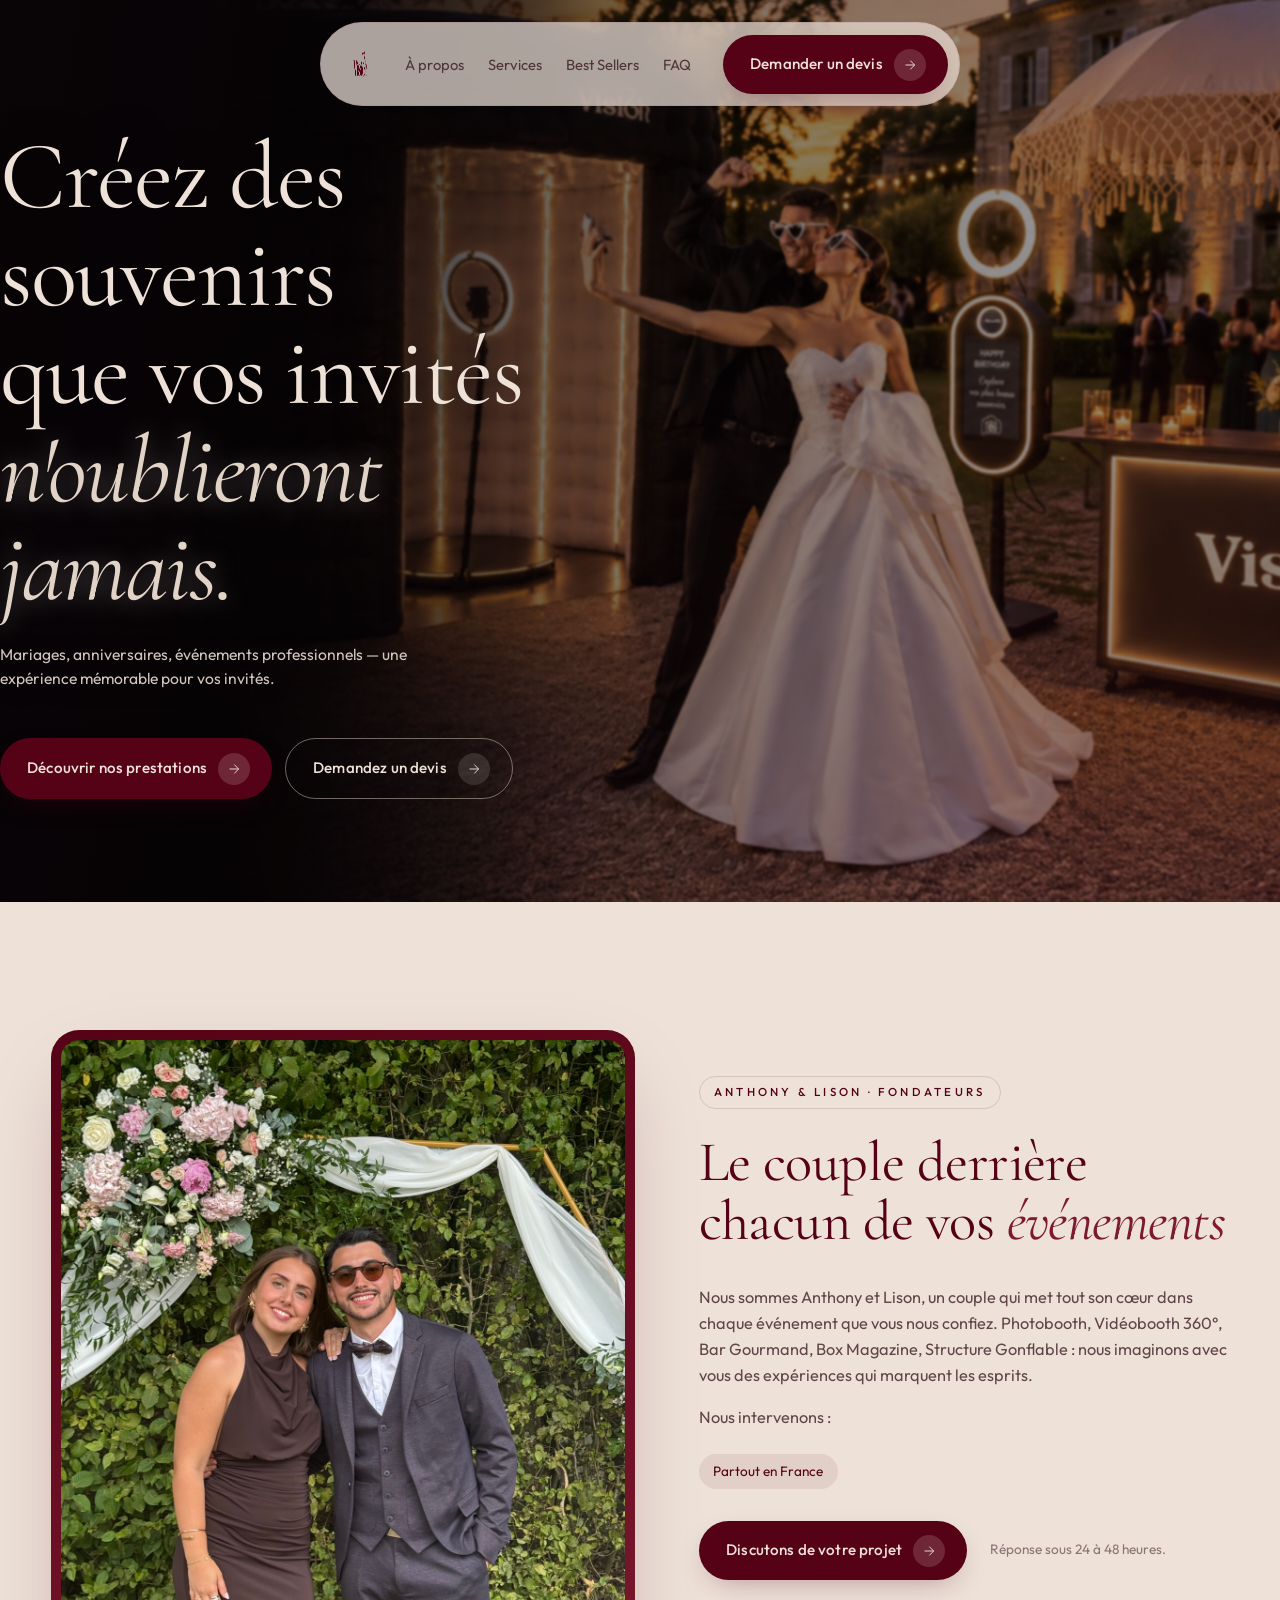
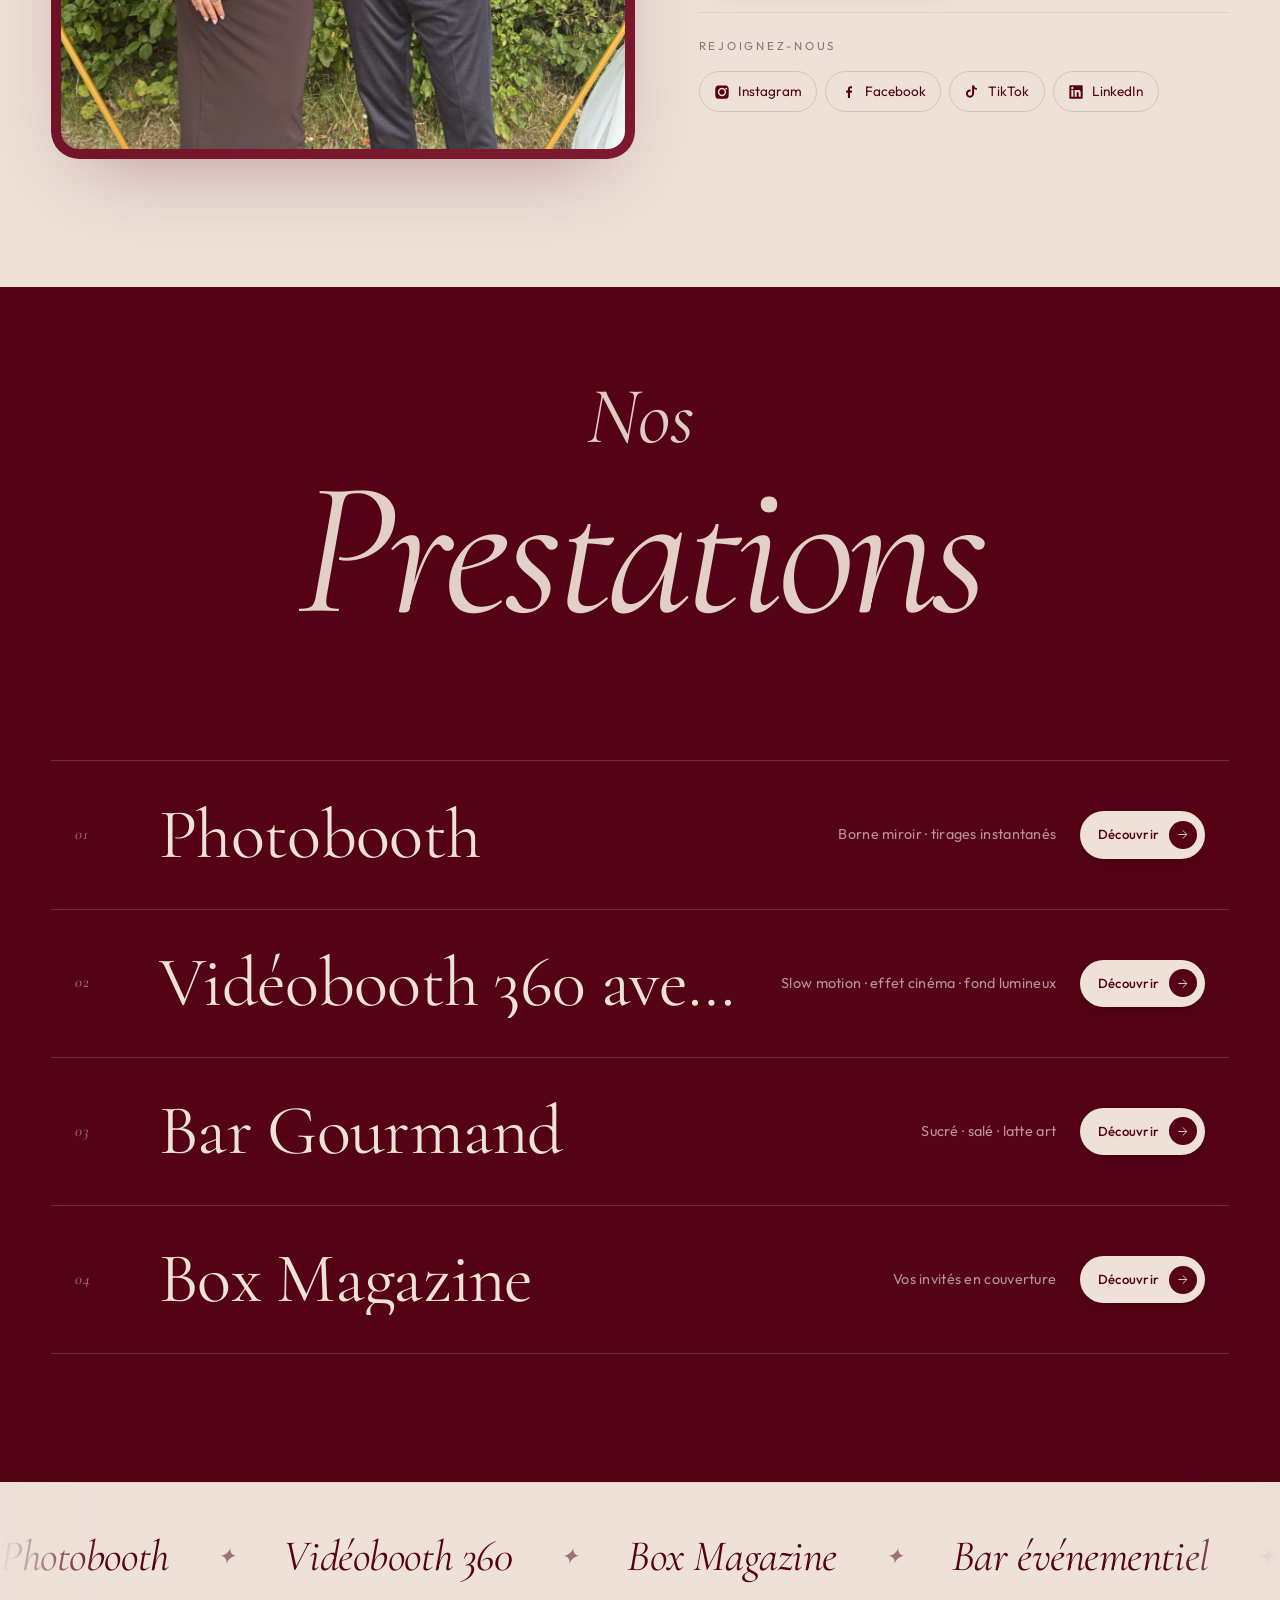
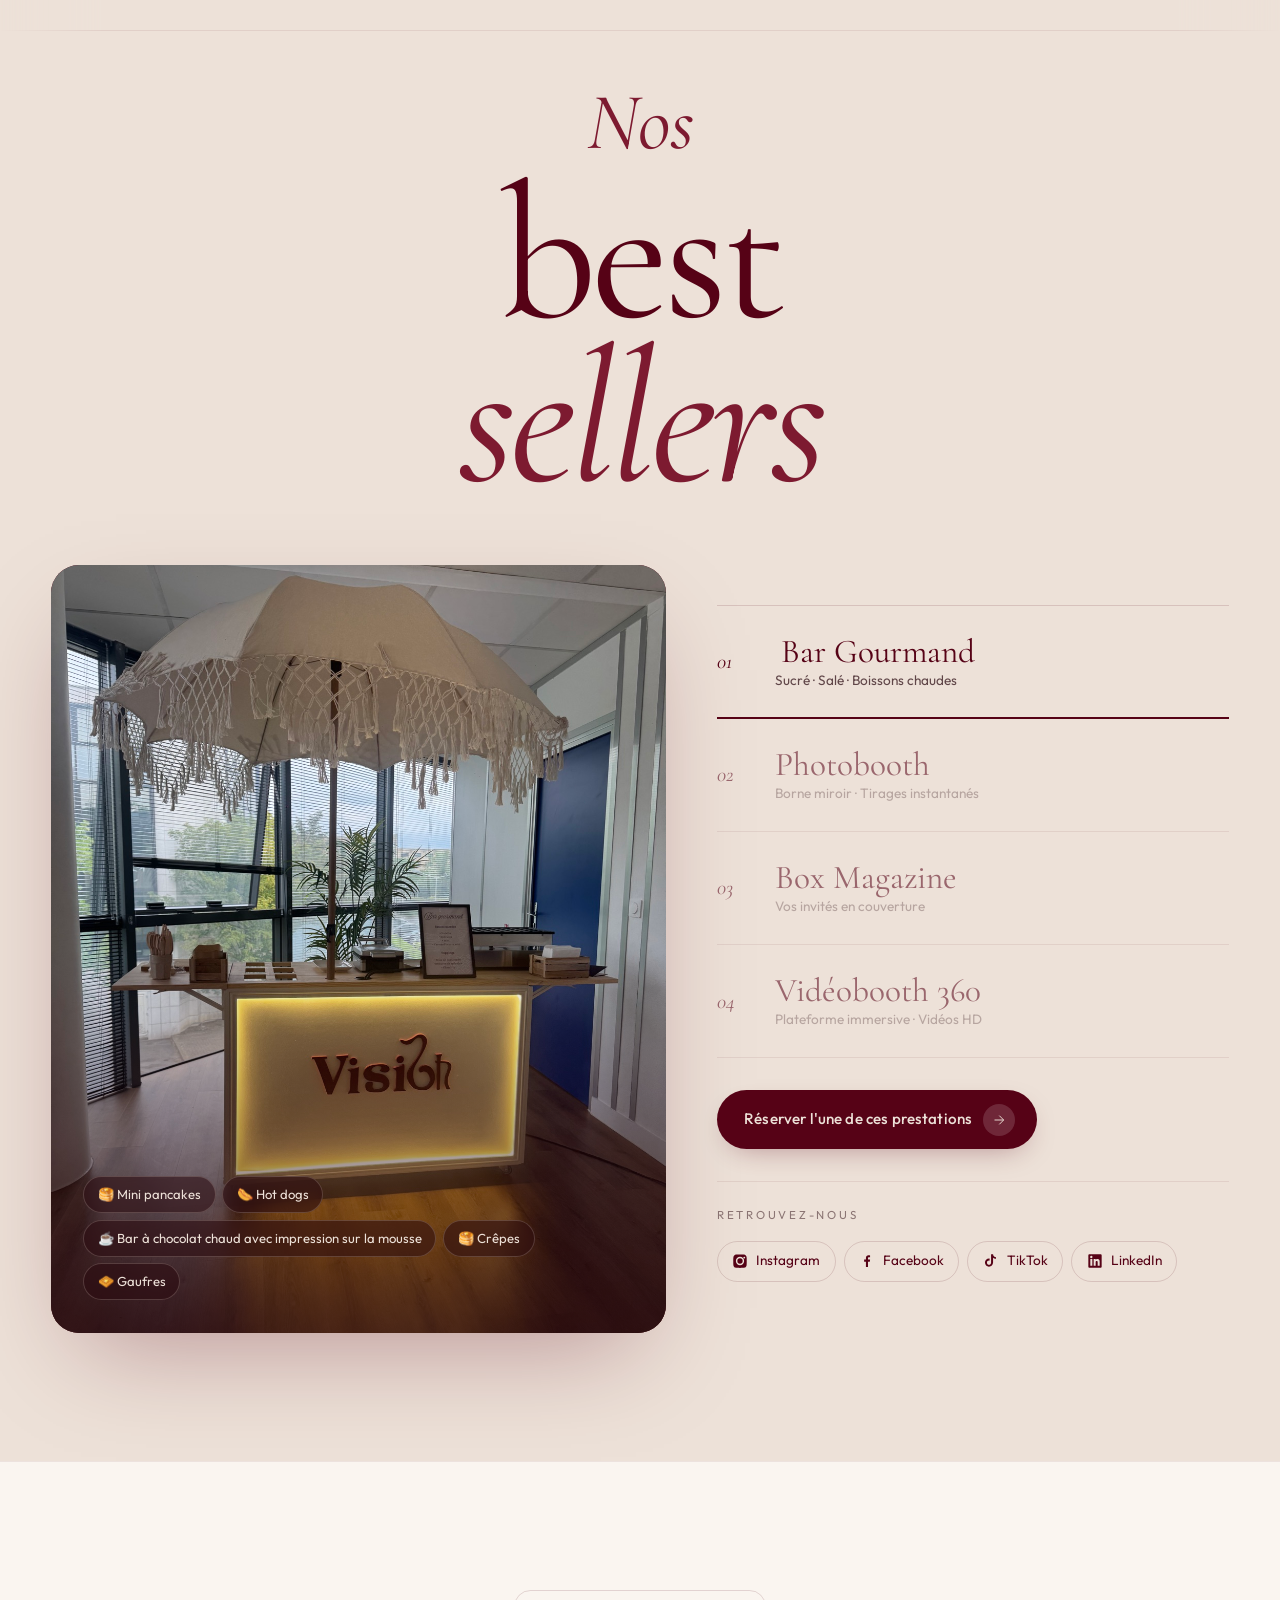
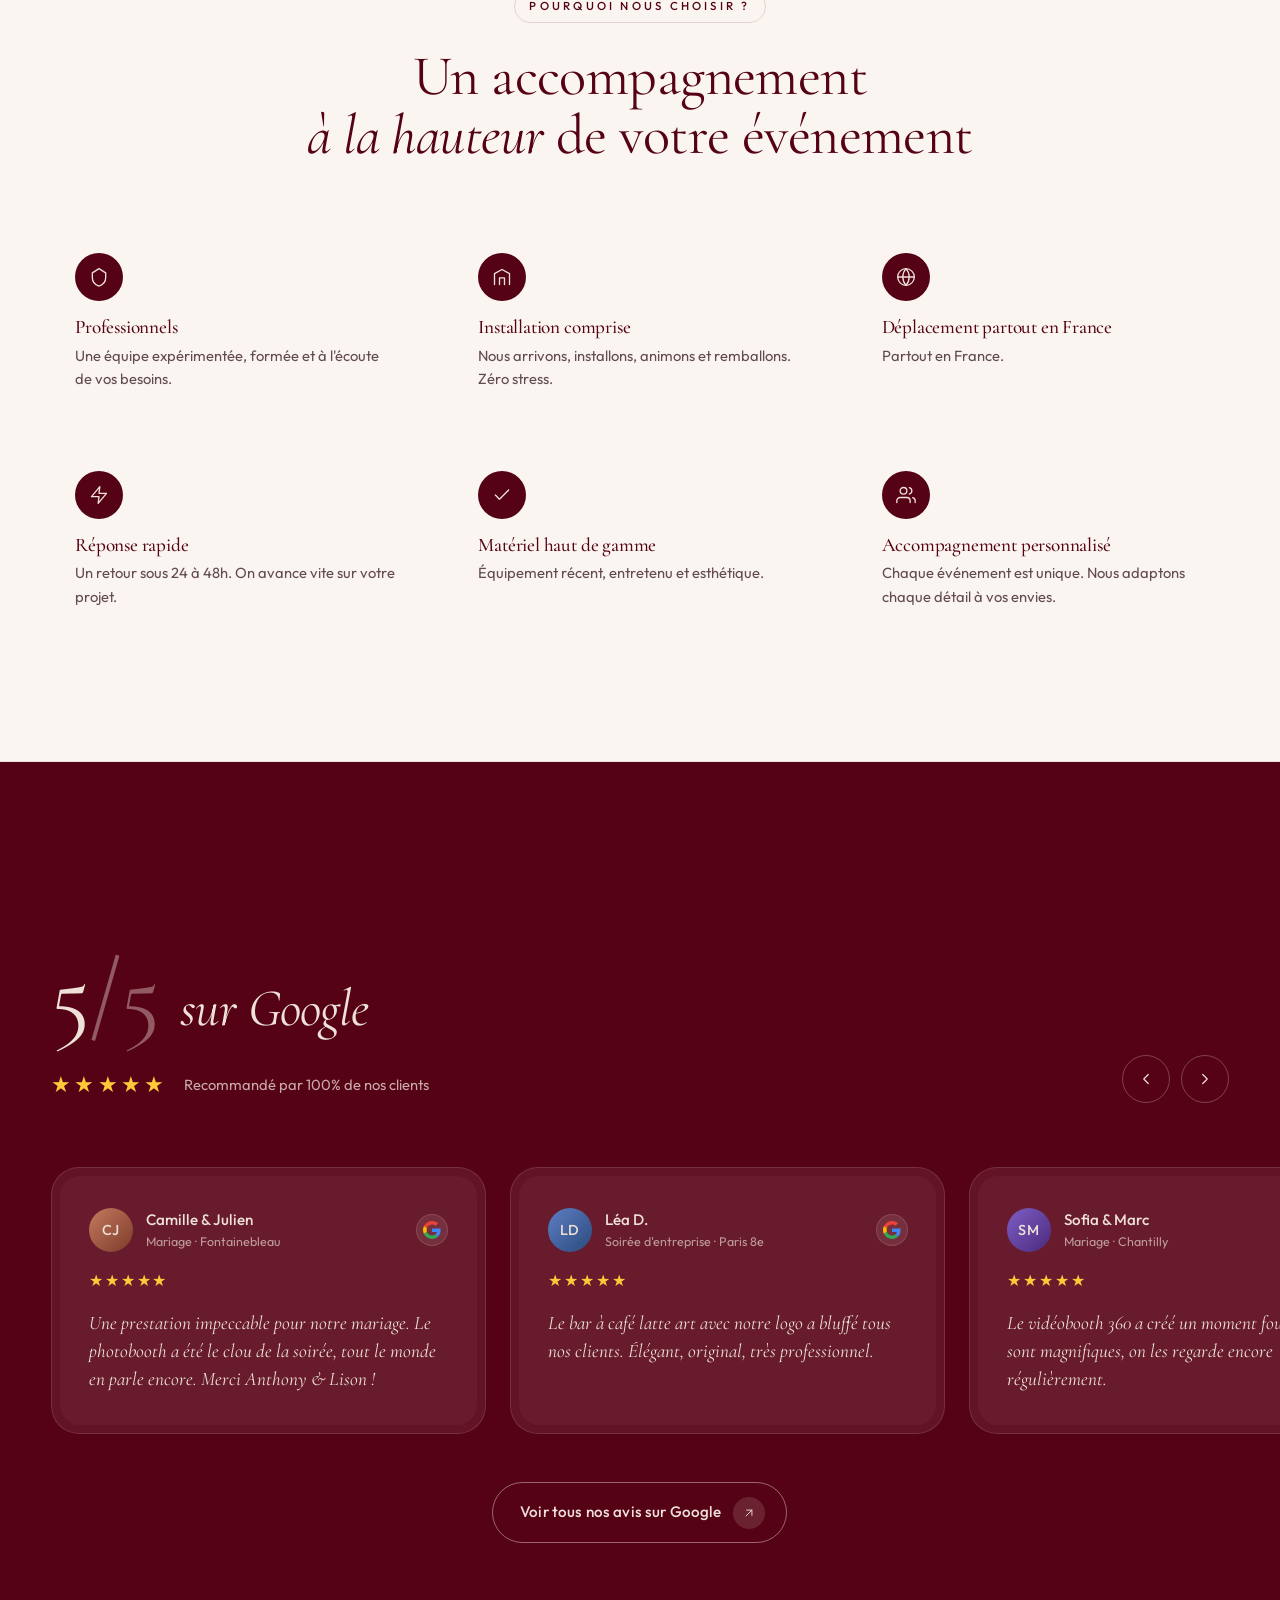
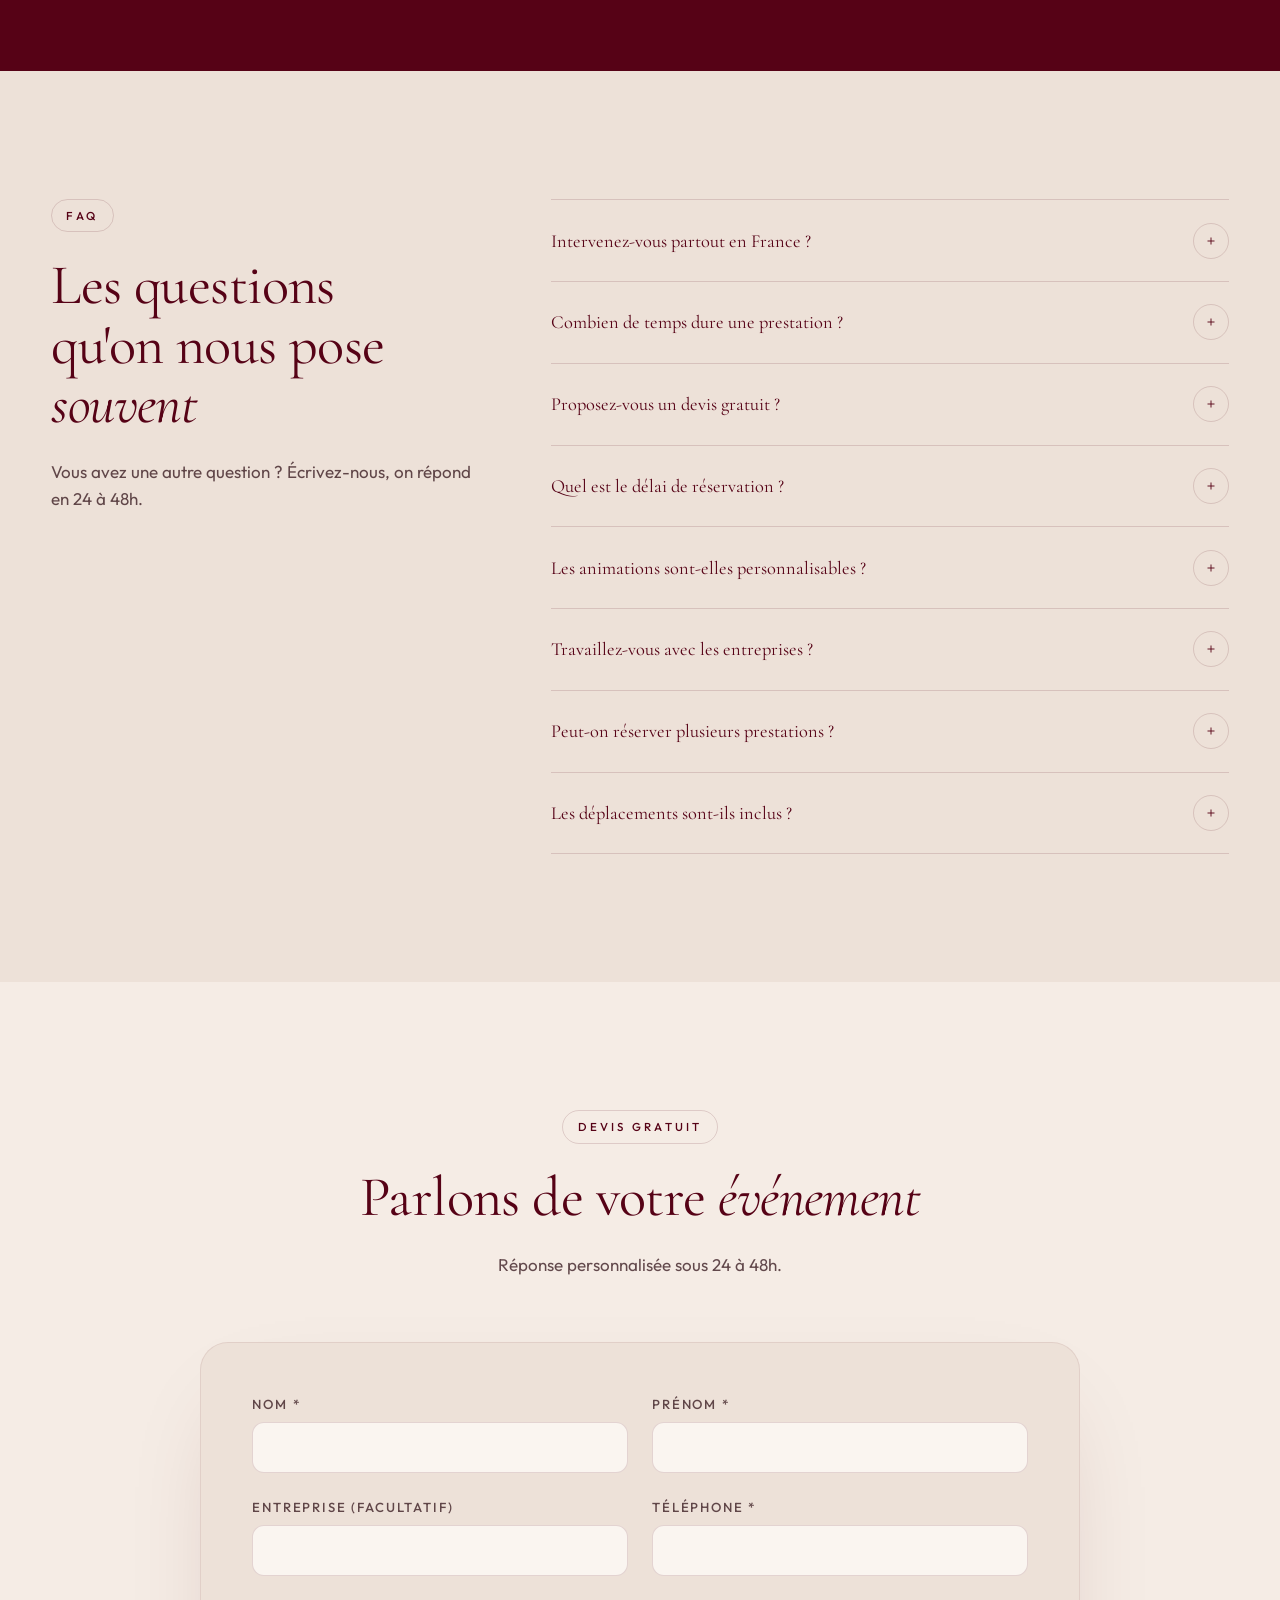
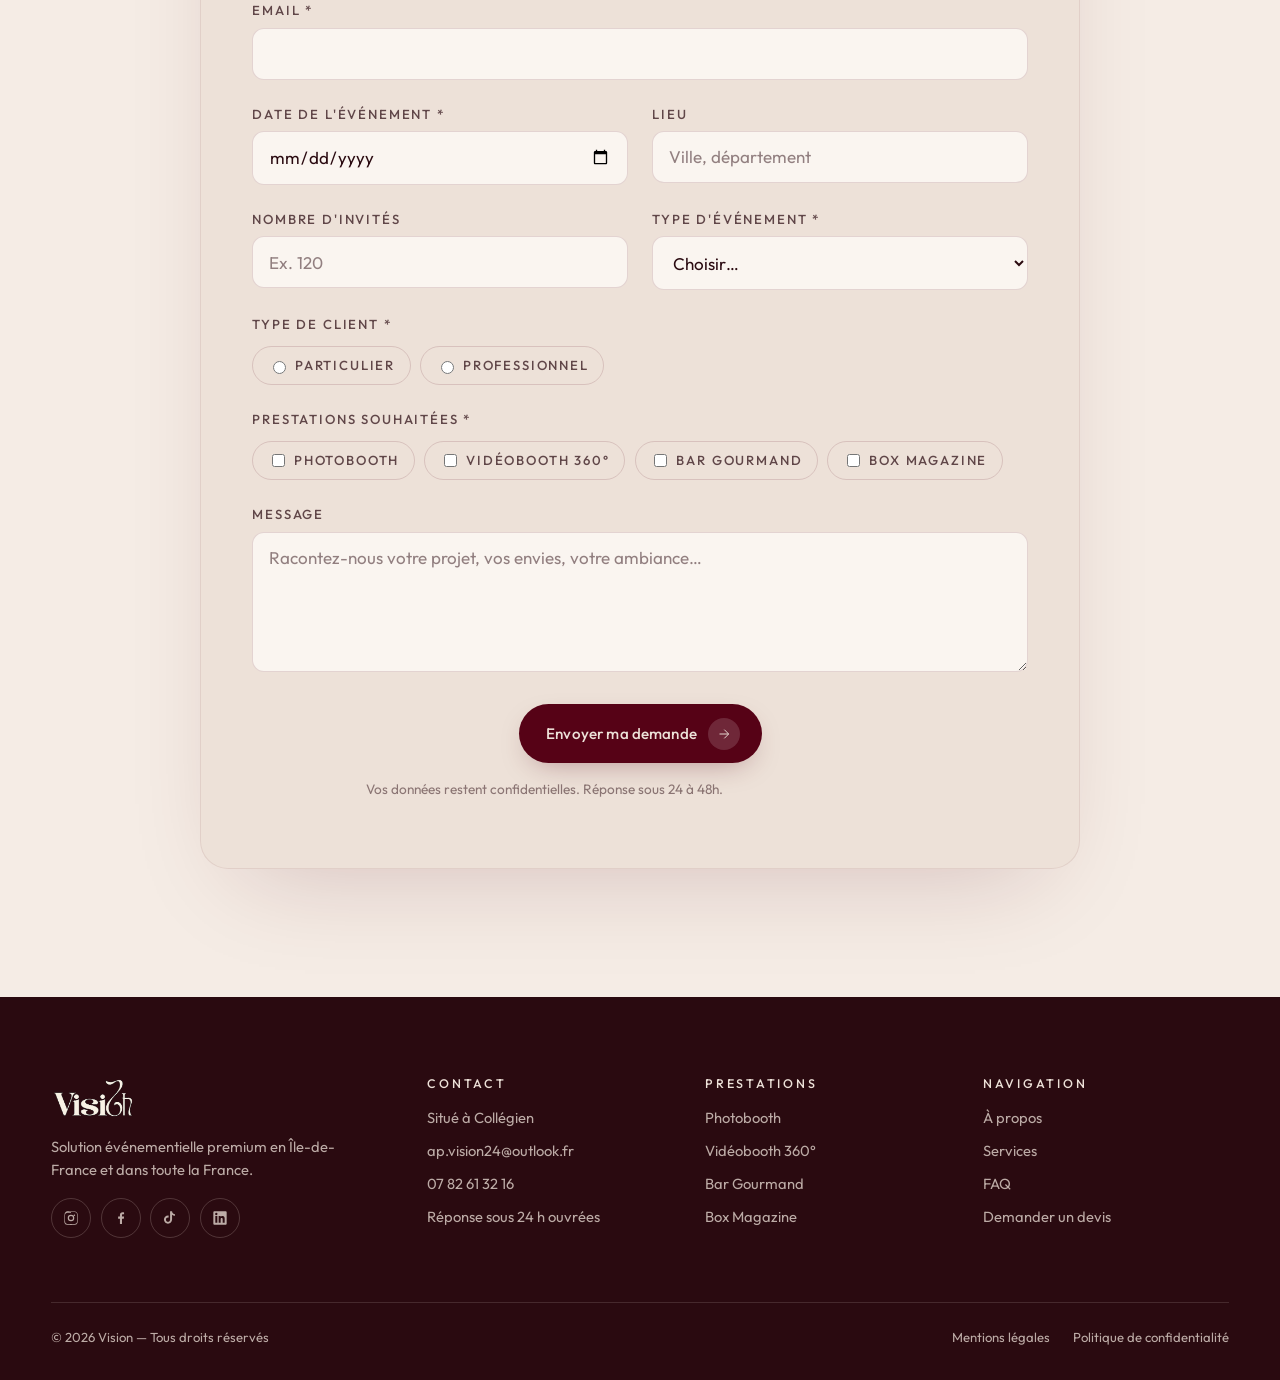
==== index.html @ 165a6aa7 "Initial commit — Vision24 événementiel premium Site vitrine complet : hero avec photo façade, About " ====
<!DOCTYPE html>
<html lang="fr">
  <head>
    <meta charset="UTF-8" />
    <meta name="viewport" content="width=device-width, initial-scale=1.0" />
    <title>Vision — Événementiel premium à Paris & Île-de-France</title>
    <meta
      name="description"
      content="Photobooth, Box Magazine, Vidéobooth 360 et Bar Gourmand pour vos événements. Prestations haut de gamme à Paris, en Île-de-France, partout en France et à l'étranger. Réponse sous 24 à 48h."
    />
    <meta name="theme-color" content="#560216" />

    <!-- Open Graph -->
    <meta property="og:type" content="website" />
    <meta property="og:title" content="Vision — Événementiel premium" />
    <meta
      property="og:description"
      content="Animations événementielles sur mesure : photobooth, box magazine, vidéobooth 360, bar gourmand. Paris & Île-de-France."
    />
    <meta property="og:locale" content="fr_FR" />

    <!-- Favicon SVG monogramme -->
    <link
      rel="icon"
      type="image/svg+xml"
      href="data:image/svg+xml,%3Csvg xmlns='http://www.w3.org/2000/svg' viewBox='0 0 64 64'%3E%3Crect width='64' height='64' rx='14' fill='%23560216'/%3E%3Ctext x='50%25' y='58%25' font-family='Georgia,serif' font-size='34' font-style='italic' text-anchor='middle' fill='%23ede1d8'%3EV%3C/text%3E%3C/svg%3E"
    />

    <!-- Fonts -->
    <link rel="preconnect" href="https://fonts.googleapis.com" />
    <link rel="preconnect" href="https://fonts.gstatic.com" crossorigin />
    <link
      href="https://fonts.googleapis.com/css2?family=Cormorant+Garamond:ital,wght@0,400;0,500;0,600;1,400;1,500&family=Outfit:wght@300;400;500;600&display=swap"
      rel="stylesheet"
    />

    <link rel="stylesheet" href="assets/css/main.css" />
  </head>
  <body>
    <!-- =========================================================
         INTRO — Logo qui s'écrit
         ========================================================= -->
    <div class="intro" aria-hidden="true">
      <div class="intro__inner">
        <img
          class="intro__logo"
          src="assets/img/logo-bordeaux.png"
          alt="Vision"
          fetchpriority="high"
          onload="this.classList.add('is-loaded')"
        />
        <span class="intro__tagline">Votre projet, notre vision</span>
      </div>
    </div>

    <!-- =========================================================
         NAV
         ========================================================= -->
    <nav class="nav" aria-label="Navigation principale">
      <a href="#top" class="nav__brand" aria-label="Vision — accueil">
        <img src="assets/img/logo-bordeaux.png" alt="Vision" class="nav__brand-img"
             onload="this.classList.add('is-loaded'); this.nextElementSibling.style.display='none';" />
        <span class="nav__brand-text">Vision</span>
      </a>
      <ul class="nav__links">
        <li><a href="#about">À propos</a></li>
        <li><a href="#services">Services</a></li>
        <li><a href="#bestsellers">Best Sellers</a></li>
        <li><a href="#faq">FAQ</a></li>
      </ul>
      <a href="#devis" class="btn btn--primary nav__cta">
        Demander un devis
        <span class="btn__icon" aria-hidden="true">
          <svg viewBox="0 0 24 24">
            <path d="M5 12h14M13 5l7 7-7 7" />
          </svg>
        </span>
      </a>
      <button
        class="nav__burger"
        aria-label="Ouvrir le menu"
        aria-expanded="false"
      >
        <span></span>
      </button>
    </nav>

    <div class="nav-overlay" aria-hidden="true">
      <ul class="nav-overlay__links">
        <li><a href="#about">À propos</a></li>
        <li><a href="#services">Services</a></li>
        <li><a href="#bestsellers">Best Sellers</a></li>
        <li><a href="#faq">FAQ</a></li>
        <li><a href="#devis">Devis</a></li>
      </ul>
    </div>

    <!-- =========================================================
         HERO
         ========================================================= -->
    <header class="hero hero--bg" id="top">
      <!-- Photo en arrière-plan — version floutée (couche du bas) -->
      <div class="hero-bg__media hero-bg__media--blur" aria-hidden="true">
        <img
          src="assets/img/hero-collage.jpg"
          alt=""
          fetchpriority="high"
        />
      </div>
      <!-- Même photo, version NETTE — clippée à droite pour garder le photobooth cristallin -->
      <div class="hero-bg__media hero-bg__media--sharp" aria-hidden="true">
        <img src="assets/img/hero-collage.jpg" alt="" />
      </div>
      <!-- Voile dégradé pour la lisibilité (gauche vers droite) -->
      <div class="hero-bg__scrim" aria-hidden="true"></div>

      <div class="hero-bg__inner page">
        <div class="hero-bg__content">
          <h1 class="hero-bg__title hero-anim">
            Créez des souvenirs<br />
            que vos invités<br />
            <em>n'oublieront jamais.</em>
          </h1>

          <p class="hero-bg__sub hero-anim">
            Mariages, anniversaires, événements professionnels — une expérience
            mémorable pour vos invités.
          </p>

          <div class="hero-bg__ctas hero-anim">
            <a href="#services" class="btn btn--primary">
              Découvrir nos prestations
              <span class="btn__icon" aria-hidden="true">
                <svg viewBox="0 0 24 24" fill="none" stroke="currentColor" stroke-width="1.6" stroke-linecap="round" stroke-linejoin="round"><path d="M5 12h14M13 5l7 7-7 7"/></svg>
              </span>
            </a>
            <a href="#devis" class="btn btn--ghost btn--on-dark">
              Demandez un devis
              <span class="btn__icon" aria-hidden="true">
                <svg viewBox="0 0 24 24" fill="none" stroke="currentColor" stroke-width="1.6" stroke-linecap="round" stroke-linejoin="round"><path d="M5 12h14M13 5l7 7-7 7"/></svg>
              </span>
            </a>
          </div>
        </div>
      </div>

    </header>

    <!-- =========================================================
         PRÉSENTATION ENTREPRISE
         ========================================================= -->
    <section class="section about" id="about">
      <div class="page">
        <div class="about__grid">
          <div class="about__media js-reveal">
            <img
              src="assets/img/anthony-lison.jpg"
              alt="Anthony et Lison, fondateurs de Vision"
              class="about__photo"
              loading="lazy"
            />
          </div>

          <div class="about__body">
            <span class="eyebrow js-reveal">Anthony &amp; Lison · Fondateurs</span>
            <h2 class="js-reveal" data-delay="0.05">
              Le couple derrière<br />
              chacun de vos <em>événements</em>
            </h2>
            <p class="js-reveal" data-delay="0.1">
              Nous sommes Anthony et Lison, un couple qui met tout son cœur
              dans chaque événement que vous nous confiez. Photobooth,
              Vidéobooth 360°, Bar Gourmand, Box Magazine, Structure
              Gonflable&nbsp;: nous imaginons avec vous des expériences qui
              marquent les esprits.
            </p>
            <p class="js-reveal" data-delay="0.15">
              Nous intervenons&nbsp;:
            </p>
            <div class="about__areas js-reveal" data-delay="0.2">
              <span>Partout en France</span>
            </div>
            <div class="about__cta-row js-reveal" data-delay="0.3">
              <a href="#devis" class="btn btn--primary">
                Discutons de votre projet
                <span class="btn__icon" aria-hidden="true">
                  <svg viewBox="0 0 24 24">
                    <path d="M5 12h14M13 5l7 7-7 7" />
                  </svg>
                </span>
              </a>
              <small>Réponse sous 24 à 48 heures.</small>
            </div>

            <!-- Rejoignez-nous — réseaux sociaux -->
            <div class="about__join js-reveal" data-delay="0.35">
              <span class="about__join-label">Rejoignez-nous</span>
              <div class="about__join-row">
                <a href="https://www.instagram.com/__vision24__/" target="_blank" rel="noopener" aria-label="Instagram">
                  <svg viewBox="0 0 24 24" fill="currentColor"><path d="M12 2.2c3.2 0 3.6 0 4.8.1 1.2.1 1.9.2 2.3.4.6.2 1 .5 1.5 1s.8.9 1 1.5c.2.4.3 1.1.4 2.3.1 1.2.1 1.6.1 4.8s0 3.6-.1 4.8c-.1 1.2-.2 1.9-.4 2.3-.2.6-.5 1-1 1.5s-.9.8-1.5 1c-.4.2-1.1.3-2.3.4-1.2.1-1.6.1-4.8.1s-3.6 0-4.8-.1c-1.2-.1-1.9-.2-2.3-.4-.6-.2-1-.5-1.5-1s-.8-.9-1-1.5c-.2-.4-.3-1.1-.4-2.3-.1-1.2-.1-1.6-.1-4.8s0-3.6.1-4.8c.1-1.2.2-1.9.4-2.3.2-.6.5-1 1-1.5s.9-.8 1.5-1c.4-.2 1.1-.3 2.3-.4 1.2-.1 1.6-.1 4.8-.1zM12 5.8a6.2 6.2 0 100 12.4 6.2 6.2 0 000-12.4zm0 10.2a4 4 0 110-8 4 4 0 010 8zm6.4-10.5a1.4 1.4 0 100 2.8 1.4 1.4 0 000-2.8z"/></svg>
                  <span>Instagram</span>
                </a>
                <a href="https://www.facebook.com/profile.php?id=61586950779816&locale=fr_FR" target="_blank" rel="noopener" aria-label="Facebook">
                  <svg viewBox="0 0 24 24" fill="currentColor"><path d="M13.5 21v-8h2.7l.4-3.1h-3.1V7.9c0-.9.2-1.5 1.5-1.5h1.6V3.6c-.3 0-1.2-.1-2.3-.1-2.3 0-3.9 1.4-3.9 4v2.4H7.7V13h2.7v8h3.1z"/></svg>
                  <span>Facebook</span>
                </a>
                <a href="https://www.tiktok.com/@__vision24__?_r=1&_t=ZN-989IR5186XG" target="_blank" rel="noopener" aria-label="TikTok">
                  <svg viewBox="0 0 24 24" fill="currentColor"><path d="M19 8.5c-1.5 0-2.9-.6-3.9-1.5v7.4c0 3.4-2.7 6.1-6.1 6.1S2.9 17.8 2.9 14.4s2.7-6.1 6.1-6.1c.3 0 .6 0 .9.1v3.1c-.3-.1-.6-.1-.9-.1-1.7 0-3.1 1.4-3.1 3.1s1.4 3.1 3.1 3.1 3.1-1.4 3.1-3.1V2h3c.1 2.4 2 4.4 4.4 4.4v2.1H19z"/></svg>
                  <span>TikTok</span>
                </a>
                <a href="https://www.linkedin.com/company/vision24-studio/?viewAsMember=true" target="_blank" rel="noopener" aria-label="LinkedIn">
                  <svg viewBox="0 0 24 24" fill="currentColor"><path d="M20.5 2h-17A1.5 1.5 0 002 3.5v17A1.5 1.5 0 003.5 22h17a1.5 1.5 0 001.5-1.5v-17A1.5 1.5 0 0020.5 2zM8 19H5V9h3v10zM6.5 7.7a1.7 1.7 0 110-3.5 1.7 1.7 0 010 3.5zM19 19h-3v-5c0-1.2-.5-2-1.5-2-1 0-1.5.7-1.5 2v5h-3V9h3v1.5c.5-.8 1.4-1.5 3-1.5 2.2 0 3 1.5 3 4v6z"/></svg>
                  <span>LinkedIn</span>
                </a>
              </div>
            </div>
          </div>
        </div>
      </div>
    </section>

    <!-- =========================================================
         SERVICES — Éditorial rows avec image au hover
         ========================================================= -->
    <section class="section services" id="services">
      <div class="page">
        <div class="svc-head js-reveal">
          <h2 class="svc-title">
            <span class="svc-title__word svc-title__word--small">Nos</span>
            <span class="svc-title__word svc-title__word--italic">Prestations</span>
          </h2>
        </div>

        <ul class="svc-rows">
          <li class="svc-row js-reveal">
            <a href="services/photobooth.html" class="svc-row__link">
              <span class="svc-row__num">01</span>
              <span class="svc-row__name">Photobooth</span>
              <span class="svc-row__tag">Borne miroir · tirages instantanés</span>
              <span class="svc-row__cta">
                <span class="svc-row__cta-text">Découvrir</span>
                <span class="svc-row__cta-icon" aria-hidden="true">
                  <svg viewBox="0 0 24 24" fill="none" stroke="currentColor" stroke-width="1.6" stroke-linecap="round" stroke-linejoin="round"><path d="M5 12h14M13 5l7 7-7 7"/></svg>
                </span>
              </span>
              <img class="svc-row__preview" src="assets/img/prestations/photobooth/IMG_2461.jpg" alt="" loading="lazy" />
            </a>
          </li>

          <li class="svc-row js-reveal" data-delay="0.05">
            <a href="services/videobooth-360.html" class="svc-row__link">
              <span class="svc-row__num">02</span>
              <span class="svc-row__name">Vidéobooth 360 avec structure gonflable</span>
              <span class="svc-row__tag">Slow motion · effet cinéma · fond lumineux</span>
              <span class="svc-row__cta">
                <span class="svc-row__cta-text">Découvrir</span>
                <span class="svc-row__cta-icon" aria-hidden="true">
                  <svg viewBox="0 0 24 24" fill="none" stroke="currentColor" stroke-width="1.6" stroke-linecap="round" stroke-linejoin="round"><path d="M5 12h14M13 5l7 7-7 7"/></svg>
                </span>
              </span>
              <img class="svc-row__preview" src="assets/img/prestations/videobooth-360/11.jpg" alt="" loading="lazy" />
            </a>
          </li>

          <li class="svc-row js-reveal" data-delay="0.1">
            <a href="services/bar-gourmand.html" class="svc-row__link">
              <span class="svc-row__num">03</span>
              <span class="svc-row__name">Bar Gourmand</span>
              <span class="svc-row__tag">Sucré · salé · latte art</span>
              <span class="svc-row__cta">
                <span class="svc-row__cta-text">Découvrir</span>
                <span class="svc-row__cta-icon" aria-hidden="true">
                  <svg viewBox="0 0 24 24" fill="none" stroke="currentColor" stroke-width="1.6" stroke-linecap="round" stroke-linejoin="round"><path d="M5 12h14M13 5l7 7-7 7"/></svg>
                </span>
              </span>
              <img class="svc-row__preview" src="assets/img/prestations/bar-gourmand/IMG_6156.jpg" alt="" loading="lazy" />
            </a>
          </li>

          <li class="svc-row js-reveal" data-delay="0.15">
            <a href="services/box-magazine.html" class="svc-row__link">
              <span class="svc-row__num">04</span>
              <span class="svc-row__name">Box Magazine</span>
              <span class="svc-row__tag">Vos invités en couverture</span>
              <span class="svc-row__cta">
                <span class="svc-row__cta-text">Découvrir</span>
                <span class="svc-row__cta-icon" aria-hidden="true">
                  <svg viewBox="0 0 24 24" fill="none" stroke="currentColor" stroke-width="1.6" stroke-linecap="round" stroke-linejoin="round"><path d="M5 12h14M13 5l7 7-7 7"/></svg>
                </span>
              </span>
              <img class="svc-row__preview" src="assets/img/prestations/box-magazine/IMG_7613_3.jpg" alt="" loading="lazy" />
            </a>
          </li>

        </ul>
      </div>
    </section>

    <!-- =========================================================
         MARQUEE — Bande défilante des prestations
         ========================================================= -->
    <section class="marquee" aria-hidden="true">
      <div class="marquee__track">
        <span>Photobooth</span><span class="marquee__dot">✦</span>
        <span>Vidéobooth 360</span><span class="marquee__dot">✦</span>
        <span>Box Magazine</span><span class="marquee__dot">✦</span>
        <span>Bar événementiel</span><span class="marquee__dot">✦</span>
        <span>Animations gourmandes</span><span class="marquee__dot">✦</span>
        <!-- Doublon pour boucle continue -->
        <span>Photobooth</span><span class="marquee__dot">✦</span>
        <span>Vidéobooth 360</span><span class="marquee__dot">✦</span>
        <span>Box Magazine</span><span class="marquee__dot">✦</span>
        <span>Bar événementiel</span><span class="marquee__dot">✦</span>
        <span>Animations gourmandes</span><span class="marquee__dot">✦</span>
      </div>
    </section>

    <!-- =========================================================
         BEST SELLERS — Massive typo + featured showcase
         ========================================================= -->
    <section class="section bs-section" id="bestsellers">
      <div class="page">
        <div class="bs-head js-reveal">
          <h2 class="bs-title">
            <span class="bs-title__word bs-title__word--small">Nos</span>
            <span class="bs-title__word">best</span>
            <span class="bs-title__word bs-title__word--italic">sellers</span>
          </h2>
        </div>

        <div class="bs-showcase js-reveal">
          <!-- Colonne image (change avec la sélection) -->
          <div class="bs-showcase__media">
            <div class="bs-showcase__photo is-active" data-idx="0">
              <img src="assets/img/prestations/bar-gourmand/IMG_6096.jpg" alt="Bar Gourmand Vision en événement" loading="lazy" />
              <div class="bs-showcase__chips">
                <span class="bs-chip">🥞 Mini pancakes</span>
                <span class="bs-chip">🌭 Hot dogs</span>
                <span class="bs-chip">☕ Bar à chocolat chaud avec impression sur la mousse</span>
                <span class="bs-chip">🥞 Crêpes</span>
                <span class="bs-chip">🧇 Gaufres</span>
              </div>
            </div>
            <div class="bs-showcase__photo" data-idx="1">
              <img src="assets/img/photobooth.jpg" alt="Photobooth Vision" loading="lazy" />
              <div class="bs-showcase__chips">
                <span class="bs-chip">📸 Borne miroir</span>
                <span class="bs-chip">🖨️ Tirages instantanés</span>
                <span class="bs-chip">🎭 Accessoires premium</span>
              </div>
            </div>
            <div class="bs-showcase__photo" data-idx="2">
              <img src="assets/img/box-magazine.png" alt="Box Magazine Vision" loading="lazy" />
              <div class="bs-showcase__chips">
                <span class="bs-chip">📖 Format A5 Premium</span>
                <span class="bs-chip">🎨 Impression sur mesure</span>
                <span class="bs-chip">✨ Esprit magazine</span>
              </div>
            </div>
            <div class="bs-showcase__photo" data-idx="3">
              <img src="assets/img/prestations/videobooth-360/IMG_7561.jpg" alt="Vidéobooth 360 Vision" loading="lazy" />
              <div class="bs-showcase__chips">
                <span class="bs-chip">🎥 Plateforme 360° pro</span>
                <span class="bs-chip">⚡ Vidéos HD & ralentis</span>
                <span class="bs-chip">📱 Partage QR instantané</span>
                <span class="bs-chip">🎨 Habillage personnalisé</span>
                <span class="bs-chip">👤 Animateur dédié</span>
              </div>
            </div>
          </div>

          <!-- Colonne liste rotative -->
          <div class="bs-showcase__list">
            <button class="bs-item is-active" data-idx="0">
              <span class="bs-item__num">01</span>
              <span class="bs-item__body">
                <span class="bs-item__name">Bar Gourmand</span>
                <span class="bs-item__tag">Sucré · Salé · Boissons chaudes</span>
              </span>
              <span class="bs-item__progress"><span></span></span>
            </button>
            <button class="bs-item" data-idx="1">
              <span class="bs-item__num">02</span>
              <span class="bs-item__body">
                <span class="bs-item__name">Photobooth</span>
                <span class="bs-item__tag">Borne miroir · Tirages instantanés</span>
              </span>
              <span class="bs-item__progress"><span></span></span>
            </button>
            <button class="bs-item" data-idx="2">
              <span class="bs-item__num">03</span>
              <span class="bs-item__body">
                <span class="bs-item__name">Box Magazine</span>
                <span class="bs-item__tag">Vos invités en couverture</span>
              </span>
              <span class="bs-item__progress"><span></span></span>
            </button>
            <button class="bs-item" data-idx="3">
              <span class="bs-item__num">04</span>
              <span class="bs-item__body">
                <span class="bs-item__name">Vidéobooth 360</span>
                <span class="bs-item__tag">Plateforme immersive · Vidéos HD</span>
              </span>
              <span class="bs-item__progress"><span></span></span>
            </button>

            <a href="#devis" class="btn btn--primary bs-cta">
              Réserver l'une de ces prestations
              <span class="btn__icon" aria-hidden="true">
                <svg viewBox="0 0 24 24" fill="none" stroke="currentColor" stroke-width="1.6" stroke-linecap="round" stroke-linejoin="round"><path d="M5 12h14M13 5l7 7-7 7"/></svg>
              </span>
            </a>

            <!-- Réseaux sociaux -->
            <div class="bs-socials">
              <span class="bs-socials__label">Retrouvez-nous</span>
              <div class="bs-socials__row">
                <a href="https://www.instagram.com/__vision24__/" target="_blank" rel="noopener" aria-label="Instagram">
                  <svg viewBox="0 0 24 24" fill="currentColor"><path d="M12 2.2c3.2 0 3.6 0 4.8.1 1.2.1 1.9.2 2.3.4.6.2 1 .5 1.5 1s.8.9 1 1.5c.2.4.3 1.1.4 2.3.1 1.2.1 1.6.1 4.8s0 3.6-.1 4.8c-.1 1.2-.2 1.9-.4 2.3-.2.6-.5 1-1 1.5s-.9.8-1.5 1c-.4.2-1.1.3-2.3.4-1.2.1-1.6.1-4.8.1s-3.6 0-4.8-.1c-1.2-.1-1.9-.2-2.3-.4-.6-.2-1-.5-1.5-1s-.8-.9-1-1.5c-.2-.4-.3-1.1-.4-2.3-.1-1.2-.1-1.6-.1-4.8s0-3.6.1-4.8c.1-1.2.2-1.9.4-2.3.2-.6.5-1 1-1.5s.9-.8 1.5-1c.4-.2 1.1-.3 2.3-.4 1.2-.1 1.6-.1 4.8-.1zM12 5.8a6.2 6.2 0 100 12.4 6.2 6.2 0 000-12.4zm0 10.2a4 4 0 110-8 4 4 0 010 8zm6.4-10.5a1.4 1.4 0 100 2.8 1.4 1.4 0 000-2.8z"/></svg>
                  <span>Instagram</span>
                </a>
                <a href="https://www.facebook.com/profile.php?id=61586950779816&locale=fr_FR" target="_blank" rel="noopener" aria-label="Facebook">
                  <svg viewBox="0 0 24 24" fill="currentColor"><path d="M13.5 21v-8h2.7l.4-3.1h-3.1V7.9c0-.9.2-1.5 1.5-1.5h1.6V3.6c-.3 0-1.2-.1-2.3-.1-2.3 0-3.9 1.4-3.9 4v2.4H7.7V13h2.7v8h3.1z"/></svg>
                  <span>Facebook</span>
                </a>
                <a href="https://www.tiktok.com/@__vision24__?_r=1&_t=ZN-989IR5186XG" target="_blank" rel="noopener" aria-label="TikTok">
                  <svg viewBox="0 0 24 24" fill="currentColor"><path d="M19 8.5c-1.5 0-2.9-.6-3.9-1.5v7.4c0 3.4-2.7 6.1-6.1 6.1S2.9 17.8 2.9 14.4s2.7-6.1 6.1-6.1c.3 0 .6 0 .9.1v3.1c-.3-.1-.6-.1-.9-.1-1.7 0-3.1 1.4-3.1 3.1s1.4 3.1 3.1 3.1 3.1-1.4 3.1-3.1V2h3c.1 2.4 2 4.4 4.4 4.4v2.1H19z"/></svg>
                  <span>TikTok</span>
                </a>
                <a href="https://www.linkedin.com/company/vision24-studio/?viewAsMember=true" target="_blank" rel="noopener" aria-label="LinkedIn">
                  <svg viewBox="0 0 24 24" fill="currentColor"><path d="M20.5 2h-17A1.5 1.5 0 002 3.5v17A1.5 1.5 0 003.5 22h17a1.5 1.5 0 001.5-1.5v-17A1.5 1.5 0 0020.5 2zM8 19H5V9h3v10zM6.5 7.7a1.7 1.7 0 110-3.5 1.7 1.7 0 010 3.5zM19 19h-3v-5c0-1.2-.5-2-1.5-2-1 0-1.5.7-1.5 2v5h-3V9h3v1.5c.5-.8 1.4-1.5 3-1.5 2.2 0 3 1.5 3 4v6z"/></svg>
                  <span>LinkedIn</span>
                </a>
              </div>
            </div>
          </div>
        </div>
      </div>
    </section>

    <!-- =========================================================
         POURQUOI NOUS CHOISIR
         ========================================================= -->
    <section class="section why">
      <div class="page">
        <div class="why__head">
          <span class="eyebrow js-reveal">Pourquoi nous choisir ?</span>
          <h2 class="js-reveal" data-delay="0.05">
            Un accompagnement<br />
            <em>à la hauteur</em> de votre événement
          </h2>
        </div>

        <div class="why__grid">
          <div class="why__item js-reveal">
            <div class="why__icon">
              <svg viewBox="0 0 24 24">
                <path d="M12 2L4 7v6c0 5 3.5 8.5 8 10 4.5-1.5 8-5 8-10V7l-8-5z" />
              </svg>
            </div>
            <h3>Professionnels</h3>
            <p>
              Une équipe expérimentée, formée et à l'écoute de vos besoins.
            </p>
          </div>

          <div class="why__item js-reveal" data-delay="0.05">
            <div class="why__icon">
              <svg viewBox="0 0 24 24">
                <path d="M3 21V8l9-5 9 5v13" />
                <path d="M9 21v-8h6v8" />
              </svg>
            </div>
            <h3>Installation comprise</h3>
            <p>Nous arrivons, installons, animons et remballons. Zéro stress.</p>
          </div>

          <div class="why__item js-reveal" data-delay="0.1">
            <div class="why__icon">
              <svg viewBox="0 0 24 24">
                <circle cx="12" cy="12" r="10" />
                <path d="M2 12h20M12 2a15 15 0 010 20M12 2a15 15 0 000 20" />
              </svg>
            </div>
            <h3>Déplacement partout en France</h3>
            <p>Partout en France.</p>
          </div>

          <div class="why__item js-reveal" data-delay="0.15">
            <div class="why__icon">
              <svg viewBox="0 0 24 24">
                <path d="M13 2L3 14h9l-1 8 10-12h-9l1-8z" />
              </svg>
            </div>
            <h3>Réponse rapide</h3>
            <p>Un retour sous 24 à 48h. On avance vite sur votre projet.</p>
          </div>

          <div class="why__item js-reveal" data-delay="0.2">
            <div class="why__icon">
              <svg viewBox="0 0 24 24">
                <path d="M20 6L9 17l-5-5" />
              </svg>
            </div>
            <h3>Matériel haut de gamme</h3>
            <p>
              Équipement récent, entretenu et esthétique.
            </p>
          </div>

          <div class="why__item js-reveal" data-delay="0.25">
            <div class="why__icon">
              <svg viewBox="0 0 24 24">
                <path d="M17 21v-2a4 4 0 00-4-4H5a4 4 0 00-4 4v2" />
                <circle cx="9" cy="7" r="4" />
                <path d="M23 21v-2a4 4 0 00-3-3.87M16 3.13a4 4 0 010 7.75" />
              </svg>
            </div>
            <h3>Accompagnement personnalisé</h3>
            <p>
              Chaque événement est unique. Nous adaptons chaque détail à vos
              envies.
            </p>
          </div>
        </div>
      </div>
    </section>

    <!-- =========================================================
         TÉMOIGNAGES — Cards avec photos + CTA Google
         ========================================================= -->
    <section class="section testimonials">
      <div class="page">
        <div class="testimonials__head">
          <div>
            <span class="eyebrow js-reveal">Avis clients Google</span>
            <h2 class="js-reveal" data-delay="0.05">
              5<span style="color: rgba(237,225,216,0.4)">/5</span>
              <em style="font-size: 0.55em; font-style: italic;">sur Google</em>
            </h2>
            <div class="testimonials__meta js-reveal" data-delay="0.1">
              <span class="testimonials__stars-big">★★★★★</span>
              <span class="testimonials__stat">Recommandé par 100% de nos clients</span>
            </div>
          </div>
          <div class="testimonials__nav">
            <button class="testimonials__prev" aria-label="Précédent">
              <svg viewBox="0 0 24 24" fill="none" stroke="currentColor" stroke-width="1.6" stroke-linecap="round" stroke-linejoin="round"><path d="M15 18l-6-6 6-6"/></svg>
            </button>
            <button class="testimonials__next" aria-label="Suivant">
              <svg viewBox="0 0 24 24" fill="none" stroke="currentColor" stroke-width="1.6" stroke-linecap="round" stroke-linejoin="round"><path d="M9 18l6-6-6-6"/></svg>
            </button>
          </div>
        </div>

        <div class="testimonials__track-wrap">
          <div class="testimonials__track">
            <article class="testimonial">
              <div class="testimonial__inner">
                <div class="testimonial__head">
                  <div class="testimonial__avatar" style="background: linear-gradient(135deg, #c47a5e, #7d3b2a);">CJ</div>
                  <div>
                    <strong class="testimonial__name">Camille &amp; Julien</strong>
                    <span class="testimonial__meta">Mariage · Fontainebleau</span>
                  </div>
                  <span class="testimonial__google" aria-label="Avis Google">
                    <svg viewBox="0 0 48 48" width="18" height="18"><path fill="#EA4335" d="M24 9.5c3.54 0 6.71 1.22 9.21 3.6l6.85-6.85C35.9 2.38 30.47 0 24 0 14.62 0 6.51 5.38 2.56 13.22l7.98 6.19C12.43 13.72 17.74 9.5 24 9.5z"/><path fill="#4285F4" d="M46.98 24.55c0-1.57-.15-3.09-.38-4.55H24v9.02h12.94c-.58 2.96-2.26 5.48-4.78 7.18l7.73 6c4.51-4.18 7.09-10.36 7.09-17.65z"/><path fill="#FBBC05" d="M10.53 28.59c-.48-1.45-.76-2.99-.76-4.59s.27-3.14.76-4.59l-7.98-6.19C.92 16.46 0 20.12 0 24c0 3.88.92 7.54 2.56 10.78l7.97-6.19z"/><path fill="#34A853" d="M24 48c6.48 0 11.93-2.13 15.89-5.81l-7.73-6c-2.15 1.45-4.92 2.3-8.16 2.3-6.26 0-11.57-4.22-13.47-9.91l-7.98 6.19C6.51 42.62 14.62 48 24 48z"/></svg>
                  </span>
                </div>
                <div class="testimonial__stars">★★★★★</div>
                <p class="testimonial__quote">
                  Une prestation impeccable pour notre mariage. Le photobooth a
                  été le clou de la soirée, tout le monde en parle encore.
                  Merci Anthony &amp; Lison !
                </p>
              </div>
            </article>

            <article class="testimonial">
              <div class="testimonial__inner">
                <div class="testimonial__head">
                  <div class="testimonial__avatar" style="background: linear-gradient(135deg, #5e7ec4, #2a4a7d);">LD</div>
                  <div>
                    <strong class="testimonial__name">Léa D.</strong>
                    <span class="testimonial__meta">Soirée d'entreprise · Paris 8e</span>
                  </div>
                  <span class="testimonial__google">
                    <svg viewBox="0 0 48 48" width="18" height="18"><path fill="#EA4335" d="M24 9.5c3.54 0 6.71 1.22 9.21 3.6l6.85-6.85C35.9 2.38 30.47 0 24 0 14.62 0 6.51 5.38 2.56 13.22l7.98 6.19C12.43 13.72 17.74 9.5 24 9.5z"/><path fill="#4285F4" d="M46.98 24.55c0-1.57-.15-3.09-.38-4.55H24v9.02h12.94c-.58 2.96-2.26 5.48-4.78 7.18l7.73 6c4.51-4.18 7.09-10.36 7.09-17.65z"/><path fill="#FBBC05" d="M10.53 28.59c-.48-1.45-.76-2.99-.76-4.59s.27-3.14.76-4.59l-7.98-6.19C.92 16.46 0 20.12 0 24c0 3.88.92 7.54 2.56 10.78l7.97-6.19z"/><path fill="#34A853" d="M24 48c6.48 0 11.93-2.13 15.89-5.81l-7.73-6c-2.15 1.45-4.92 2.3-8.16 2.3-6.26 0-11.57-4.22-13.47-9.91l-7.98 6.19C6.51 42.62 14.62 48 24 48z"/></svg>
                  </span>
                </div>
                <div class="testimonial__stars">★★★★★</div>
                <p class="testimonial__quote">
                  Le bar à café latte art avec notre logo a bluffé tous nos
                  clients. Élégant, original, très professionnel.
                </p>
              </div>
            </article>

            <article class="testimonial">
              <div class="testimonial__inner">
                <div class="testimonial__head">
                  <div class="testimonial__avatar" style="background: linear-gradient(135deg, #7e5ec4, #4a2a7d);">SM</div>
                  <div>
                    <strong class="testimonial__name">Sofia &amp; Marc</strong>
                    <span class="testimonial__meta">Mariage · Chantilly</span>
                  </div>
                  <span class="testimonial__google">
                    <svg viewBox="0 0 48 48" width="18" height="18"><path fill="#EA4335" d="M24 9.5c3.54 0 6.71 1.22 9.21 3.6l6.85-6.85C35.9 2.38 30.47 0 24 0 14.62 0 6.51 5.38 2.56 13.22l7.98 6.19C12.43 13.72 17.74 9.5 24 9.5z"/><path fill="#4285F4" d="M46.98 24.55c0-1.57-.15-3.09-.38-4.55H24v9.02h12.94c-.58 2.96-2.26 5.48-4.78 7.18l7.73 6c4.51-4.18 7.09-10.36 7.09-17.65z"/><path fill="#FBBC05" d="M10.53 28.59c-.48-1.45-.76-2.99-.76-4.59s.27-3.14.76-4.59l-7.98-6.19C.92 16.46 0 20.12 0 24c0 3.88.92 7.54 2.56 10.78l7.97-6.19z"/><path fill="#34A853" d="M24 48c6.48 0 11.93-2.13 15.89-5.81l-7.73-6c-2.15 1.45-4.92 2.3-8.16 2.3-6.26 0-11.57-4.22-13.47-9.91l-7.98 6.19C6.51 42.62 14.62 48 24 48z"/></svg>
                  </span>
                </div>
                <div class="testimonial__stars">★★★★★</div>
                <p class="testimonial__quote">
                  Le vidéobooth 360 a créé un moment fou. Les vidéos sont
                  magnifiques, on les regarde encore régulièrement.
                </p>
              </div>
            </article>

            <article class="testimonial">
              <div class="testimonial__inner">
                <div class="testimonial__head">
                  <div class="testimonial__avatar" style="background: linear-gradient(135deg, #c45e9d, #7d2a5f);">MR</div>
                  <div>
                    <strong class="testimonial__name">Marion R.</strong>
                    <span class="testimonial__meta">Anniversaire · Versailles</span>
                  </div>
                  <span class="testimonial__google">
                    <svg viewBox="0 0 48 48" width="18" height="18"><path fill="#EA4335" d="M24 9.5c3.54 0 6.71 1.22 9.21 3.6l6.85-6.85C35.9 2.38 30.47 0 24 0 14.62 0 6.51 5.38 2.56 13.22l7.98 6.19C12.43 13.72 17.74 9.5 24 9.5z"/><path fill="#4285F4" d="M46.98 24.55c0-1.57-.15-3.09-.38-4.55H24v9.02h12.94c-.58 2.96-2.26 5.48-4.78 7.18l7.73 6c4.51-4.18 7.09-10.36 7.09-17.65z"/><path fill="#FBBC05" d="M10.53 28.59c-.48-1.45-.76-2.99-.76-4.59s.27-3.14.76-4.59l-7.98-6.19C.92 16.46 0 20.12 0 24c0 3.88.92 7.54 2.56 10.78l7.97-6.19z"/><path fill="#34A853" d="M24 48c6.48 0 11.93-2.13 15.89-5.81l-7.73-6c-2.15 1.45-4.92 2.3-8.16 2.3-6.26 0-11.57-4.22-13.47-9.91l-7.98 6.19C6.51 42.62 14.62 48 24 48z"/></svg>
                  </span>
                </div>
                <div class="testimonial__stars">★★★★★</div>
                <p class="testimonial__quote">
                  Un couple adorable, super à l'écoute. Ils ont su rendre notre
                  soirée d'anniversaire vraiment magique.
                </p>
              </div>
            </article>

            <article class="testimonial">
              <div class="testimonial__inner">
                <div class="testimonial__head">
                  <div class="testimonial__avatar" style="background: linear-gradient(135deg, #5ec48f, #2a7d51);">AK</div>
                  <div>
                    <strong class="testimonial__name">Aurélie &amp; Karim</strong>
                    <span class="testimonial__meta">Mariage · Sud de la France</span>
                  </div>
                  <span class="testimonial__google">
                    <svg viewBox="0 0 48 48" width="18" height="18"><path fill="#EA4335" d="M24 9.5c3.54 0 6.71 1.22 9.21 3.6l6.85-6.85C35.9 2.38 30.47 0 24 0 14.62 0 6.51 5.38 2.56 13.22l7.98 6.19C12.43 13.72 17.74 9.5 24 9.5z"/><path fill="#4285F4" d="M46.98 24.55c0-1.57-.15-3.09-.38-4.55H24v9.02h12.94c-.58 2.96-2.26 5.48-4.78 7.18l7.73 6c4.51-4.18 7.09-10.36 7.09-17.65z"/><path fill="#FBBC05" d="M10.53 28.59c-.48-1.45-.76-2.99-.76-4.59s.27-3.14.76-4.59l-7.98-6.19C.92 16.46 0 20.12 0 24c0 3.88.92 7.54 2.56 10.78l7.97-6.19z"/><path fill="#34A853" d="M24 48c6.48 0 11.93-2.13 15.89-5.81l-7.73-6c-2.15 1.45-4.92 2.3-8.16 2.3-6.26 0-11.57-4.22-13.47-9.91l-7.98 6.19C6.51 42.62 14.62 48 24 48z"/></svg>
                  </span>
                </div>
                <div class="testimonial__stars">★★★★★</div>
                <p class="testimonial__quote">
                  La Box Magazine est un souvenir incroyable. Chaque invité en
                  parle. À refaire les yeux fermés.
                </p>
              </div>
            </article>
          </div>
        </div>

        <div class="testimonials__cta-row js-reveal">
          <a href="https://g.page/r/CeGNR7U98dafEAE/review" target="_blank" rel="noopener" class="btn btn--ghost btn--on-dark">
            Voir tous nos avis sur Google
            <span class="btn__icon" aria-hidden="true">
              <svg viewBox="0 0 24 24" fill="none" stroke="currentColor" stroke-width="1.6" stroke-linecap="round" stroke-linejoin="round"><path d="M7 17L17 7M8 7h9v9"/></svg>
            </span>
          </a>
        </div>
      </div>
    </section>

    <!-- =========================================================
         FAQ
         ========================================================= -->
    <section class="section faq" id="faq">
      <div class="page">
        <div class="faq__grid">
          <div class="faq__head">
            <span class="eyebrow js-reveal">FAQ</span>
            <h2 class="js-reveal" data-delay="0.05">
              Les questions<br />
              qu'on nous pose <em>souvent</em>
            </h2>
            <p class="js-reveal" data-delay="0.1">
              Vous avez une autre question ? Écrivez-nous, on répond en 24 à
              48h.
            </p>
          </div>

          <ul class="faq__list js-reveal">
            <li class="faq__item">
              <button class="faq__q" aria-expanded="false">
                Intervenez-vous partout en France ?
                <span class="faq__toggle" aria-hidden="true">
                  <svg viewBox="0 0 24 24">
                    <path d="M12 5v14M5 12h14" />
                  </svg>
                </span>
              </button>
              <div class="faq__a">
                <div class="faq__a-inner">
                  Oui. Nous intervenons principalement en Île-de-France, mais
                  nous pouvons nous déplacer partout en France selon votre
                  projet et vos besoins. N'hésitez pas à nous contacter pour
                  étudier votre demande.
                </div>
              </div>
            </li>

            <li class="faq__item">
              <button class="faq__q" aria-expanded="false">
                Combien de temps dure une prestation ?
                <span class="faq__toggle" aria-hidden="true">
                  <svg viewBox="0 0 24 24">
                    <path d="M12 5v14M5 12h14" />
                  </svg>
                </span>
              </button>
              <div class="faq__a">
                <div class="faq__a-inner">
                  La durée de la prestation dépend entièrement de votre
                  événement et de vos besoins. Nous réalisons des devis
                  entièrement sur mesure afin de vous proposer une prestation
                  parfaitement adaptée à votre projet.
                </div>
              </div>
            </li>

            <li class="faq__item">
              <button class="faq__q" aria-expanded="false">
                Proposez-vous un devis gratuit ?
                <span class="faq__toggle" aria-hidden="true">
                  <svg viewBox="0 0 24 24">
                    <path d="M12 5v14M5 12h14" />
                  </svg>
                </span>
              </button>
              <div class="faq__a">
                <div class="faq__a-inner">
                  Oui, entièrement gratuit et sans engagement. Vous recevez
                  votre devis personnalisé sous 24 à 48h.
                </div>
              </div>
            </li>

            <li class="faq__item">
              <button class="faq__q" aria-expanded="false">
                Quel est le délai de réservation ?
                <span class="faq__toggle" aria-hidden="true">
                  <svg viewBox="0 0 24 24">
                    <path d="M12 5v14M5 12h14" />
                  </svg>
                </span>
              </button>
              <div class="faq__a">
                <div class="faq__a-inner">
                  Idéalement 3 à 6 mois à l'avance pour les week-ends de haute
                  saison. Nous restons flexibles pour les demandes de dernière
                  minute.
                </div>
              </div>
            </li>

            <li class="faq__item">
              <button class="faq__q" aria-expanded="false">
                Les animations sont-elles personnalisables ?
                <span class="faq__toggle" aria-hidden="true">
                  <svg viewBox="0 0 24 24">
                    <path d="M12 5v14M5 12h14" />
                  </svg>
                </span>
              </button>
              <div class="faq__a">
                <div class="faq__a-inner">
                  Absolument. Décor, impressions, template photo, café
                  personnalisé, magazine à vos couleurs. Tout est adaptable.
                </div>
              </div>
            </li>

            <li class="faq__item">
              <button class="faq__q" aria-expanded="false">
                Travaillez-vous avec les entreprises ?
                <span class="faq__toggle" aria-hidden="true">
                  <svg viewBox="0 0 24 24">
                    <path d="M12 5v14M5 12h14" />
                  </svg>
                </span>
              </button>
              <div class="faq__a">
                <div class="faq__a-inner">
                  Oui, séminaires, lancements produits, soirées client,
                  team-building. Facturation professionnelle disponible.
                </div>
              </div>
            </li>

            <li class="faq__item">
              <button class="faq__q" aria-expanded="false">
                Peut-on réserver plusieurs prestations ?
                <span class="faq__toggle" aria-hidden="true">
                  <svg viewBox="0 0 24 24">
                    <path d="M12 5v14M5 12h14" />
                  </svg>
                </span>
              </button>
              <div class="faq__a">
                <div class="faq__a-inner">
                  Oui, et c'est même recommandé. Nous proposons des tarifs
                  dégressifs pour les combinaisons de prestations.
                </div>
              </div>
            </li>

            <li class="faq__item">
              <button class="faq__q" aria-expanded="false">
                Les déplacements sont-ils inclus ?
                <span class="faq__toggle" aria-hidden="true">
                  <svg viewBox="0 0 24 24">
                    <path d="M12 5v14M5 12h14" />
                  </svg>
                </span>
              </button>
              <div class="faq__a">
                <div class="faq__a-inner">
                  Oui. Les frais de déplacement sont inclus dans un rayon de
                  20 km autour de Collégien. Au-delà, des frais supplémentaires
                  peuvent être appliqués en fonction de la distance. Ceux-ci
                  seront toujours précisés dans votre devis avant toute
                  validation.
                </div>
              </div>
            </li>
          </ul>
        </div>
      </div>
    </section>

    <!-- =========================================================
         FORMULAIRE DEVIS
         ========================================================= -->
    <section class="section form-section" id="devis">
      <div class="page">
        <div class="form-section__head">
          <span class="eyebrow js-reveal">Devis gratuit</span>
          <h2 class="js-reveal" data-delay="0.05">
            Parlons de votre <em>événement</em>
          </h2>
          <p class="js-reveal" data-delay="0.1">
            Réponse personnalisée sous 24 à 48h.
          </p>
        </div>

        <div class="form-wrap js-reveal">
          <form
            id="devis-form"
            action="https://formsubmit.co/ap.vision24@outlook.fr"
            method="POST"
          >
            <!-- FormSubmit config -->
            <input type="hidden" name="_subject" value="Nouvelle demande de devis — Vision" />
            <input type="hidden" name="_captcha" value="false" />
            <input type="hidden" name="_template" value="table" />
            <input type="text" name="_honey" style="display:none" tabindex="-1" autocomplete="off" />

            <div class="form-grid">
              <div class="form-field">
                <label for="f-nom">Nom *</label>
                <input id="f-nom" name="nom" type="text" required autocomplete="family-name" />
              </div>
              <div class="form-field">
                <label for="f-prenom">Prénom *</label>
                <input id="f-prenom" name="prenom" type="text" required autocomplete="given-name" />
              </div>
              <div class="form-field">
                <label for="f-entreprise">Entreprise (facultatif)</label>
                <input id="f-entreprise" name="entreprise" type="text" autocomplete="organization" />
              </div>
              <div class="form-field">
                <label for="f-telephone">Téléphone *</label>
                <input id="f-telephone" name="telephone" type="tel" required autocomplete="tel" />
              </div>
              <div class="form-field form-field--full">
                <label for="f-email">Email *</label>
                <input id="f-email" name="email" type="email" required autocomplete="email" />
              </div>
              <div class="form-field">
                <label for="f-date">Date de l'événement *</label>
                <input id="f-date" name="date" type="date" required />
              </div>
              <div class="form-field">
                <label for="f-lieu">Lieu</label>
                <input id="f-lieu" name="lieu" type="text" placeholder="Ville, département" />
              </div>
              <div class="form-field">
                <label for="f-invites">Nombre d'invités</label>
                <input id="f-invites" name="invites" type="number" min="1" placeholder="Ex. 120" />
              </div>
              <div class="form-field">
                <label for="f-type">Type d'événement *</label>
                <select id="f-type" name="type_evenement" required>
                  <option value="">Choisir…</option>
                  <option>Mariage</option>
                  <option>Anniversaire</option>
                  <option>Soirée d'entreprise</option>
                  <option>Séminaire / Team-building</option>
                  <option>Lancement produit</option>
                  <option>Autre</option>
                </select>
              </div>
              <div class="form-field">
                <label>Type de client *</label>
                <div style="display:flex; gap:0.6rem; flex-wrap:wrap; margin-top:0.3rem;">
                  <label style="display:inline-flex; gap:0.4rem; align-items:center; padding:0.5rem 0.9rem; border:1px solid var(--line); border-radius:999px; cursor:pointer;">
                    <input type="radio" name="type_client" value="Particulier" required /> Particulier
                  </label>
                  <label style="display:inline-flex; gap:0.4rem; align-items:center; padding:0.5rem 0.9rem; border:1px solid var(--line); border-radius:999px; cursor:pointer;">
                    <input type="radio" name="type_client" value="Professionnel" /> Professionnel
                  </label>
                </div>
              </div>
              <div class="form-field form-field--full">
                <label>Prestations souhaitées *</label>
                <div style="display:flex; gap:0.6rem; flex-wrap:wrap; margin-top:0.3rem;">
                  <label style="display:inline-flex; gap:0.4rem; align-items:center; padding:0.5rem 0.9rem; border:1px solid var(--line); border-radius:999px; cursor:pointer;">
                    <input type="checkbox" name="prestations" value="Photobooth" /> Photobooth
                  </label>
                  <label style="display:inline-flex; gap:0.4rem; align-items:center; padding:0.5rem 0.9rem; border:1px solid var(--line); border-radius:999px; cursor:pointer;">
                    <input type="checkbox" name="prestations" value="Vidéobooth 360" /> Vidéobooth 360°
                  </label>
                  <label style="display:inline-flex; gap:0.4rem; align-items:center; padding:0.5rem 0.9rem; border:1px solid var(--line); border-radius:999px; cursor:pointer;">
                    <input type="checkbox" name="prestations" value="Bar Gourmand" /> Bar Gourmand
                  </label>
                  <label style="display:inline-flex; gap:0.4rem; align-items:center; padding:0.5rem 0.9rem; border:1px solid var(--line); border-radius:999px; cursor:pointer;">
                    <input type="checkbox" name="prestations" value="Box Magazine" /> Box Magazine
                  </label>
                </div>
              </div>
              <div class="form-field form-field--full">
                <label for="f-message">Message</label>
                <textarea
                  id="f-message"
                  name="message"
                  placeholder="Racontez-nous votre projet, vos envies, votre ambiance…"
                ></textarea>
              </div>
            </div>

            <div class="form-submit">
              <button type="submit" class="btn btn--primary">
                Envoyer ma demande
                <span class="btn__icon" aria-hidden="true">
                  <svg viewBox="0 0 24 24">
                    <path d="M5 12h14M13 5l7 7-7 7" />
                  </svg>
                </span>
              </button>
            </div>
            <p class="form-note">
              Vos données restent confidentielles. Réponse sous 24 à 48h.
            </p>
          </form>

          <div class="form-success" id="devis-success" aria-live="polite">
            <div class="form-success__icon" aria-hidden="true">
              <svg viewBox="0 0 24 24">
                <path d="M20 6L9 17l-5-5" />
              </svg>
            </div>
            <h3>Demande envoyée</h3>
            <p style="color: var(--ink-70); margin-inline:auto;">
              Votre demande a bien été envoyée. Nous vous répondrons dans les
              plus brefs délais.
            </p>
          </div>
        </div>
      </div>
    </section>

    <!-- =========================================================
         FOOTER
         ========================================================= -->
    <footer class="footer">
      <div class="page">
        <div class="footer__grid">
          <div>
            <span class="footer__brand">
              <img src="assets/img/logo-creme.png" alt="Vision" class="footer__brand-img" />
            </span>
            <p class="footer__blurb">
              Solution événementielle premium en Île-de-France et dans toute la France.
            </p>
            <div class="footer__socials">
              <a href="https://www.instagram.com/__vision24__/" target="_blank" rel="noopener" aria-label="Instagram">
                <svg viewBox="0 0 24 24">
                  <path
                    d="M12 2.2c3.2 0 3.6 0 4.8.1 1.2.1 1.9.2 2.3.4.6.2 1 .5 1.5 1s.8.9 1 1.5c.2.4.3 1.1.4 2.3.1 1.2.1 1.6.1 4.8s0 3.6-.1 4.8c-.1 1.2-.2 1.9-.4 2.3-.2.6-.5 1-1 1.5s-.9.8-1.5 1c-.4.2-1.1.3-2.3.4-1.2.1-1.6.1-4.8.1s-3.6 0-4.8-.1c-1.2-.1-1.9-.2-2.3-.4-.6-.2-1-.5-1.5-1s-.8-.9-1-1.5c-.2-.4-.3-1.1-.4-2.3C2.2 15.6 2.2 15.2 2.2 12s0-3.6.1-4.8c.1-1.2.2-1.9.4-2.3.2-.6.5-1 1-1.5s.9-.8 1.5-1c.4-.2 1.1-.3 2.3-.4C8.4 2.2 8.8 2.2 12 2.2zm0 1.8c-3.2 0-3.5 0-4.7.1-1 0-1.6.2-2 .3-.5.2-.8.4-1.2.8-.4.4-.6.7-.8 1.2-.1.4-.3 1-.3 2C3 8.5 3 8.8 3 12s0 3.5.1 4.7c0 1 .2 1.6.3 2 .2.5.4.8.8 1.2.4.4.7.6 1.2.8.4.1 1 .3 2 .3 1.2.1 1.5.1 4.7.1s3.5 0 4.7-.1c1 0 1.6-.2 2-.3.5-.2.8-.4 1.2-.8.4-.4.6-.7.8-1.2.1-.4.3-1 .3-2 .1-1.2.1-1.5.1-4.7s0-3.5-.1-4.7c0-1-.2-1.6-.3-2-.2-.5-.4-.8-.8-1.2-.4-.4-.7-.6-1.2-.8-.4-.1-1-.3-2-.3-1.2-.1-1.5-.1-4.7-.1zm0 3.1a4.9 4.9 0 110 9.8 4.9 4.9 0 010-9.8zm0 1.8a3.1 3.1 0 100 6.2 3.1 3.1 0 000-6.2zm5.1-2.1a1.1 1.1 0 110 2.2 1.1 1.1 0 010-2.2z"
                  />
                </svg>
              </a>
              <a href="https://www.facebook.com/profile.php?id=61586950779816&locale=fr_FR" target="_blank" rel="noopener" aria-label="Facebook">
                <svg viewBox="0 0 24 24">
                  <path
                    d="M13.5 21v-8h2.7l.4-3.1h-3.1V7.9c0-.9.2-1.5 1.5-1.5h1.6V3.6c-.3 0-1.2-.1-2.3-.1-2.3 0-3.9 1.4-3.9 4v2.4H7.7V13h2.7v8h3.1z"
                  />
                </svg>
              </a>
              <a href="https://www.tiktok.com/@__vision24__?_r=1&_t=ZN-989IR5186XG" target="_blank" rel="noopener" aria-label="TikTok">
                <svg viewBox="0 0 24 24">
                  <path
                    d="M19 8.5c-1.5 0-2.9-.6-3.9-1.5v7.4c0 3.4-2.7 6.1-6.1 6.1S2.9 17.8 2.9 14.4s2.7-6.1 6.1-6.1c.3 0 .6 0 .9.1v3.1c-.3-.1-.6-.1-.9-.1-1.7 0-3.1 1.4-3.1 3.1s1.4 3.1 3.1 3.1 3.1-1.4 3.1-3.1V2h3c.1 2.4 2 4.4 4.4 4.4v2.1H19z"
                  />
                </svg>
              </a>
              <a href="https://www.linkedin.com/company/vision24-studio/?viewAsMember=true" target="_blank" rel="noopener" aria-label="LinkedIn">
                <svg viewBox="0 0 24 24">
                  <path d="M20.5 2h-17A1.5 1.5 0 002 3.5v17A1.5 1.5 0 003.5 22h17a1.5 1.5 0 001.5-1.5v-17A1.5 1.5 0 0020.5 2zM8 19H5V9h3v10zM6.5 7.7a1.7 1.7 0 110-3.5 1.7 1.7 0 010 3.5zM19 19h-3v-5c0-1.2-.5-2-1.5-2-1 0-1.5.7-1.5 2v5h-3V9h3v1.5c.5-.8 1.4-1.5 3-1.5 2.2 0 3 1.5 3 4v6z"/>
                </svg>
              </a>
            </div>
          </div>

          <div>
            <h4>Contact</h4>
            <ul>
              <li>Situé à Collégien</li>
              <li>
                <a href="mailto:ap.vision24@outlook.fr">ap.vision24@outlook.fr</a>
              </li>
              <li><a href="tel:+33782613216">07&nbsp;82&nbsp;61&nbsp;32&nbsp;16</a></li>
              <li>Réponse sous 24&nbsp;h ouvrées</li>
            </ul>
          </div>

          <div>
            <h4>Prestations</h4>
            <ul>
              <li><a href="services/photobooth.html">Photobooth</a></li>
              <li><a href="services/videobooth-360.html">Vidéobooth 360°</a></li>
              <li><a href="services/bar-gourmand.html">Bar Gourmand</a></li>
              <li><a href="services/box-magazine.html">Box Magazine</a></li>
            </ul>
          </div>

          <div>
            <h4>Navigation</h4>
            <ul>
              <li><a href="#about">À propos</a></li>
              <li><a href="#services">Services</a></li>
              <li><a href="#faq">FAQ</a></li>
              <li><a href="#devis">Demander un devis</a></li>
            </ul>
          </div>
        </div>

        <div class="footer__bottom">
          <span>© <span id="year"></span> Vision — Tous droits réservés</span>
          <div style="display:flex; gap:1.4rem;">
            <a href="#">Mentions légales</a>
            <a href="#">Politique de confidentialité</a>
          </div>
        </div>
      </div>
    </footer>

    <script>
      document.getElementById("year").textContent = new Date().getFullYear();
    </script>
    <script src="assets/js/main.js"></script>
    <script src="assets/js/form.js"></script>
  </body>
</html>
---- assets/css/main.css ----
/* =========================================================
   AP Vision — Événementiel premium
   Palette : #560216 (bordeaux) + #ede1d8 (crème)
   ========================================================= */

:root {
  /* Couleurs */
  --bordeaux: #560216;
  --bordeaux-90: #6a0a20;
  --bordeaux-80: #7d1a30;
  --bordeaux-10: rgba(86, 2, 22, 0.08);
  --creme: #ede1d8;
  --creme-90: #e2d3c7;
  --creme-50: #f5ece5;
  --creme-30: #faf5f0;
  --ink: #2a0a10;
  --ink-70: rgba(42, 10, 16, 0.72);
  --ink-50: rgba(42, 10, 16, 0.5);
  --ink-30: rgba(42, 10, 16, 0.28);
  --line: rgba(86, 2, 22, 0.14);
  --line-soft: rgba(86, 2, 22, 0.08);

  /* Typo */
  --font-display: "Cormorant Garamond", "Playfair Display", Georgia, serif;
  --font-sans: "Outfit", "Poppins", -apple-system, BlinkMacSystemFont, sans-serif;

  /* Spacing scale */
  --s-1: 0.25rem;
  --s-2: 0.5rem;
  --s-3: 0.75rem;
  --s-4: 1rem;
  --s-6: 1.5rem;
  --s-8: 2rem;
  --s-12: 3rem;
  --s-16: 4rem;
  --s-20: 5rem;
  --s-24: 6rem;
  --s-32: 8rem;
  --s-40: 10rem;

  /* Layout */
  --page: min(1360px, 92vw);
  --page-narrow: min(1080px, 90vw);
  --radius-sm: 10px;
  --radius: 18px;
  --radius-lg: 28px;

  /* Motion */
  --ease-luxe: cubic-bezier(0.16, 1, 0.3, 1);
  --ease-inout: cubic-bezier(0.65, 0, 0.35, 1);
}

/* -------- Reset & base -------- */
*,
*::before,
*::after {
  box-sizing: border-box;
}
html {
  scroll-behavior: smooth;
  -webkit-text-size-adjust: 100%;
}
body {
  margin: 0;
  font-family: var(--font-sans);
  color: var(--ink);
  background: var(--creme);
  font-size: 17px;
  line-height: 1.6;
  font-weight: 400;
  overflow-x: hidden;
  -webkit-font-smoothing: antialiased;
  -moz-osx-font-smoothing: grayscale;
}
img,
video,
svg {
  max-width: 100%;
  display: block;
}
a {
  color: inherit;
  text-decoration: none;
}
button {
  font-family: inherit;
  cursor: pointer;
  border: 0;
  background: none;
  padding: 0;
}
ul {
  padding: 0;
  margin: 0;
  list-style: none;
}
input,
textarea,
select {
  font-family: inherit;
  font-size: inherit;
  color: inherit;
}

/* -------- Typographie -------- */
h1,
h2,
h3,
h4 {
  font-family: var(--font-display);
  font-weight: 500;
  color: var(--bordeaux);
  letter-spacing: -0.01em;
  line-height: 1.05;
  margin: 0 0 var(--s-6);
}
h1 {
  font-size: clamp(2.6rem, 6vw, 5.4rem);
  font-weight: 400;
}
h2 {
  font-size: clamp(2.1rem, 4.4vw, 3.8rem);
  font-weight: 400;
}
h3 {
  font-size: clamp(1.5rem, 2.4vw, 2rem);
}
p {
  margin: 0 0 var(--s-4);
  max-width: 65ch;
}
.eyebrow {
  display: inline-block;
  font-family: var(--font-sans);
  font-size: 0.72rem;
  font-weight: 500;
  letter-spacing: 0.28em;
  text-transform: uppercase;
  color: var(--bordeaux);
  padding: 0.4rem 0.9rem;
  border: 1px solid var(--line);
  border-radius: 999px;
  margin-bottom: var(--s-6);
}

/* -------- Layout helpers -------- */
.page {
  width: var(--page);
  margin-inline: auto;
}
.page-narrow {
  width: var(--page-narrow);
  margin-inline: auto;
}
.section {
  padding: clamp(4rem, 10vw, 8rem) 0;
  position: relative;
}
.section--tight {
  padding: clamp(3rem, 6vw, 5rem) 0;
}
.divider {
  width: 100%;
  height: 1px;
  background: var(--line-soft);
}

/* =========================================================
   INTRO — Logo qui s'écrit
   ========================================================= */
.intro {
  position: fixed;
  inset: 0;
  z-index: 100;
  background: var(--creme);
  display: flex;
  align-items: center;
  justify-content: center;
  transition: opacity 1100ms var(--ease-luxe), visibility 1100ms;
}
.intro::before {
  content: "";
  position: absolute;
  inset: 0;
  background: radial-gradient(
      circle at 30% 20%,
      rgba(86, 2, 22, 0.05) 0%,
      transparent 55%
    ),
    radial-gradient(
      circle at 80% 80%,
      rgba(86, 2, 22, 0.04) 0%,
      transparent 50%
    );
  pointer-events: none;
}
.intro.is-done {
  opacity: 0;
  visibility: hidden;
  pointer-events: none;
}
/* Intro premium sobre — fade + zoom lumineux, 2s max */
.intro__inner {
  position: relative;
  display: flex;
  flex-direction: column;
  align-items: center;
  gap: clamp(1rem, 2.5vw, 1.8rem);
  padding: 0 clamp(2rem, 8vw, 6rem);
  opacity: 0;
  transform: scale(0.94);
  animation: intro-in 1600ms cubic-bezier(0.22, 1, 0.36, 1) 200ms forwards;
}
.intro__inner::before {
  content: "";
  position: absolute;
  inset: -30% -20%;
  background: radial-gradient(
    ellipse at center,
    rgba(86, 2, 22, 0.08) 0%,
    transparent 55%
  );
  pointer-events: none;
  z-index: -1;
  opacity: 0;
  animation: intro-halo 1800ms var(--ease-luxe) 100ms forwards;
}
.intro__logo {
  width: min(560px, 78vw);
  height: auto;
  display: block;
}
.intro__tagline {
  font-family: var(--font-display);
  font-style: italic;
  font-size: clamp(1rem, 1.8vw, 1.35rem);
  color: var(--bordeaux);
  letter-spacing: 0.06em;
  opacity: 0;
  animation: intro-tagline 900ms var(--ease-luxe) 900ms forwards;
}
@keyframes intro-in {
  0% {
    opacity: 0;
    transform: scale(0.92);
    filter: blur(6px);
  }
  100% {
    opacity: 1;
    transform: scale(1);
    filter: blur(0);
  }
}
@keyframes intro-halo {
  to {
    opacity: 1;
  }
}
@keyframes intro-tagline {
  to {
    opacity: 1;
  }
}
/* Le logo bordeaux affiché en fond */
.intro__logo-full {
  position: absolute;
  inset: 0;
  width: 100%;
  height: 100%;
  object-fit: contain;
  opacity: 0;
  transition: opacity 300ms var(--ease-inout);
}
.intro__logo-full.is-loaded {
  opacity: 1;
}
/* Rideaux crème qui cachent le logo et se lèvent un par un */
.intro__curtains {
  position: absolute;
  inset: 0;
  display: grid;
  grid-template-columns: repeat(6, 1fr);
  pointer-events: none;
  z-index: 1;
}
.intro__curtain {
  position: relative;
  background: var(--creme);
  transform-origin: top;
  animation: curtain-drop 900ms cubic-bezier(0.72, 0, 0.28, 1) forwards;
  animation-delay: calc(var(--i) * 240ms + 300ms);
}
@keyframes curtain-drop {
  0% {
    transform: scaleY(1);
  }
  100% {
    transform: scaleY(0);
  }
}

/* Pointe d'encre bordeaux qui glisse et bondit sur chaque lettre */
.intro__nib {
  position: absolute;
  top: 44%;
  left: 3%;
  width: 14px;
  height: 14px;
  border-radius: 999px;
  background: var(--bordeaux);
  box-shadow: 0 0 24px rgba(86, 2, 22, 0.5), 0 0 6px rgba(86, 2, 22, 0.9);
  transform: translate(-50%, -50%);
  opacity: 0;
  animation: intro-nib 2600ms cubic-bezier(0.7, 0.02, 0.3, 1) 200ms forwards;
  pointer-events: none;
  z-index: 3;
}
@keyframes intro-nib {
  0% {
    left: 3%;
    top: 40%;
    opacity: 0;
  }
  4% {
    opacity: 1;
  }
  /* Descente sur chaque lettre avec un léger bond entre les deux */
  16% {
    left: 11%;
    top: 62%;
  }
  20% {
    left: 15%;
    top: 30%;
  }
  33% {
    left: 24%;
    top: 62%;
  }
  38% {
    left: 28%;
    top: 30%;
  }
  50% {
    left: 41%;
    top: 62%;
  }
  55% {
    left: 45%;
    top: 30%;
  }
  67% {
    left: 57%;
    top: 62%;
  }
  72% {
    left: 62%;
    top: 30%;
  }
  85% {
    left: 74%;
    top: 62%;
  }
  90% {
    left: 82%;
    top: 30%;
  }
  100% {
    left: 96%;
    top: 62%;
    opacity: 0;
  }
}

/* Fallback si le PNG n'est pas là */
.intro__fallback {
  display: none;
  position: absolute;
  inset: 0;
  align-items: center;
  justify-content: center;
  font-family: var(--font-display);
  font-style: italic;
  font-size: clamp(4rem, 13vw, 8.5rem);
  color: var(--bordeaux);
  letter-spacing: -0.02em;
  line-height: 1;
  z-index: 2;
}

/* =========================================================
   NAV — Fluid island
   ========================================================= */
.nav {
  position: fixed;
  top: 1.4rem;
  left: 50%;
  transform: translateX(-50%);
  z-index: 60;
  display: flex;
  align-items: center;
  gap: var(--s-8);
  padding: 0.7rem 0.7rem 0.7rem 1.6rem;
  background: rgba(237, 225, 216, 0.72);
  backdrop-filter: blur(18px);
  -webkit-backdrop-filter: blur(18px);
  border: 1px solid var(--line-soft);
  border-radius: 999px;
  opacity: 0;
  transform: translate(-50%, -12px);
  transition: opacity 900ms var(--ease-luxe), transform 900ms var(--ease-luxe),
    background 400ms ease;
}
.nav.is-shown {
  opacity: 1;
  transform: translate(-50%, 0);
}
.nav.is-scrolled {
  background: rgba(237, 225, 216, 0.92);
}
.nav__brand {
  display: inline-flex;
  align-items: center;
  justify-content: center;
  min-height: 32px;
  padding: 0 0.4rem;
  color: var(--bordeaux);
  transition: transform 500ms var(--ease-luxe), opacity 400ms var(--ease-inout);
}
.nav__brand:hover {
  opacity: 0.75;
}
.nav__brand-img {
  height: 28px;
  width: auto;
  display: none;
}
.nav__brand-img.is-loaded {
  display: block;
}
.nav__brand-text {
  font-family: var(--font-display);
  font-style: italic;
  font-size: 1.3rem;
  color: var(--bordeaux);
  padding: 0 0.3rem;
  line-height: 1;
}
.nav__links a {
  white-space: nowrap;
}
.nav__links {
  display: flex;
  gap: var(--s-6);
  font-size: 0.92rem;
}
.nav__links a {
  color: var(--ink-70);
  transition: color 300ms var(--ease-inout);
  padding: 0.3rem 0;
  position: relative;
}
.nav__links a:hover {
  color: var(--bordeaux);
}
.nav__links a::after {
  content: "";
  position: absolute;
  left: 0;
  bottom: -2px;
  height: 1px;
  width: 100%;
  background: var(--bordeaux);
  transform: scaleX(0);
  transform-origin: right;
  transition: transform 500ms var(--ease-luxe);
}
.nav__links a:hover::after {
  transform: scaleX(1);
  transform-origin: left;
}
.nav__cta {
  margin-left: auto;
}
.nav__burger {
  display: none;
  width: 44px;
  height: 44px;
  border-radius: 999px;
  background: var(--bordeaux);
  color: var(--creme);
  align-items: center;
  justify-content: center;
}
.nav__burger span {
  display: block;
  width: 18px;
  height: 1.5px;
  background: currentColor;
  position: relative;
}
.nav__burger span::before,
.nav__burger span::after {
  content: "";
  position: absolute;
  left: 0;
  width: 18px;
  height: 1.5px;
  background: currentColor;
  transition: transform 500ms var(--ease-luxe);
}
.nav__burger span::before {
  top: -6px;
}
.nav__burger span::after {
  top: 6px;
}
.nav.is-open .nav__burger span {
  background: transparent;
}
.nav.is-open .nav__burger span::before {
  transform: translateY(6px) rotate(45deg);
}
.nav.is-open .nav__burger span::after {
  transform: translateY(-6px) rotate(-45deg);
}

/* Mobile menu overlay */
.nav-overlay {
  position: fixed;
  inset: 0;
  z-index: 55;
  background: rgba(237, 225, 216, 0.96);
  backdrop-filter: blur(24px);
  -webkit-backdrop-filter: blur(24px);
  display: flex;
  align-items: center;
  justify-content: center;
  opacity: 0;
  visibility: hidden;
  transition: opacity 500ms var(--ease-luxe), visibility 500ms;
}
.nav-overlay.is-open {
  opacity: 1;
  visibility: visible;
}
.nav-overlay__links {
  display: flex;
  flex-direction: column;
  gap: var(--s-6);
  font-family: var(--font-display);
  font-size: clamp(2rem, 6vw, 3.2rem);
  text-align: center;
}
.nav-overlay__links a {
  color: var(--bordeaux);
  opacity: 0;
  transform: translateY(20px);
  transition: opacity 700ms var(--ease-luxe), transform 700ms var(--ease-luxe);
}
.nav-overlay.is-open .nav-overlay__links a {
  opacity: 1;
  transform: translateY(0);
}
.nav-overlay.is-open .nav-overlay__links a:nth-child(1) {
  transition-delay: 0.1s;
}
.nav-overlay.is-open .nav-overlay__links a:nth-child(2) {
  transition-delay: 0.16s;
}
.nav-overlay.is-open .nav-overlay__links a:nth-child(3) {
  transition-delay: 0.22s;
}
.nav-overlay.is-open .nav-overlay__links a:nth-child(4) {
  transition-delay: 0.28s;
}
.nav-overlay.is-open .nav-overlay__links a:nth-child(5) {
  transition-delay: 0.34s;
}

/* =========================================================
   BOUTONS — Island / Nested
   ========================================================= */
.btn {
  display: inline-flex;
  align-items: center;
  gap: 0.7rem;
  padding: 0.85rem 1.35rem 0.85rem 1.7rem;
  border-radius: 999px;
  font-family: var(--font-sans);
  font-size: 0.95rem;
  font-weight: 500;
  letter-spacing: 0.01em;
  transition: transform 600ms var(--ease-luxe),
    background 500ms var(--ease-inout), color 400ms var(--ease-inout),
    box-shadow 500ms var(--ease-luxe);
  will-change: transform;
  white-space: nowrap;
}
.btn__icon {
  width: 32px;
  height: 32px;
  border-radius: 999px;
  display: inline-flex;
  align-items: center;
  justify-content: center;
  transition: transform 600ms var(--ease-luxe), background 400ms var(--ease-inout);
}
.btn__icon svg {
  width: 14px;
  height: 14px;
  stroke: currentColor;
  fill: none;
  stroke-width: 1.6;
  stroke-linecap: round;
  stroke-linejoin: round;
  transition: transform 600ms var(--ease-luxe);
}
.btn:hover .btn__icon {
  transform: translate(3px, -1px);
}
.btn:hover .btn__icon svg {
  transform: translate(2px, -1px);
}
.btn:active {
  transform: scale(0.97);
}

/* Primaire — bordeaux */
.btn--primary {
  background: var(--bordeaux);
  color: var(--creme);
  box-shadow: 0 10px 30px -12px rgba(86, 2, 22, 0.4);
}
.btn--primary .btn__icon {
  background: rgba(255, 255, 255, 0.15);
}
.btn--primary:hover {
  background: var(--bordeaux-90);
  box-shadow: 0 18px 40px -14px rgba(86, 2, 22, 0.55);
}

/* Secondaire — outline crème sur bordeaux, ou inverse */
.btn--ghost {
  background: transparent;
  color: var(--bordeaux);
  border: 1px solid var(--line);
}
.btn--ghost .btn__icon {
  background: var(--bordeaux-10);
}
.btn--ghost:hover {
  background: var(--bordeaux);
  color: var(--creme);
  border-color: var(--bordeaux);
}
.btn--ghost:hover .btn__icon {
  background: rgba(255, 255, 255, 0.18);
}

/* Sur fond sombre (hero vidéo) */
.btn--on-dark.btn--ghost {
  color: var(--creme);
  border-color: rgba(237, 225, 216, 0.45);
}
.btn--on-dark.btn--ghost .btn__icon {
  background: rgba(237, 225, 216, 0.14);
}
.btn--on-dark.btn--ghost:hover {
  background: var(--creme);
  color: var(--bordeaux);
  border-color: var(--creme);
}

/* =========================================================
   HERO — Vidéo plein écran + titre
   ========================================================= */
.hero {
  position: relative;
  min-height: 100dvh;
  display: flex;
  align-items: flex-end;
  padding-bottom: clamp(14rem, 22vw, 20rem);
  overflow: hidden;
  color: var(--creme);
  background: var(--bordeaux);
}

/* =========================================================
   HERO BG — Photo mariage en arrière-plan, texte overlay gauche,
   bandeau stats en bas. Style éditorial ultra-premium.
   ========================================================= */
.hero--bg {
  position: relative;
  min-height: 100dvh;
  display: flex;
  align-items: center;
  padding: clamp(6rem, 10vw, 8rem) 0 clamp(6rem, 8vw, 8rem);
  overflow: hidden;
  color: var(--creme);
  background: #0a0508;
}
/* Image d'arrière-plan — légèrement floutée */
.hero-bg__media {
  position: absolute;
  inset: 0;
  z-index: 0;
}
.hero-bg__media img {
  width: 100%;
  height: 100%;
  object-fit: cover;
  object-position: center center;
}
/* Très léger flou sur la photo pour valoriser le texte */
.hero-bg__media--blur img {
  filter: blur(1px) brightness(0.78) saturate(1.05);
  transform: scale(1.02);
}
.hero-bg__media--sharp {
  display: none;
}
/* Voile plus prononcé pour renforcer le focus texte */
.hero-bg__scrim {
  position: absolute;
  inset: 0;
  z-index: 2;
  background:
    linear-gradient(
      100deg,
      rgba(10, 5, 8, 0.85) 0%,
      rgba(10, 5, 8, 0.6) 30%,
      rgba(10, 5, 8, 0.35) 55%,
      rgba(10, 5, 8, 0.25) 80%,
      rgba(10, 5, 8, 0.3) 100%
    ),
    radial-gradient(
      ellipse at 100% 100%,
      rgba(122, 29, 55, 0.2) 0%,
      transparent 55%
    );
  pointer-events: none;
}

.hero-bg__inner {
  position: relative;
  z-index: 3;
  width: 100%;
}
.hero-bg__content {
  max-width: 560px;
}

/* Eyebrow pill "★ CRÉATEUR DE SOUVENIRS" */
.hero-bg__eyebrow {
  display: inline-flex;
  align-items: center;
  gap: 0.55rem;
  padding: 0.55rem 1.1rem 0.55rem 0.95rem;
  border: 1px solid rgba(237, 225, 216, 0.35);
  border-radius: 999px;
  background: rgba(237, 225, 216, 0.06);
  backdrop-filter: blur(12px);
  -webkit-backdrop-filter: blur(12px);
  color: var(--creme);
  font-family: var(--font-sans);
  font-size: 0.72rem;
  letter-spacing: 0.24em;
  text-transform: uppercase;
  margin-bottom: var(--s-8);
}
.hero-bg__eyebrow svg {
  width: 13px;
  height: 13px;
  color: #d9b775;   /* Doré discret */
}

/* Titre massif serif avec accent bordeaux sur "n'oublieront jamais" */
.hero-bg__title {
  font-family: var(--font-display);
  font-weight: 400;
  font-size: clamp(2.4rem, 5vw, 4.8rem);
  line-height: 1.02;
  letter-spacing: -0.015em;
  color: var(--creme);
  margin: 0 0 var(--s-6);
  text-shadow: 0 4px 40px rgba(0, 0, 0, 0.6);
}
.hero-bg__title em {
  font-style: italic;
  color: var(--bordeaux);
  font-weight: 400;
  text-shadow: 0 2px 24px rgba(237, 225, 216, 0.35);
}

/* Sous-texte */
.hero-bg__sub {
  font-family: var(--font-sans);
  font-size: clamp(0.98rem, 1.15vw, 1.1rem);
  line-height: 1.55;
  max-width: 44ch;
  color: rgba(237, 225, 216, 0.88);
  margin: 0 0 var(--s-10, 3rem);
  text-shadow: 0 2px 20px rgba(0, 0, 0, 0.5);
}

/* Boutons horizontaux */
.hero-bg__ctas {
  display: flex;
  flex-wrap: wrap;
  gap: 0.8rem;
}

/* Bandeau de stats en bas — 5 items horizontaux */
.hero-bg__stats {
  position: absolute;
  left: 0;
  right: 0;
  bottom: 0;
  z-index: 4;
  padding: clamp(1rem, 2vw, 1.4rem) 0;
  background: linear-gradient(
    180deg,
    transparent 0%,
    rgba(10, 5, 8, 0.85) 40%,
    rgba(10, 5, 8, 0.95) 100%
  );
  backdrop-filter: blur(14px);
  -webkit-backdrop-filter: blur(14px);
  border-top: 1px solid rgba(237, 225, 216, 0.1);
}
.hero-bg__stats-row {
  display: grid;
  grid-template-columns: repeat(5, 1fr);
  gap: clamp(0.8rem, 2vw, 2rem);
  align-items: center;
}
.hero-bg__stat {
  display: flex;
  align-items: center;
  gap: 0.6rem;
  font-family: var(--font-sans);
  font-size: 0.82rem;
  line-height: 1.3;
  color: rgba(237, 225, 216, 0.78);
  transition: color 400ms var(--ease-inout);
}
.hero-bg__stat:hover {
  color: var(--creme);
}
.hero-bg__stat svg {
  width: 22px;
  height: 22px;
  flex-shrink: 0;
  color: #d9b775;   /* Doré discret partout */
}
.hero-bg__stat strong {
  color: var(--creme);
  font-weight: 500;
}

/* Responsive tablette */
@media (max-width: 1024px) {
  .hero-bg__media img {
    filter: blur(4px) brightness(0.65) saturate(0.9);
  }
  .hero-bg__scrim {
    background:
      linear-gradient(
        180deg,
        rgba(10, 5, 8, 0.55) 0%,
        rgba(10, 5, 8, 0.75) 100%
      );
  }
  .hero-bg__content {
    max-width: 640px;
  }
  .hero-bg__stats-row {
    grid-template-columns: repeat(3, 1fr);
    gap: 1rem;
  }
  .hero-bg__stat:nth-child(4),
  .hero-bg__stat:nth-child(5) {
    grid-column: span 1;
  }
}

/* Responsive mobile */
@media (max-width: 720px) {
  .hero--bg {
    padding: clamp(5rem, 10vw, 6rem) 0 clamp(9rem, 20vw, 12rem);
  }
  .hero-bg__title {
    font-size: clamp(2rem, 8.5vw, 2.8rem);
  }
  .hero-bg__ctas {
    flex-direction: column;
    align-items: stretch;
  }
  .hero-bg__ctas .btn {
    justify-content: space-between;
    width: 100%;
  }
  .hero-bg__stats-row {
    grid-template-columns: 1fr 1fr;
    gap: 0.7rem;
  }
  .hero-bg__stat {
    font-size: 0.72rem;
  }
  .hero-bg__stat svg {
    width: 18px;
    height: 18px;
  }
}

/* =========================================================
   TRUST BAND — Chiffres clés éditoriaux entre hero et about
   ========================================================= */
.trust-band {
  background: var(--creme);
  padding: clamp(3rem, 6vw, 5rem) 0;
  border-bottom: 1px solid var(--line-soft);
}
.trust-band__grid {
  list-style: none;
  padding: 0;
  margin: 0;
  display: grid;
  grid-template-columns: repeat(5, 1fr);
  gap: clamp(1.5rem, 3vw, 3rem);
}
.trust-band__item {
  position: relative;
  display: flex;
  flex-direction: column;
  align-items: center;
  text-align: center;
  padding: 0 clamp(0.8rem, 1.5vw, 1.4rem);
}
.trust-band__item + .trust-band__item::before {
  content: "";
  position: absolute;
  left: 0;
  top: 25%;
  bottom: 25%;
  width: 1px;
  background: var(--line);
}
.trust-band__num {
  font-family: var(--font-display);
  font-weight: 400;
  font-size: clamp(2.6rem, 5vw, 4rem);
  line-height: 1;
  letter-spacing: -0.02em;
  color: var(--bordeaux);
  margin-bottom: 0.5rem;
  white-space: nowrap;
}
.trust-band__num em {
  font-style: italic;
  color: var(--bordeaux-80);
  font-size: 0.7em;
  margin: 0 0.05em;
  vertical-align: baseline;
}
.trust-band__num--word {
  font-size: clamp(1.3rem, 2.2vw, 1.8rem);
  line-height: 1.05;
  white-space: normal;
}
.trust-band__num--word em {
  display: block;
  font-size: 1em;
  color: var(--bordeaux-80);
  margin-top: 0.15em;
}
.trust-band__label {
  font-family: var(--font-sans);
  font-size: 0.72rem;
  letter-spacing: 0.22em;
  text-transform: uppercase;
  color: var(--ink-70);
  line-height: 1.4;
}

@media (max-width: 1024px) {
  .trust-band__grid {
    grid-template-columns: repeat(3, 1fr);
    gap: clamp(2rem, 4vw, 2.5rem) clamp(1rem, 2vw, 2rem);
  }
  .trust-band__item + .trust-band__item::before {
    display: none;
  }
  .trust-band__item:nth-child(4),
  .trust-band__item:nth-child(5) {
    grid-column: span 1;
  }
  .trust-band__item:nth-child(4) {
    grid-column: 1;
  }
}
@media (max-width: 720px) {
  .trust-band__grid {
    grid-template-columns: repeat(2, 1fr);
    gap: clamp(1.5rem, 3vw, 2rem);
  }
  .trust-band__item:nth-child(4),
  .trust-band__item:nth-child(5) {
    grid-column: span 1;
  }
  .trust-band__item:nth-child(5) {
    grid-column: 1 / -1;
  }
  .trust-band__label {
    font-size: 0.65rem;
    letter-spacing: 0.18em;
  }
}

/* =========================================================
   HERO SPLIT — Layout premium éditorial (texte gauche + visuel droite)
   ========================================================= */
.hero--split {
  min-height: 100dvh;
  display: flex;
  align-items: center;
  padding: clamp(6rem, 10vw, 8rem) 0 clamp(3rem, 5vw, 4rem);
  background: radial-gradient(
      ellipse at 20% 30%,
      #6d0a20 0%,
      transparent 55%
    ),
    radial-gradient(
      ellipse at 80% 70%,
      #3d0510 0%,
      transparent 60%
    ),
    linear-gradient(160deg, var(--bordeaux) 0%, var(--ink) 100%);
  color: var(--creme);
  overflow: hidden;
}
.hero-split__grid {
  display: grid;
  grid-template-columns: 1.05fr 1fr;
  gap: clamp(2rem, 5vw, 5rem);
  align-items: center;
  width: 100%;
}
.hero-split__content {
  max-width: 620px;
}

/* Eyebrow pill "★ Créateur de souvenirs" */
.hero-split__eyebrow {
  display: inline-flex;
  align-items: center;
  gap: 0.5rem;
  padding: 0.5rem 1rem 0.5rem 0.9rem;
  border: 1px solid rgba(237, 225, 216, 0.28);
  border-radius: 999px;
  background: rgba(237, 225, 216, 0.05);
  backdrop-filter: blur(10px);
  -webkit-backdrop-filter: blur(10px);
  color: var(--creme);
  font-family: var(--font-sans);
  font-size: 0.72rem;
  letter-spacing: 0.22em;
  text-transform: uppercase;
  margin-bottom: var(--s-8);
}
.hero-split__eyebrow svg {
  width: 12px;
  height: 12px;
  color: #d9b775;
}

/* Titre massif serif avec accent italique bordeaux */
.hero-split__title {
  font-family: var(--font-display);
  font-weight: 400;
  font-size: clamp(2.4rem, 4.6vw, 4.4rem);
  line-height: 1.02;
  letter-spacing: -0.01em;
  color: var(--creme);
  margin: 0 0 var(--s-6);
  text-shadow: 0 2px 30px rgba(0, 0, 0, 0.3);
}
.hero-split__title em {
  font-style: italic;
  color: #d9758a;
  font-weight: 400;
}

/* Sous-texte */
.hero-split__sub {
  font-family: var(--font-sans);
  font-size: clamp(0.95rem, 1.1vw, 1.05rem);
  line-height: 1.55;
  max-width: 44ch;
  color: rgba(237, 225, 216, 0.82);
  margin: 0 0 var(--s-8);
}

/* Boutons horizontaux */
.hero-split__ctas {
  display: flex;
  flex-wrap: wrap;
  gap: 0.8rem;
  margin-bottom: var(--s-10, 3rem);
}

/* Ligne de réassurance — 5 items avec icônes */
.hero-split__trust {
  margin-top: var(--s-8);
  padding-top: var(--s-6);
  border-top: 1px solid rgba(237, 225, 216, 0.15);
  display: grid;
  grid-template-columns: repeat(auto-fit, minmax(180px, 1fr));
  gap: var(--s-4) var(--s-6);
  list-style: none;
  padding-inline: 0;
}
.hero-split__trust li {
  display: flex;
  align-items: center;
  gap: 0.6rem;
  font-family: var(--font-sans);
  font-size: 0.78rem;
  line-height: 1.35;
  color: rgba(237, 225, 216, 0.75);
}
.hero-split__trust svg {
  width: 20px;
  height: 20px;
  flex-shrink: 0;
  color: #d9b775;
}
.hero-split__trust strong {
  color: var(--creme);
  font-weight: 500;
}

/* Visuel droite — photo dans un cadre premium */
.hero-split__visual {
  position: relative;
  display: flex;
  justify-content: center;
  align-items: center;
}
.hero-split__frame {
  position: relative;
  width: 100%;
  aspect-ratio: 4 / 5;
  max-height: 78vh;
  border-radius: 24px;
  overflow: hidden;
  box-shadow: 0 50px 120px -30px rgba(0, 0, 0, 0.6),
    0 0 0 1px rgba(237, 225, 216, 0.08);
  isolation: isolate;
}
.hero-split__frame img {
  width: 100%;
  height: 100%;
  object-fit: cover;
  object-position: center;
  transition: transform 12s ease-out;
}
.hero-split__frame:hover img {
  transform: scale(1.05);
}
.hero-split__frame::after {
  content: "";
  position: absolute;
  inset: 0;
  background: linear-gradient(
    180deg,
    rgba(0, 0, 0, 0.05) 0%,
    rgba(0, 0, 0, 0.15) 60%,
    rgba(0, 0, 0, 0.5) 100%
  );
  pointer-events: none;
}

/* Badge néon "Better Together" flottant */
.hero-split__badge {
  position: absolute;
  top: clamp(1.5rem, 3vw, 2.5rem);
  right: clamp(1.5rem, 3vw, 2.5rem);
  z-index: 2;
  font-family: var(--font-display);
  font-style: italic;
  font-size: clamp(1.6rem, 3vw, 2.4rem);
  line-height: 1;
  color: var(--creme);
  text-shadow: 0 0 20px rgba(237, 225, 216, 0.6),
    0 0 40px rgba(237, 225, 216, 0.3);
  letter-spacing: 0.01em;
  text-align: right;
  pointer-events: none;
  animation: neon-glow 3.5s ease-in-out infinite alternate;
}
.hero-split__badge em {
  display: block;
  font-style: italic;
  color: #f0d9b8;
}
@keyframes neon-glow {
  from { text-shadow: 0 0 18px rgba(237, 225, 216, 0.55), 0 0 40px rgba(237, 225, 216, 0.3); }
  to   { text-shadow: 0 0 26px rgba(237, 225, 216, 0.85), 0 0 60px rgba(217, 183, 117, 0.45); }
}

/* Responsive */
@media (max-width: 1024px) {
  .hero-split__grid {
    grid-template-columns: 1fr;
    gap: clamp(2rem, 5vw, 3.5rem);
  }
  .hero-split__content {
    max-width: 640px;
    margin-inline: auto;
    text-align: center;
  }
  .hero-split__eyebrow,
  .hero-split__ctas,
  .hero-split__sub {
    margin-left: auto;
    margin-right: auto;
  }
  .hero-split__sub {
    margin-inline: auto;
  }
  .hero-split__ctas {
    justify-content: center;
  }
  .hero-split__trust {
    justify-items: center;
  }
  .hero-split__trust li {
    justify-content: center;
    text-align: left;
  }
  .hero-split__visual {
    order: -1;
  }
  .hero-split__frame {
    max-height: 60vh;
    aspect-ratio: 4 / 3;
  }
}
@media (max-width: 720px) {
  .hero--split {
    padding: clamp(5rem, 10vw, 7rem) 0 3rem;
  }
  .hero-split__title {
    font-size: clamp(2rem, 8vw, 2.6rem);
  }
  .hero-split__ctas {
    flex-direction: column;
    align-items: stretch;
  }
  .hero-split__ctas .btn {
    justify-content: space-between;
  }
  .hero-split__trust {
    grid-template-columns: 1fr;
    gap: 0.6rem;
  }
}
/* Variante compacte — texte ancré à gauche, centré vertical */
.hero--compact {
  min-height: 88dvh;
  padding-bottom: 0;
  align-items: center;
}
/* Le container garde la largeur page complète, mais le CONTENU dedans est bloqué à gauche */
.hero--compact .hero__inner {
  width: var(--page);
  max-width: var(--page);
  margin-inline: auto;
  padding-top: clamp(6rem, 10vw, 8rem);
  padding-bottom: clamp(3rem, 6vw, 5rem);
}
.hero--compact h1,
.hero--compact .hero__sub,
.hero--compact .hero__ctas {
  max-width: 500px;
}
/* Titre — même disposition/style que le mockup de référence */
.hero--compact h1 {
  font-family: var(--font-display);
  font-weight: 400;
  font-style: normal;
  font-size: clamp(0.95rem, 1.5vw, 1.45rem);
  line-height: 1.05;
  letter-spacing: -0.01em;
  color: var(--creme);
  margin: 0 0 var(--s-4);
  text-shadow: 0 2px 20px rgba(0, 0, 0, 0.5);
}
.hero--compact .hero__sub {
  font-family: var(--font-sans);
  font-size: 0.85rem;
  line-height: 1.55;
  letter-spacing: 0.02em;
  max-width: 32ch;
  color: rgba(237, 225, 216, 0.85);
  text-shadow: 0 2px 12px rgba(0, 0, 0, 0.4);
  margin-bottom: var(--s-6);
}
/* Voile plus sombre côté gauche pour lisibilité sur photo N&B */
.hero--compact .hero__media::after {
  background: linear-gradient(
    100deg,
    rgba(15, 4, 7, 0.72) 0%,
    rgba(20, 5, 8, 0.45) 35%,
    rgba(42, 10, 16, 0.2) 65%,
    rgba(42, 10, 16, 0.15) 100%
  );
}
/* Boutons empilés verticalement (utilise les btn--primary / btn--ghost standards) */
.hero__ctas--stack {
  flex-direction: column;
  align-items: flex-start;
  gap: 0.7rem;
}
.hero__ctas--stack .btn {
  min-width: 220px;
  justify-content: space-between;
  font-size: 0.88rem;
  padding: 0.7rem 1.1rem 0.7rem 1.3rem;
}

@media (max-width: 720px) {
  .hero--compact {
    min-height: 92dvh;
  }
  .hero--compact h1 {
    font-size: clamp(1.9rem, 8vw, 2.6rem);
    max-width: 12ch;
  }
  .hero__ctas--stack .btn {
    min-width: 100%;
    width: 100%;
  }
}
.hero__media {
  position: absolute;
  inset: 0;
  z-index: 1;
  overflow: hidden;
}
.hero__media video,
.hero__media img {
  width: 100%;
  height: 100%;
  object-fit: cover;
  transform: scale(1.08);
  will-change: transform;
}
.hero__media::after {
  content: "";
  position: absolute;
  inset: 0;
  background: linear-gradient(
    180deg,
    rgba(86, 2, 22, 0.55) 0%,
    rgba(86, 2, 22, 0.35) 45%,
    rgba(42, 10, 16, 0.75) 100%
  );
}
.hero__inner {
  position: relative;
  z-index: 2;
  width: var(--page);
  margin-inline: auto;
  padding-top: clamp(6rem, 12vw, 9rem);
}
.hero__eyebrow {
  display: inline-flex;
  align-items: center;
  gap: 0.6rem;
  font-size: 0.72rem;
  text-transform: uppercase;
  letter-spacing: 0.28em;
  color: rgba(237, 225, 216, 0.85);
  border: 1px solid rgba(237, 225, 216, 0.28);
  padding: 0.45rem 1rem;
  border-radius: 999px;
  margin-bottom: var(--s-6);
}
.hero__eyebrow::before {
  content: "";
  width: 6px;
  height: 6px;
  border-radius: 999px;
  background: var(--creme);
}
.hero h1 {
  color: var(--creme);
  font-size: clamp(3rem, 7.5vw, 6.4rem);
  max-width: 12ch;
  margin-bottom: var(--s-6);
}
.hero h1 em {
  font-style: italic;
  color: var(--creme-90);
}
.hero__sub {
  color: rgba(237, 225, 216, 0.85);
  font-size: clamp(1rem, 1.4vw, 1.15rem);
  max-width: 46ch;
  margin-bottom: var(--s-8);
}
.hero__ctas {
  display: flex;
  gap: 0.9rem;
  flex-wrap: wrap;
}
/* Mosaïque en bas du hero — 5 prestations */
.hero__mosaic {
  position: absolute;
  bottom: clamp(5.5rem, 8vw, 7rem);
  left: 50%;
  transform: translateX(-50%);
  width: var(--page);
  z-index: 3;
  display: grid;
  grid-template-columns: repeat(5, 1fr);
  gap: 0.6rem;
}
.hero__tile {
  position: relative;
  aspect-ratio: 4 / 3;
  border-radius: 14px;
  overflow: hidden;
  border: 1px solid rgba(237, 225, 216, 0.15);
  transition: transform 700ms var(--ease-luxe),
    border-color 500ms var(--ease-inout);
  isolation: isolate;
}
.hero__tile img {
  width: 100%;
  height: 100%;
  object-fit: cover;
  transition: transform 1200ms var(--ease-luxe),
    filter 500ms var(--ease-inout);
  filter: brightness(0.85) saturate(1.05);
}
.hero__tile::after {
  content: attr(data-label);
  position: absolute;
  bottom: 8px;
  left: 10px;
  right: 10px;
  font-family: var(--font-sans);
  font-size: 0.72rem;
  letter-spacing: 0.08em;
  color: var(--creme);
  opacity: 0;
  transform: translateY(6px);
  transition: opacity 500ms var(--ease-inout),
    transform 500ms var(--ease-luxe);
  z-index: 2;
  text-shadow: 0 2px 8px rgba(0, 0, 0, 0.6);
}
.hero__tile:hover {
  transform: translateY(-4px);
  border-color: rgba(237, 225, 216, 0.4);
}
.hero__tile:hover img {
  transform: scale(1.08);
  filter: brightness(1) saturate(1.15);
}
.hero__tile:hover::after {
  opacity: 1;
  transform: translateY(0);
}

.hero__scroll {
  position: absolute;
  bottom: 1.6rem;
  left: 50%;
  transform: translateX(-50%);
  z-index: 3;
  display: inline-flex;
  align-items: center;
  gap: 0.6rem;
  font-size: 0.72rem;
  text-transform: uppercase;
  letter-spacing: 0.28em;
  color: rgba(237, 225, 216, 0.9);
  padding: 0.4rem 0.4rem 0.4rem 1rem;
  border: 1px solid rgba(237, 225, 216, 0.28);
  border-radius: 999px;
  transition: background 400ms var(--ease-inout);
  background: rgba(42, 10, 16, 0.4);
  backdrop-filter: blur(8px);
  -webkit-backdrop-filter: blur(8px);
}
.hero__scroll:hover {
  background: rgba(237, 225, 216, 0.12);
}
.hero__scroll-icon {
  width: 32px;
  height: 32px;
  border-radius: 999px;
  background: rgba(237, 225, 216, 0.14);
  display: inline-flex;
  align-items: center;
  justify-content: center;
  animation: bob 2.4s var(--ease-inout) infinite;
}
.hero__scroll-icon svg {
  width: 14px;
  height: 14px;
  stroke: currentColor;
  fill: none;
  stroke-width: 1.6;
}
@keyframes bob {
  0%,
  100% {
    transform: translateY(0);
  }
  50% {
    transform: translateY(4px);
  }
}

/* =========================================================
   INTRO ANIMATION classes (initial hidden)
   ========================================================= */
.js-reveal {
  opacity: 0;
  transform: translateY(28px);
  filter: blur(6px);
}
.hero-anim {
  opacity: 0;
  transform: translateY(24px);
}

/* =========================================================
   SECTION — Présentation entreprise (Split)
   ========================================================= */
.about {
  background: var(--creme);
}
.about__grid {
  display: grid;
  grid-template-columns: 1.1fr 1fr;
  gap: clamp(2rem, 5vw, 5rem);
  align-items: center;
}
.about__media {
  position: relative;
  aspect-ratio: 4 / 5;
  border-radius: var(--radius-lg);
  overflow: hidden;
  background: linear-gradient(160deg, var(--bordeaux) 0%, var(--bordeaux-80) 100%);
  padding: 10px;
  box-shadow: 0 30px 80px -30px rgba(86, 2, 22, 0.35);
}
.about__photo {
  width: 100%;
  height: 100%;
  object-fit: cover;
  border-radius: calc(var(--radius-lg) - 10px);
  display: block;
  transition: transform 1400ms var(--ease-luxe);
}
.about__media:hover .about__photo {
  transform: scale(1.04);
}
.about__body h2 {
  margin-bottom: var(--s-8);
}
.about__body h2 em {
  font-style: italic;
  color: var(--bordeaux-80);
}
.about__body p {
  color: var(--ink-70);
  font-size: 1.02rem;
}
.about__areas {
  display: flex;
  flex-wrap: wrap;
  gap: 0.5rem;
  margin: var(--s-6) 0 var(--s-8);
}
.about__areas span {
  padding: 0.4rem 0.9rem;
  background: var(--bordeaux-10);
  color: var(--bordeaux);
  border-radius: 999px;
  font-size: 0.85rem;
}
.about__cta-row {
  display: flex;
  align-items: center;
  gap: var(--s-6);
  flex-wrap: wrap;
}
.about__cta-row small {
  color: var(--ink-50);
  font-size: 0.85rem;
}

/* Rejoignez-nous — réseaux sous CTA "Discutons de votre projet" */
.about__join {
  margin-top: var(--s-8);
  padding-top: var(--s-6);
  border-top: 1px solid var(--line-soft);
}
.about__join-label {
  display: block;
  font-family: var(--font-sans);
  font-size: 0.72rem;
  letter-spacing: 0.24em;
  text-transform: uppercase;
  color: var(--ink-50);
  margin-bottom: var(--s-4);
}
.about__join-row {
  display: flex;
  gap: 0.5rem;
  flex-wrap: wrap;
}
.about__join-row a {
  display: inline-flex;
  align-items: center;
  gap: 0.5rem;
  padding: 0.55rem 0.9rem;
  border: 1px solid var(--line);
  border-radius: 999px;
  color: var(--bordeaux);
  font-size: 0.85rem;
  transition: background 400ms var(--ease-inout),
    color 400ms var(--ease-inout),
    border-color 400ms var(--ease-inout),
    transform 500ms var(--ease-luxe);
}
.about__join-row a svg {
  width: 16px;
  height: 16px;
}
.about__join-row a:hover {
  background: var(--bordeaux);
  color: var(--creme);
  border-color: var(--bordeaux);
  transform: translateY(-2px);
}
@media (max-width: 720px) {
  .about__join-row a span {
    display: none;
  }
  .about__join-row a {
    padding: 0.7rem;
  }
}

/* =========================================================
   SERVICES — Éditorial rows avec image au hover
   ========================================================= */
.services {
  background: var(--bordeaux);
  color: var(--creme);
  /* Espace au-dessus du titre — descend le titre d'environ 2 cm */
  padding-top: clamp(4rem, 7vw, 6.5rem);
}
.services .eyebrow {
  color: var(--creme);
  border-color: rgba(237, 225, 216, 0.28);
}
.services__head-min {
  margin-bottom: var(--s-8);
}

/* Titre centré massif — même style que Best Sellers, en crème */
.svc-head {
  text-align: center;
  /* Espace agrandi entre le titre et la première carte */
  margin-bottom: clamp(5rem, 10vw, 8rem);
}
.svc-title {
  font-family: var(--font-display);
  color: var(--creme);
  font-size: clamp(4rem, 15vw, 12rem);
  line-height: 0.85;
  margin: 0;
  letter-spacing: -0.03em;
  font-weight: 400;
  text-align: center;
}
.svc-title__word {
  display: block;
  font-family: var(--font-display);
  font-weight: 400;
}
.svc-title__word--small {
  font-size: 0.42em;
  font-style: italic;
  color: rgba(237, 225, 216, 0.9);
  line-height: 1;
  margin-bottom: 0.15em;
  letter-spacing: -0.01em;
}
.svc-title__word--italic {
  font-style: italic;
  color: rgba(237, 225, 216, 0.92);
}

/* Rangées éditoriales */
.svc-rows {
  border-top: 1px solid rgba(237, 225, 216, 0.18);
}
.svc-row {
  position: relative;
  border-bottom: 1px solid rgba(237, 225, 216, 0.18);
  overflow: hidden;
  isolation: isolate;
}
.svc-row__link {
  display: grid;
  grid-template-columns: 60px 1fr auto auto;
  align-items: center;
  gap: var(--s-6);
  padding: clamp(1.6rem, 3.4vw, 2.4rem) var(--s-6);
  color: var(--creme);
  position: relative;
  z-index: 3;   /* Toujours au-dessus de la preview photo */
  transition: transform 700ms var(--ease-luxe), padding 500ms var(--ease-luxe);
}
/* CTA "Découvrir" — vrai bouton pill visible, style hero */
.svc-row__cta {
  display: inline-flex;
  align-items: center;
  gap: 0.6rem;
  padding: 0.6rem 0.5rem 0.6rem 1.1rem;
  background: var(--creme);
  color: var(--bordeaux);
  border-radius: 999px;
  font-family: var(--font-sans);
  font-size: 0.82rem;
  font-weight: 500;
  letter-spacing: 0.02em;
  white-space: nowrap;
  transition: transform 500ms var(--ease-luxe),
    background 400ms var(--ease-inout),
    box-shadow 500ms var(--ease-luxe);
  box-shadow: 0 6px 18px -8px rgba(0, 0, 0, 0.4);
  position: relative;
  z-index: 4;   /* Au-dessus de tout, jamais caché derrière la photo */
}
.svc-row__cta-text {
  line-height: 1;
}
.svc-row__cta-icon {
  width: 28px;
  height: 28px;
  border-radius: 999px;
  background: var(--bordeaux);
  color: var(--creme);
  display: inline-flex;
  align-items: center;
  justify-content: center;
  transition: transform 500ms var(--ease-luxe);
}
.svc-row__cta-icon svg {
  width: 13px;
  height: 13px;
}
/* Hover — bouton s'illumine, l'icône glisse */
.svc-row:hover .svc-row__cta,
.svc-row.is-active .svc-row__cta {
  background: var(--creme-90);
  transform: translateY(-2px);
  box-shadow: 0 12px 28px -10px rgba(0, 0, 0, 0.55);
}
.svc-row:hover .svc-row__cta-icon,
.svc-row.is-active .svc-row__cta-icon {
  transform: translateX(3px);
}
.svc-row__num {
  font-family: var(--font-display);
  font-style: italic;
  font-size: 1rem;
  color: rgba(237, 225, 216, 0.55);
  letter-spacing: 0.06em;
  transition: color 500ms var(--ease-inout);
}
.svc-row__name {
  font-family: var(--font-display);
  font-size: clamp(2.4rem, 5.5vw, 4.8rem);
  line-height: 1;
  letter-spacing: -0.01em;
  color: var(--creme);
  transition: transform 800ms var(--ease-luxe), color 500ms var(--ease-inout);
  white-space: nowrap;
  overflow: hidden;
  text-overflow: ellipsis;
}
.svc-row__tag {
  font-size: 0.9rem;
  color: rgba(237, 225, 216, 0.65);
  letter-spacing: 0.02em;
  transition: color 500ms var(--ease-inout), opacity 500ms var(--ease-inout);
  text-align: right;
  min-width: 220px;
}
.svc-row__arrow {
  width: 48px;
  height: 48px;
  border-radius: 999px;
  border: 1px solid rgba(237, 225, 216, 0.3);
  display: inline-flex;
  align-items: center;
  justify-content: center;
  color: var(--creme);
  transition: transform 600ms var(--ease-luxe),
    background 500ms var(--ease-inout), border-color 500ms var(--ease-inout);
}
.svc-row__arrow svg {
  width: 18px;
  height: 18px;
  transition: transform 600ms var(--ease-luxe);
}

/* Preview image qui apparaît au hover / clic — placée à gauche du CTA */
.svc-row__preview {
  position: absolute;
  top: 50%;
  right: 30%;
  width: clamp(140px, 16vw, 220px);
  aspect-ratio: 4 / 3;
  object-fit: cover;
  object-position: center center;
  border-radius: var(--radius);
  transform: translate(40px, -50%) scale(0.7) rotate(4deg);
  opacity: 0;
  pointer-events: none;
  transition: opacity 700ms var(--ease-luxe), transform 900ms var(--ease-luxe);
  z-index: 1;    /* Sous le CTA (qui est z-index 4) */
  box-shadow: 0 30px 60px -20px rgba(0, 0, 0, 0.5);
  background: var(--bordeaux-90);
}

/* HOVER + ACTIVE (click) — Ligne s'illumine, image entre en scène, flèche pivote */
.svc-row:hover .svc-row__link,
.svc-row.is-active .svc-row__link {
  transform: translateX(8px);
}
.svc-row:hover .svc-row__num,
.svc-row.is-active .svc-row__num {
  color: var(--creme);
}
.svc-row:hover .svc-row__name,
.svc-row.is-active .svc-row__name {
  transform: translateX(4px);
}
.svc-row:hover .svc-row__tag,
.svc-row.is-active .svc-row__tag {
  opacity: 0;
}
.svc-row:hover .svc-row__arrow,
.svc-row.is-active .svc-row__arrow {
  background: var(--creme);
  color: var(--bordeaux);
  border-color: var(--creme);
}
.svc-row:hover .svc-row__arrow svg,
.svc-row.is-active .svc-row__arrow svg {
  transform: translate(2px, -2px);
}
.svc-row:hover .svc-row__preview,
.svc-row.is-active .svc-row__preview {
  opacity: 1;
  transform: translate(0, -50%) scale(1) rotate(-2deg);
}
/* Fond qui s'illumine */
.svc-row::after {
  content: "";
  position: absolute;
  inset: 0;
  background: linear-gradient(
    90deg,
    rgba(237, 225, 216, 0) 0%,
    rgba(237, 225, 216, 0.04) 100%
  );
  opacity: 0;
  transition: opacity 500ms var(--ease-inout);
  pointer-events: none;
  z-index: 0;
}
.svc-row:hover::after,
.svc-row.is-active::after {
  opacity: 1;
}
/* Sur mobile : preview visible en click (au-dessus de la ligne, centré) */
@media (max-width: 1024px) {
  .svc-row.is-active .svc-row__preview {
    display: block;
    position: absolute;
    right: 5%;
    top: 50%;
    width: 140px;
    aspect-ratio: 4 / 3;
    transform: translateY(-50%) scale(1) rotate(-2deg);
    opacity: 1;
    z-index: 2;
  }
}
.service-card {
  position: relative;
  padding: 8px;
  border-radius: var(--radius-lg);
  background: rgba(237, 225, 216, 0.06);
  border: 1px solid rgba(237, 225, 216, 0.12);
  transition: transform 700ms var(--ease-luxe),
    box-shadow 700ms var(--ease-luxe), background 500ms var(--ease-inout);
  overflow: hidden;
}
.service-card__inner {
  border-radius: calc(var(--radius-lg) - 8px);
  overflow: hidden;
  background: rgba(237, 225, 216, 0.04);
  padding: 1.6rem 1.4rem 1.4rem;
  display: flex;
  flex-direction: column;
  min-height: 380px;
  position: relative;
}
.service-card__media {
  aspect-ratio: 4 / 3;
  border-radius: var(--radius);
  background: linear-gradient(140deg, var(--bordeaux-80), var(--ink));
  margin-bottom: var(--s-6);
  position: relative;
  overflow: hidden;
}
.service-card__media::after {
  content: attr(data-label);
  position: absolute;
  inset: 0;
  display: flex;
  align-items: center;
  justify-content: center;
  font-family: var(--font-display);
  font-size: 2rem;
  color: rgba(237, 225, 216, 0.4);
}
.service-card__media--img {
  background: var(--ink);
}
.service-card__media--img::after {
  display: none;
}
.service-card__media--img img {
  width: 100%;
  height: 100%;
  object-fit: cover;
  transition: transform 1200ms var(--ease-luxe);
}
.service-card:hover .service-card__media--img img {
  transform: scale(1.06);
}
.service-card__title {
  font-family: var(--font-display);
  font-size: 1.65rem;
  color: var(--creme);
  margin-bottom: var(--s-2);
}
.service-card__desc {
  font-size: 0.92rem;
  color: rgba(237, 225, 216, 0.7);
  margin-bottom: var(--s-6);
  flex: 1;
}
.service-card__link {
  display: inline-flex;
  align-items: center;
  gap: 0.5rem;
  color: var(--creme);
  font-size: 0.92rem;
  padding: 0.6rem 0.5rem 0.6rem 1rem;
  border-radius: 999px;
  border: 1px solid rgba(237, 225, 216, 0.28);
  align-self: flex-start;
  transition: background 400ms var(--ease-inout), color 400ms var(--ease-inout);
}
.service-card__link .btn__icon {
  background: rgba(237, 225, 216, 0.14);
  width: 26px;
  height: 26px;
}
.service-card__link:hover {
  background: var(--creme);
  color: var(--bordeaux);
}
.service-card__link:hover .btn__icon {
  background: var(--bordeaux-10);
}

.service-card:hover {
  transform: translateY(-6px);
  background: rgba(237, 225, 216, 0.09);
  box-shadow: 0 40px 80px -30px rgba(0, 0, 0, 0.5);
}

/* =========================================================
   MARQUEE — Bande défilante des prestations
   ========================================================= */
.marquee {
  overflow: hidden;
  padding: clamp(1.6rem, 3vw, 2.4rem) 0;
  background: var(--creme);
  border-top: 1px solid var(--line-soft);
  border-bottom: 1px solid var(--line-soft);
  mask-image: linear-gradient(90deg, transparent, black 8%, black 92%, transparent);
  -webkit-mask-image: linear-gradient(90deg, transparent, black 8%, black 92%, transparent);
}
.marquee__track {
  display: inline-flex;
  align-items: center;
  gap: clamp(1.5rem, 4vw, 3rem);
  white-space: nowrap;
  animation: marquee 32s linear infinite;
  will-change: transform;
}
.marquee__track > span {
  font-family: var(--font-display);
  font-style: italic;
  font-size: clamp(1.8rem, 3.4vw, 2.8rem);
  color: var(--bordeaux);
  letter-spacing: -0.01em;
}
.marquee__dot {
  color: var(--bordeaux-80);
  font-size: 1.4rem !important;
  opacity: 0.5;
}
@keyframes marquee {
  from {
    transform: translateX(0);
  }
  to {
    transform: translateX(-50%);
  }
}
@media (prefers-reduced-motion: reduce) {
  .marquee__track {
    animation: none;
  }
}

/* =========================================================
   BEST SELLERS — Massive typo + featured showcase
   ========================================================= */
.bs-section {
  background: var(--creme);
  overflow: hidden;
  /* Remonte le titre "Nos Best Sellers" d'environ 1,5 cm */
  padding-top: clamp(1.5rem, 4vw, 3.5rem);
}

/* Grand titre éditorial */
.bs-head {
  margin-bottom: clamp(2.5rem, 5vw, 4rem);
  text-align: center;
}
.bs-title {
  font-family: var(--font-display);
  color: var(--bordeaux);
  font-size: clamp(4rem, 15vw, 12rem);
  line-height: 0.85;
  margin: 0;
  letter-spacing: -0.03em;
  display: flex;
  flex-direction: column;
  align-items: center;
  gap: 0;
  text-align: center;
}
.bs-title__word {
  display: block;
  font-weight: 400;
  font-family: var(--font-display);
}
.bs-title__word--small {
  font-size: 0.42em;
  font-style: italic;
  color: var(--bordeaux-80);
  line-height: 1;
  margin-bottom: 0.15em;
  letter-spacing: -0.01em;
}
.bs-title__word--italic {
  font-style: italic;
  color: var(--bordeaux-80);
}

/* Showcase deux colonnes */
.bs-showcase {
  display: grid;
  grid-template-columns: 1.2fr 1fr;
  gap: clamp(2rem, 4vw, 4rem);
  align-items: start;
}
.bs-showcase__media {
  position: relative;
  aspect-ratio: 4 / 5;
  border-radius: var(--radius-lg);
  overflow: hidden;
  background: var(--bordeaux);
  box-shadow: 0 40px 100px -30px rgba(86, 2, 22, 0.35);
}
.bs-showcase__photo {
  position: absolute;
  inset: 0;
  opacity: 0;
  transform: scale(1.08);
  transition: opacity 1000ms var(--ease-luxe), transform 1400ms var(--ease-luxe);
}
.bs-showcase__photo.is-active {
  opacity: 1;
  transform: scale(1);
}
.bs-showcase__photo img {
  width: 100%;
  height: 100%;
  object-fit: cover;
}
.bs-showcase__photo::after {
  content: "";
  position: absolute;
  inset: 0;
  background: linear-gradient(180deg, transparent 50%, rgba(42, 10, 16, 0.75) 100%);
  pointer-events: none;
}
.bs-showcase__chips {
  position: absolute;
  bottom: clamp(1.4rem, 3vw, 2rem);
  left: clamp(1.4rem, 3vw, 2rem);
  right: clamp(1.4rem, 3vw, 2rem);
  display: flex;
  flex-wrap: wrap;
  gap: 0.4rem;
  z-index: 2;
}
.bs-chip {
  padding: 0.45rem 0.85rem;
  background: rgba(42, 10, 16, 0.55);
  backdrop-filter: blur(10px);
  -webkit-backdrop-filter: blur(10px);
  border: 1px solid rgba(237, 225, 216, 0.2);
  border-radius: 999px;
  color: var(--creme);
  font-size: 0.82rem;
  opacity: 0;
  transform: translateY(10px);
  transition: opacity 700ms var(--ease-luxe), transform 700ms var(--ease-luxe);
}
.bs-showcase__photo.is-active .bs-chip {
  opacity: 1;
  transform: translateY(0);
  transition-delay: 0.3s;
}
.bs-showcase__photo.is-active .bs-chip:nth-child(2) {
  transition-delay: 0.42s;
}
.bs-showcase__photo.is-active .bs-chip:nth-child(3) {
  transition-delay: 0.54s;
}

/* Liste rotative à droite */
.bs-showcase__list {
  display: flex;
  flex-direction: column;
  gap: 0;
  padding-top: clamp(1rem, 4vw, 2.5rem);
}
.bs-item {
  display: grid;
  grid-template-columns: auto 1fr;
  align-items: center;
  gap: var(--s-4);
  padding: clamp(1.2rem, 2.4vw, 1.8rem) 0;
  border-top: 1px solid var(--line);
  cursor: pointer;
  color: var(--ink);
  text-align: left;
  transition: opacity 400ms var(--ease-inout);
  position: relative;
}
.bs-item:last-of-type {
  border-bottom: 1px solid var(--line);
}
.bs-item:not(.is-active) {
  opacity: 0.55;
}
.bs-item:hover {
  opacity: 1;
}
.bs-item__num {
  font-family: var(--font-display);
  font-style: italic;
  font-size: 1.3rem;
  color: var(--bordeaux);
  min-width: 42px;
}
.bs-item__body {
  display: flex;
  flex-direction: column;
  gap: 0.2rem;
}
.bs-item__name {
  font-family: var(--font-display);
  font-size: clamp(1.6rem, 2.6vw, 2.2rem);
  color: var(--bordeaux);
  line-height: 1;
  transition: transform 500ms var(--ease-luxe);
}
.bs-item.is-active .bs-item__name {
  transform: translateX(6px);
}
.bs-item__tag {
  font-size: 0.85rem;
  color: var(--ink-50);
}
.bs-item.is-active .bs-item__tag {
  color: var(--ink-70);
}
/* Barre de progression sur l'item actif */
.bs-item__progress {
  position: absolute;
  left: 0;
  right: 0;
  bottom: -1px;
  height: 2px;
  overflow: hidden;
}
.bs-item__progress span {
  display: block;
  height: 100%;
  width: 0;
  background: var(--bordeaux);
  transform-origin: left;
}
.bs-item.is-active .bs-item__progress span {
  animation: bs-progress 5000ms linear forwards;
}
@keyframes bs-progress {
  from {
    width: 0;
  }
  to {
    width: 100%;
  }
}

.bs-cta {
  margin-top: var(--s-8);
  align-self: flex-start;
}

/* Réseaux sociaux dans Best Sellers */
.bs-socials {
  margin-top: var(--s-8);
  padding-top: var(--s-6);
  border-top: 1px solid var(--line-soft);
}
.bs-socials__label {
  display: block;
  font-family: var(--font-sans);
  font-size: 0.72rem;
  letter-spacing: 0.24em;
  text-transform: uppercase;
  color: var(--ink-50);
  margin-bottom: var(--s-4);
}
.bs-socials__row {
  display: flex;
  gap: 0.5rem;
  flex-wrap: wrap;
}
.bs-socials__row a {
  display: inline-flex;
  align-items: center;
  gap: 0.5rem;
  padding: 0.55rem 0.9rem;
  border: 1px solid var(--line);
  border-radius: 999px;
  color: var(--bordeaux);
  font-size: 0.85rem;
  transition: background 400ms var(--ease-inout),
    color 400ms var(--ease-inout), border-color 400ms var(--ease-inout),
    transform 500ms var(--ease-luxe);
}
.bs-socials__row a svg {
  width: 16px;
  height: 16px;
}
.bs-socials__row a:hover {
  background: var(--bordeaux);
  color: var(--creme);
  border-color: var(--bordeaux);
  transform: translateY(-2px);
}

@media (max-width: 1024px) {
  .bs-showcase {
    grid-template-columns: 1fr;
  }
  .bs-showcase__media {
    aspect-ratio: 4 / 3;
  }
}

/* Bar Gourmand — photo + morph */
.bs-bar {
  padding: 10px;
  background: var(--bordeaux);
  color: var(--creme);
  display: flex;
  flex-direction: column;
  gap: 10px;
}
.bs-bar__stage {
  position: relative;
  flex: 1;
  border-radius: calc(var(--radius-lg) - 10px);
  overflow: hidden;
  min-height: 500px;
  background: var(--ink);
  isolation: isolate;
}
.bs-bar__photo {
  position: absolute;
  inset: 0;
  width: 100%;
  height: 100%;
  object-fit: cover;
  transform: scale(1.06);
  transition: transform 1400ms var(--ease-luxe),
    filter 900ms var(--ease-inout);
  will-change: transform;
}
.bs-bar.is-transitioning .bs-bar__photo {
  transform: scale(1.1);
  filter: brightness(0.85) saturate(1.1);
}
.bs-bar__gradient {
  position: absolute;
  inset: 0;
  background: linear-gradient(
      180deg,
      rgba(86, 2, 22, 0.4) 0%,
      rgba(86, 2, 22, 0.15) 40%,
      rgba(42, 10, 16, 0.8) 100%
    );
  z-index: 1;
}
.bs-bar__badges {
  position: absolute;
  top: 1.6rem;
  left: 1.6rem;
  right: 1.6rem;
  z-index: 3;
}
.bs-bar__eyebrow {
  display: inline-block;
  color: rgba(237, 225, 216, 0.85);
  font-size: 0.7rem;
  text-transform: uppercase;
  letter-spacing: 0.28em;
  padding: 0.35rem 0.85rem;
  border: 1px solid rgba(237, 225, 216, 0.28);
  border-radius: 999px;
  background: rgba(42, 10, 16, 0.35);
  backdrop-filter: blur(8px);
  -webkit-backdrop-filter: blur(8px);
}
.bs-bar__title {
  font-family: var(--font-display);
  font-size: clamp(2.2rem, 3.4vw, 3rem);
  line-height: 1.05;
  margin: 0.6rem 0 0;
  color: var(--creme);
  text-shadow: 0 2px 20px rgba(0, 0, 0, 0.4);
}

/* Chips flottantes (les mets qui changent) */
.bs-bar__mood {
  position: absolute;
  bottom: 6.5rem;
  left: 1.6rem;
  right: 1.6rem;
  z-index: 3;
  min-height: 70px;
}
.bs-bar__scene {
  position: absolute;
  inset: 0;
  display: flex;
  flex-wrap: wrap;
  gap: 0.5rem;
  opacity: 0;
  transform: translateY(14px);
  transition: opacity 900ms var(--ease-luxe), transform 900ms var(--ease-luxe);
  pointer-events: none;
}
.bs-bar__scene.is-active {
  opacity: 1;
  transform: translateY(0);
  pointer-events: auto;
}
.bs-bar__chip {
  display: inline-flex;
  align-items: center;
  gap: 0.4rem;
  padding: 0.5rem 0.9rem;
  background: rgba(42, 10, 16, 0.6);
  backdrop-filter: blur(10px);
  -webkit-backdrop-filter: blur(10px);
  border: 1px solid rgba(237, 225, 216, 0.18);
  border-radius: 999px;
  color: var(--creme);
  font-size: 0.85rem;
  opacity: 0;
  transform: translateY(8px);
  animation: chip-in 700ms var(--ease-luxe) forwards;
}
.bs-bar__scene.is-active .bs-bar__chip:nth-child(1) {
  animation-delay: 0.2s;
}
.bs-bar__scene.is-active .bs-bar__chip:nth-child(2) {
  animation-delay: 0.32s;
}
.bs-bar__scene.is-active .bs-bar__chip:nth-child(3) {
  animation-delay: 0.44s;
}
@keyframes chip-in {
  to {
    opacity: 1;
    transform: translateY(0);
  }
}

/* Label morph en bas — bar sucré / salé / boissons chaudes */
.bs-bar__label {
  position: absolute;
  bottom: 1.6rem;
  left: 1.6rem;
  right: 1.6rem;
  z-index: 3;
  min-height: 3.4rem;
}
.bs-bar__label-item {
  position: absolute;
  inset: 0;
  display: flex;
  align-items: center;
  gap: 0.9rem;
  opacity: 0;
  transform: translateY(20px);
  transition: opacity 900ms var(--ease-luxe), transform 900ms var(--ease-luxe);
}
.bs-bar__label-item.is-active {
  opacity: 1;
  transform: translateY(0);
}
.bs-bar__label-num {
  font-family: var(--font-display);
  font-style: italic;
  font-size: 1.6rem;
  color: rgba(237, 225, 216, 0.55);
}
.bs-bar__label-text {
  font-family: var(--font-display);
  font-size: clamp(1.8rem, 2.8vw, 2.4rem);
  color: var(--creme);
  line-height: 1;
}

/* Nav tabs — au-dessous du stage */
.bs-bar__nav {
  display: flex;
  gap: 0.4rem;
  padding: 0.6rem;
  border-radius: 999px;
  background: rgba(237, 225, 216, 0.06);
  border: 1px solid rgba(237, 225, 216, 0.14);
}
.bs-bar__nav button {
  flex: 1;
  padding: 0.55rem 0.8rem;
  border-radius: 999px;
  font-size: 0.82rem;
  color: rgba(237, 225, 216, 0.72);
  transition: all 500ms var(--ease-luxe);
  font-weight: 500;
}
.bs-bar__nav button:hover {
  color: var(--creme);
}
.bs-bar__nav button.is-active {
  background: var(--creme);
  color: var(--bordeaux);
}

/* Cartes photobooth + box magazine */
.bs-side {
  display: grid;
  gap: var(--s-6);
}
.bs-side__card {
  position: relative;
  aspect-ratio: 4 / 3;
  border-radius: var(--radius-lg);
  overflow: hidden;
  background: linear-gradient(140deg, var(--bordeaux-80), var(--ink));
  color: var(--creme);
  transition: transform 700ms var(--ease-luxe);
  isolation: isolate;
}
.bs-side__card:hover {
  transform: translateY(-4px);
}
.bs-side__card-photo {
  position: absolute;
  inset: 0;
  width: 100%;
  height: 100%;
  object-fit: cover;
  z-index: 0;
  transition: transform 1200ms var(--ease-luxe);
}
.bs-side__card:hover .bs-side__card-photo {
  transform: scale(1.06);
}
.bs-side__card-inner {
  height: 100%;
  border-radius: var(--radius-lg);
  padding: 1.6rem;
  display: flex;
  flex-direction: column;
  justify-content: flex-end;
  background: linear-gradient(180deg, transparent 40%, rgba(42, 10, 16, 0.75) 100%);
  position: relative;
  z-index: 1;
}
.bs-side__card h3 {
  color: var(--creme);
  font-size: 1.5rem;
  margin: 0 0 0.3rem;
}
.bs-side__card p {
  font-size: 0.85rem;
  color: rgba(237, 225, 216, 0.75);
  margin: 0;
}

/* =========================================================
   WHY US
   ========================================================= */
.why {
  background: var(--creme-30);
  border-top: 1px solid var(--line-soft);
  border-bottom: 1px solid var(--line-soft);
}
.why__head {
  text-align: center;
  margin-bottom: var(--s-16);
}
.why__grid {
  display: grid;
  grid-template-columns: repeat(3, 1fr);
  gap: var(--s-8);
}
.why__item {
  padding: var(--s-6);
  border-radius: var(--radius);
  transition: background 500ms var(--ease-inout);
}
.why__item:hover {
  background: var(--bordeaux-10);
}
.why__icon {
  width: 48px;
  height: 48px;
  border-radius: 999px;
  background: var(--bordeaux);
  color: var(--creme);
  display: flex;
  align-items: center;
  justify-content: center;
  margin-bottom: var(--s-4);
}
.why__icon svg {
  width: 20px;
  height: 20px;
  stroke: currentColor;
  fill: none;
  stroke-width: 1.6;
  stroke-linecap: round;
  stroke-linejoin: round;
}
.why__item h3 {
  font-size: 1.2rem;
  margin: 0 0 0.4rem;
  color: var(--bordeaux);
}
.why__item p {
  font-size: 0.92rem;
  color: var(--ink-70);
  margin: 0;
}

/* =========================================================
   TÉMOIGNAGES — Slider
   ========================================================= */
.testimonials {
  background: var(--bordeaux);
  color: var(--creme);
  overflow: hidden;
}
.testimonials h2 {
  color: var(--creme);
}
.testimonials__head {
  display: grid;
  grid-template-columns: 1fr 1fr;
  gap: var(--s-8);
  align-items: end;
  margin-bottom: var(--s-16);
}
.testimonials__nav {
  display: flex;
  gap: 0.7rem;
  justify-self: end;
}
.testimonials__nav button {
  width: 48px;
  height: 48px;
  border-radius: 999px;
  border: 1px solid rgba(237, 225, 216, 0.28);
  color: var(--creme);
  display: inline-flex;
  align-items: center;
  justify-content: center;
  transition: all 400ms var(--ease-inout);
}
.testimonials__nav button:hover {
  background: var(--creme);
  color: var(--bordeaux);
  border-color: var(--creme);
}
.testimonials__nav svg {
  width: 18px;
  height: 18px;
  stroke: currentColor;
  fill: none;
  stroke-width: 1.6;
  stroke-linecap: round;
  stroke-linejoin: round;
}
.testimonials__track-wrap {
  overflow: visible;
  position: relative;
}
.testimonials__track {
  display: flex;
  gap: var(--s-6);
  transition: transform 900ms var(--ease-luxe);
  will-change: transform;
}
.testimonial {
  flex: 0 0 clamp(320px, 34vw, 460px);
  padding: 8px;
  border-radius: var(--radius-lg);
  background: rgba(237, 225, 216, 0.08);
  border: 1px solid rgba(237, 225, 216, 0.14);
}
.testimonial__inner {
  padding: 2rem 1.8rem;
  border-radius: calc(var(--radius-lg) - 8px);
  background: rgba(237, 225, 216, 0.04);
  height: 100%;
  display: flex;
  flex-direction: column;
}
.testimonial__quote {
  font-family: var(--font-display);
  font-size: 1.2rem;
  line-height: 1.45;
  color: var(--creme);
  font-style: italic;
  margin: 0;
  flex: 1;
}
.testimonial__stars {
  color: #ffc93a;
  margin: var(--s-4) 0 var(--s-4);
  letter-spacing: 0.12em;
  font-size: 1rem;
}
.testimonial__head {
  display: grid;
  grid-template-columns: 44px 1fr auto;
  align-items: center;
  gap: 0.8rem;
}
.testimonial__avatar {
  width: 44px;
  height: 44px;
  border-radius: 999px;
  display: flex;
  align-items: center;
  justify-content: center;
  color: var(--creme);
  font-family: var(--font-sans);
  font-weight: 500;
  font-size: 0.9rem;
  letter-spacing: 0.05em;
}
.testimonial__name {
  color: var(--creme);
  font-weight: 500;
  display: block;
  font-family: var(--font-sans);
  font-size: 0.95rem;
}
.testimonial__meta {
  color: rgba(237, 225, 216, 0.65);
  font-size: 0.78rem;
  display: block;
}
.testimonial__google {
  width: 32px;
  height: 32px;
  border-radius: 999px;
  background: rgba(237, 225, 216, 0.1);
  display: inline-flex;
  align-items: center;
  justify-content: center;
  border: 1px solid rgba(237, 225, 216, 0.15);
}

/* Head Meta */
.testimonials__head h2 {
  color: var(--creme);
  font-size: clamp(4rem, 8vw, 6rem);
  line-height: 1;
}
.testimonials__meta {
  display: flex;
  align-items: center;
  gap: 1rem;
  margin-top: var(--s-4);
  flex-wrap: wrap;
}
.testimonials__stars-big {
  color: #ffc93a;
  font-size: 1.4rem;
  letter-spacing: 0.15em;
}
.testimonials__stat {
  color: rgba(237, 225, 216, 0.75);
  font-size: 0.92rem;
}
.testimonials__cta-row {
  margin-top: var(--s-12);
  display: flex;
  justify-content: center;
}

/* =========================================================
   FAQ
   ========================================================= */
.faq {
  background: var(--creme);
}
.faq__grid {
  display: grid;
  grid-template-columns: 0.9fr 1.4fr;
  gap: var(--s-16);
  align-items: start;
}
.faq__head p {
  color: var(--ink-70);
}
.faq__list {
  border-top: 1px solid var(--line);
}
.faq__item {
  border-bottom: 1px solid var(--line);
}
.faq__q {
  width: 100%;
  text-align: left;
  padding: 1.4rem 0;
  display: flex;
  justify-content: space-between;
  align-items: center;
  gap: 1rem;
  font-family: var(--font-display);
  font-size: 1.15rem;
  color: var(--bordeaux);
  transition: color 300ms var(--ease-inout);
}
.faq__q:hover {
  color: var(--bordeaux-80);
}
.faq__toggle {
  width: 36px;
  height: 36px;
  border-radius: 999px;
  border: 1px solid var(--line);
  display: inline-flex;
  align-items: center;
  justify-content: center;
  flex-shrink: 0;
  transition: transform 600ms var(--ease-luxe),
    background 400ms var(--ease-inout);
}
.faq__toggle svg {
  width: 12px;
  height: 12px;
  stroke: var(--bordeaux);
  fill: none;
  stroke-width: 1.8;
}
.faq__item.is-open .faq__toggle {
  background: var(--bordeaux);
  transform: rotate(45deg);
}
.faq__item.is-open .faq__toggle svg {
  stroke: var(--creme);
}
.faq__a {
  max-height: 0;
  overflow: hidden;
  transition: max-height 600ms var(--ease-luxe);
}
.faq__a-inner {
  padding: 0 0 1.6rem;
  color: var(--ink-70);
  max-width: 62ch;
}
.faq__item.is-open .faq__a {
  max-height: 300px;
}

/* =========================================================
   FORMULAIRE DEVIS
   ========================================================= */
.form-section {
  background: var(--creme-50);
  position: relative;
}
.form-section__head {
  text-align: center;
  margin-bottom: var(--s-16);
}
.form-section__head p {
  margin-inline: auto;
  color: var(--ink-70);
}
.form-wrap {
  max-width: 880px;
  margin: 0 auto;
  padding: clamp(2rem, 4vw, 3.2rem);
  background: var(--creme);
  border: 1px solid var(--line-soft);
  border-radius: var(--radius-lg);
  box-shadow: 0 40px 100px -40px rgba(86, 2, 22, 0.2);
}
.form-grid {
  display: grid;
  grid-template-columns: 1fr 1fr;
  gap: var(--s-6);
}
.form-field {
  display: flex;
  flex-direction: column;
  gap: 0.4rem;
}
.form-field--full {
  grid-column: 1 / -1;
}
.form-field label {
  font-size: 0.82rem;
  color: var(--ink-70);
  text-transform: uppercase;
  letter-spacing: 0.14em;
  font-weight: 500;
}
.form-field input,
.form-field select,
.form-field textarea {
  padding: 0.9rem 1rem;
  border: 1px solid var(--line);
  border-radius: 12px;
  background: var(--creme-30);
  transition: border-color 300ms var(--ease-inout),
    background 300ms var(--ease-inout), box-shadow 400ms var(--ease-luxe);
  color: var(--ink);
}
.form-field input::placeholder,
.form-field textarea::placeholder {
  color: var(--ink-50);
}
.form-field input:focus,
.form-field select:focus,
.form-field textarea:focus {
  outline: none;
  border-color: var(--bordeaux);
  background: var(--creme);
  box-shadow: 0 0 0 4px var(--bordeaux-10);
}
.form-field textarea {
  min-height: 140px;
  resize: vertical;
  font-family: inherit;
}
.form-submit {
  margin-top: var(--s-8);
  display: flex;
  justify-content: center;
}
.form-note {
  text-align: center;
  color: var(--ink-50);
  font-size: 0.85rem;
  margin-top: var(--s-4);
}
.form-success {
  display: none;
  text-align: center;
  padding: var(--s-16) var(--s-8);
  background: var(--creme);
  border: 1px solid var(--line-soft);
  border-radius: var(--radius-lg);
  max-width: 640px;
  margin: 0 auto;
}
.form-success.is-shown {
  display: block;
  animation: fadeUp 700ms var(--ease-luxe) both;
}
.form-success__icon {
  width: 72px;
  height: 72px;
  border-radius: 999px;
  background: var(--bordeaux);
  color: var(--creme);
  display: inline-flex;
  align-items: center;
  justify-content: center;
  margin-bottom: var(--s-6);
}
.form-success__icon svg {
  width: 28px;
  height: 28px;
  stroke: currentColor;
  fill: none;
  stroke-width: 1.8;
  stroke-linecap: round;
  stroke-linejoin: round;
}
@keyframes fadeUp {
  from {
    opacity: 0;
    transform: translateY(24px);
  }
  to {
    opacity: 1;
    transform: translateY(0);
  }
}

/* =========================================================
   FOOTER
   ========================================================= */
.footer {
  background: var(--ink);
  color: rgba(237, 225, 216, 0.75);
  padding: var(--s-20) 0 var(--s-8);
}
.footer__grid {
  display: grid;
  grid-template-columns: 1.4fr 1fr 1fr 1fr;
  gap: var(--s-8);
  margin-bottom: var(--s-16);
}
.footer__brand {
  font-family: var(--font-display);
  font-size: 1.8rem;
  color: var(--creme);
  margin-bottom: var(--s-4);
  display: block;
}
.footer__brand-img {
  height: 42px;
  width: auto;
  display: block;
}
.footer__blurb {
  font-size: 0.92rem;
  max-width: 32ch;
}
.footer h4 {
  color: var(--creme);
  font-family: var(--font-sans);
  font-size: 0.78rem;
  text-transform: uppercase;
  letter-spacing: 0.22em;
  margin: 0 0 var(--s-4);
  font-weight: 500;
}
.footer ul {
  display: flex;
  flex-direction: column;
  gap: 0.6rem;
  font-size: 0.92rem;
}
.footer a:hover {
  color: var(--creme);
}
.footer__socials {
  display: flex;
  gap: 0.6rem;
  margin-top: var(--s-4);
}
.footer__socials a {
  width: 40px;
  height: 40px;
  border-radius: 999px;
  border: 1px solid rgba(237, 225, 216, 0.2);
  display: inline-flex;
  align-items: center;
  justify-content: center;
  transition: all 400ms var(--ease-inout);
}
.footer__socials a:hover {
  background: var(--creme);
  color: var(--bordeaux);
  border-color: var(--creme);
}
.footer__socials svg {
  width: 16px;
  height: 16px;
  fill: currentColor;
}
.footer__bottom {
  border-top: 1px solid rgba(237, 225, 216, 0.14);
  padding-top: var(--s-6);
  display: flex;
  justify-content: space-between;
  align-items: center;
  font-size: 0.82rem;
  flex-wrap: wrap;
  gap: var(--s-4);
}

/* =========================================================
   PAGES SERVICES — banner + sections
   ========================================================= */
.svc-hero {
  min-height: 70dvh;
  display: flex;
  align-items: flex-end;
  padding: clamp(6rem, 12vw, 10rem) 0 clamp(3rem, 6vw, 5rem);
  background: linear-gradient(160deg, var(--bordeaux) 0%, var(--ink) 100%);
  color: var(--creme);
  position: relative;
  overflow: hidden;
}
.svc-hero::before {
  content: "";
  position: absolute;
  inset: 0;
  background: radial-gradient(
      circle at 80% 20%,
      rgba(237, 225, 216, 0.08) 0%,
      transparent 55%
    ),
    radial-gradient(
      circle at 20% 80%,
      rgba(237, 225, 216, 0.06) 0%,
      transparent 50%
    );
}
.svc-hero__inner {
  position: relative;
  z-index: 2;
}
.svc-hero h1 {
  color: var(--creme);
  max-width: 16ch;
}
.svc-hero__sub {
  color: rgba(237, 225, 216, 0.8);
  max-width: 52ch;
  font-size: 1.05rem;
}
.svc-hero__breadcrumb {
  font-size: 0.78rem;
  text-transform: uppercase;
  letter-spacing: 0.24em;
  color: rgba(237, 225, 216, 0.6);
  margin-bottom: var(--s-6);
}
.svc-hero__breadcrumb a {
  color: rgba(237, 225, 216, 0.85);
}

.svc-gallery {
  padding: clamp(3rem, 6vw, 5rem) 0;
  background: var(--creme);
}
.svc-gallery__grid {
  display: grid;
  grid-template-columns: 2fr 1fr 1fr;
  grid-auto-rows: 200px;
  gap: var(--s-4);
}
.svc-gallery__grid > * {
  border-radius: var(--radius);
  background: linear-gradient(140deg, var(--bordeaux-80), var(--ink));
  position: relative;
  overflow: hidden;
  color: rgba(237, 225, 216, 0.4);
  display: flex;
  align-items: center;
  justify-content: center;
  font-family: var(--font-display);
  font-size: 1.4rem;
}
.svc-gallery__cell img {
  width: 100%;
  height: 100%;
  object-fit: cover;
  transition: transform 1200ms var(--ease-luxe);
}
.svc-gallery__cell:hover img {
  transform: scale(1.06);
}
.svc-gallery__grid > :nth-child(1) {
  grid-row: span 2;
}
.svc-gallery__grid > :nth-child(4) {
  grid-column: span 2;
}

.svc-content {
  display: grid;
  grid-template-columns: 1fr 1fr;
  gap: clamp(2rem, 5vw, 5rem);
  align-items: start;
}
.svc-list {
  display: grid;
  gap: var(--s-4);
}
.svc-list li {
  display: flex;
  gap: 0.8rem;
  align-items: flex-start;
  padding: 0.8rem 0;
  border-bottom: 1px solid var(--line-soft);
  font-size: 1rem;
}
.svc-list li::before {
  content: "";
  width: 8px;
  height: 8px;
  border-radius: 999px;
  background: var(--bordeaux);
  margin-top: 0.55rem;
  flex-shrink: 0;
}

.svc-steps {
  display: grid;
  grid-template-columns: repeat(3, 1fr);
  gap: var(--s-6);
}
.svc-step {
  padding: var(--s-6);
  border-radius: var(--radius);
  background: var(--creme-30);
  border: 1px solid var(--line-soft);
  transition: transform 600ms var(--ease-luxe);
}
.svc-step:hover {
  transform: translateY(-4px);
}
.svc-step__num {
  font-family: var(--font-display);
  font-size: 2rem;
  color: var(--bordeaux);
  margin-bottom: var(--s-2);
}
.svc-step h3 {
  font-size: 1.15rem;
  margin: 0 0 0.4rem;
}
.svc-step p {
  font-size: 0.92rem;
  color: var(--ink-70);
  margin: 0;
}

/* Bar Gourmand — catégories rotating full-width */
.bar-scene {
  position: relative;
  border-radius: var(--radius-lg);
  overflow: hidden;
  padding: 10px;
  background: var(--bordeaux);
  min-height: 520px;
}
.bar-scene__stage {
  position: relative;
  min-height: 500px;
  border-radius: calc(var(--radius-lg) - 10px);
  overflow: hidden;
  background: linear-gradient(160deg, var(--bordeaux-80), var(--ink));
}
.bar-slide {
  position: absolute;
  inset: 0;
  padding: clamp(2rem, 4vw, 3rem);
  color: var(--creme);
  opacity: 0;
  transform: translateY(20px);
  transition: opacity 900ms var(--ease-luxe), transform 900ms var(--ease-luxe);
  display: grid;
  grid-template-columns: 1fr 1fr;
  gap: var(--s-8);
  align-items: center;
}
.bar-slide.is-active {
  opacity: 1;
  transform: translateY(0);
}
.bar-slide__visual {
  aspect-ratio: 1;
  border-radius: var(--radius);
  background: rgba(237, 225, 216, 0.14);
  display: flex;
  align-items: center;
  justify-content: center;
  font-size: 6rem;
}
.bar-slide h3 {
  color: var(--creme);
  font-size: clamp(1.8rem, 3vw, 2.6rem);
}
.bar-slide__items {
  margin-top: var(--s-6);
  display: flex;
  flex-wrap: wrap;
  gap: 0.5rem;
}
.bar-slide__items span {
  padding: 0.4rem 0.9rem;
  background: rgba(237, 225, 216, 0.12);
  border-radius: 999px;
  font-size: 0.85rem;
}
.bar-tabs {
  display: flex;
  gap: 0.5rem;
  margin-top: var(--s-6);
  justify-content: center;
  flex-wrap: wrap;
}
.bar-tabs button {
  padding: 0.6rem 1.2rem;
  border-radius: 999px;
  border: 1px solid var(--line);
  color: var(--bordeaux);
  font-size: 0.9rem;
  transition: all 400ms var(--ease-inout);
}
.bar-tabs button.is-active {
  background: var(--bordeaux);
  color: var(--creme);
  border-color: var(--bordeaux);
}

/* =========================================================
   RESPONSIVE
   ========================================================= */
@media (max-width: 1024px) {
  .about__grid,
  .bestsellers__grid,
  .testimonials__head,
  .faq__grid,
  .svc-content,
  .footer__grid {
    grid-template-columns: 1fr;
  }
  .svc-row__preview {
    display: none;
  }
  .svc-row__link {
    grid-template-columns: 48px 1fr auto;
  }
  .svc-row__tag {
    display: none;
  }
  .svc-row__cta {
    font-size: 0.78rem;
    padding: 0.55rem 0.4rem 0.55rem 0.95rem;
  }
  .svc-row__cta-icon {
    width: 26px;
    height: 26px;
  }
  .why__grid,
  .svc-steps {
    grid-template-columns: repeat(2, 1fr);
  }
  .svc-gallery__grid {
    grid-template-columns: 1fr 1fr;
  }
  .svc-gallery__grid > :nth-child(4) {
    grid-column: auto;
  }
  .bar-slide {
    grid-template-columns: 1fr;
  }
  .testimonials__nav {
    justify-self: start;
  }
}

@media (max-width: 1024px) {
  .hero__mosaic {
    grid-template-columns: repeat(3, 1fr);
    bottom: 8rem;
  }
  .hero__mosaic > :nth-child(n+4) {
    display: none;
  }
}

@media (max-width: 720px) {
  body {
    font-size: 16px;
  }
  .hero {
    padding-bottom: 12rem;
  }
  .hero__mosaic {
    grid-template-columns: repeat(3, 1fr);
    bottom: 6rem;
    width: calc(100% - 1.6rem);
    gap: 0.3rem;
  }
  .bs-socials__row a span {
    display: none;
  }
  .bs-socials__row a {
    padding: 0.7rem;
  }
  .nav {
    top: 0.8rem;
    left: 0.8rem;
    right: 0.8rem;
    transform: none;
    width: auto;
    padding: 0.55rem 0.55rem 0.55rem 1.1rem;
    gap: var(--s-4);
  }
  .nav.is-shown {
    transform: none;
  }
  .nav__links,
  .nav__cta {
    display: none;
  }
  .nav__burger {
    display: inline-flex;
    margin-left: auto;
  }
  .hero {
    padding-bottom: 4rem;
    align-items: flex-end;
  }
  .hero__ctas .btn {
    width: 100%;
    justify-content: space-between;
  }
  .why__grid,
  .svc-steps,
  .svc-gallery__grid,
  .form-grid {
    grid-template-columns: 1fr;
  }
  .svc-row__link {
    grid-template-columns: 40px 1fr auto;
    padding: 1.4rem 0.8rem;
    gap: 0.8rem;
  }
  .svc-row__cta {
    padding: 0.5rem 0.35rem 0.5rem 0.85rem;
    font-size: 0.72rem;
  }
  .svc-row__cta-text {
    /* Sur très petit écran on peut masquer le texte pour ne garder que l'icône */
  }
  .svc-gallery__grid > :nth-child(1) {
    grid-row: auto;
  }
  .about__cta-row {
    flex-direction: column;
    align-items: flex-start;
  }
  .bs-bar__slide {
    grid-template-columns: 1fr;
  }
  .bs-bar__slide-media {
    aspect-ratio: 16/9;
  }
  .form-field--full,
  .form-field {
    grid-column: 1 / -1;
  }
  .footer__bottom {
    justify-content: flex-start;
  }
  .testimonial {
    flex-basis: 82vw;
  }
}

/* =========================================================
   PAGES SERVICES — Extensions premium (annotations, features, etc.)
   ========================================================= */

/* Photo annotée avec bulles / flèches */
.annot-photo {
  position: relative;
  border-radius: var(--radius-lg);
  overflow: hidden;
  aspect-ratio: 4 / 5;
  background: var(--bordeaux);
}
.annot-photo img {
  width: 100%;
  height: 100%;
  object-fit: cover;
  display: block;
}
.annot-photo::after {
  content: "";
  position: absolute;
  inset: 0;
  background: linear-gradient(160deg, rgba(0, 0, 0, 0.1) 0%, rgba(0, 0, 0, 0.4) 100%);
  pointer-events: none;
}
.annot {
  position: absolute;
  z-index: 3;
  --dot-size: 22px;
}
/* Point pulsant */
.annot__dot {
  position: relative;
  width: var(--dot-size);
  height: var(--dot-size);
  border-radius: 999px;
  background: var(--creme);
  border: 2px solid var(--bordeaux);
  cursor: pointer;
  transition: transform 400ms var(--ease-luxe);
  box-shadow: 0 0 0 4px rgba(237, 225, 216, 0.25);
}
.annot__dot::before,
.annot__dot::after {
  content: "";
  position: absolute;
  inset: -6px;
  border-radius: 999px;
  border: 2px solid rgba(237, 225, 216, 0.6);
  animation: annot-pulse 2200ms ease-out infinite;
}
.annot__dot::after {
  animation-delay: 1100ms;
}
@keyframes annot-pulse {
  0% { transform: scale(1); opacity: 1; }
  100% { transform: scale(2.4); opacity: 0; }
}
.annot:hover .annot__dot,
.annot.is-open .annot__dot {
  transform: scale(1.15);
  background: var(--bordeaux);
  border-color: var(--creme);
}

/* Bulle de texte */
.annot__label {
  position: absolute;
  min-width: 180px;
  max-width: 240px;
  padding: 0.65rem 0.9rem;
  background: var(--creme);
  color: var(--bordeaux);
  font-family: var(--font-sans);
  font-size: 0.82rem;
  line-height: 1.35;
  font-weight: 500;
  border-radius: 12px;
  box-shadow: 0 12px 30px -12px rgba(0, 0, 0, 0.35);
  opacity: 0;
  visibility: hidden;
  transform: translateY(6px) scale(0.95);
  transform-origin: bottom left;
  transition: opacity 400ms var(--ease-luxe),
    transform 400ms var(--ease-luxe), visibility 400ms;
  pointer-events: none;
  white-space: normal;
}
.annot:hover .annot__label,
.annot.is-open .annot__label {
  opacity: 1;
  visibility: visible;
  transform: translateY(0) scale(1);
  pointer-events: auto;
}
/* Positions par défaut du label : à droite du dot */
.annot__label {
  left: calc(var(--dot-size) + 14px);
  top: 50%;
  transform: translateY(-50%) scale(0.95);
}
.annot:hover .annot__label,
.annot.is-open .annot__label {
  transform: translateY(-50%) scale(1);
}
/* Label à gauche du dot */
.annot--left .annot__label {
  left: auto;
  right: calc(var(--dot-size) + 14px);
  transform-origin: right center;
}

/* Grille des features en cartes */
.feat-grid {
  display: grid;
  grid-template-columns: repeat(3, 1fr);
  gap: var(--s-6);
}
.feat-card {
  padding: 1.6rem;
  background: var(--creme-30);
  border: 1px solid var(--line-soft);
  border-radius: var(--radius);
  transition: transform 600ms var(--ease-luxe),
    background 400ms var(--ease-inout),
    box-shadow 500ms var(--ease-luxe);
}
.feat-card:hover {
  transform: translateY(-4px);
  background: var(--creme);
  box-shadow: 0 20px 40px -20px rgba(86, 2, 22, 0.2);
}
.feat-card__icon {
  width: 44px;
  height: 44px;
  border-radius: 12px;
  background: var(--bordeaux);
  color: var(--creme);
  display: flex;
  align-items: center;
  justify-content: center;
  margin-bottom: var(--s-4);
}
.feat-card__icon svg {
  width: 20px;
  height: 20px;
  stroke: currentColor;
  fill: none;
  stroke-width: 1.6;
  stroke-linecap: round;
  stroke-linejoin: round;
}
.feat-card h3 {
  font-size: 1.15rem;
  margin: 0 0 0.4rem;
}
.feat-card p {
  font-size: 0.92rem;
  color: var(--ink-70);
  margin: 0;
}

/* Galerie masonry pour pages services */
.svc-masonry {
  columns: 3 300px;
  column-gap: var(--s-4);
}
.svc-masonry__item {
  break-inside: avoid;
  margin-bottom: var(--s-4);
  border-radius: var(--radius);
  overflow: hidden;
  background: var(--bordeaux);
  transition: transform 700ms var(--ease-luxe);
}
.svc-masonry__item img {
  width: 100%;
  height: auto;
  display: block;
  transition: transform 1200ms var(--ease-luxe);
}
.svc-masonry__item:hover {
  transform: translateY(-4px);
}
.svc-masonry__item:hover img {
  transform: scale(1.05);
}

/* Avis clients cards */
.svc-reviews {
  display: grid;
  grid-template-columns: repeat(3, 1fr);
  gap: var(--s-6);
}
.svc-review {
  padding: var(--s-8);
  background: var(--creme-30);
  border: 1px solid var(--line-soft);
  border-radius: var(--radius);
  transition: transform 500ms var(--ease-luxe),
    box-shadow 500ms var(--ease-luxe);
}
.svc-review:hover {
  transform: translateY(-3px);
  box-shadow: 0 20px 40px -20px rgba(86, 2, 22, 0.2);
}
.svc-review__stars {
  color: #ffc93a;
  font-size: 1rem;
  letter-spacing: 0.12em;
  margin-bottom: var(--s-4);
}
.svc-review__quote {
  font-family: var(--font-display);
  font-size: 1.05rem;
  font-style: italic;
  color: var(--bordeaux);
  line-height: 1.45;
  margin-bottom: var(--s-4);
}
.svc-review__author {
  font-size: 0.85rem;
  color: var(--ink-50);
}
.svc-review__author strong {
  color: var(--ink);
  display: block;
  font-weight: 500;
}

@media (max-width: 1024px) {
  .feat-grid,
  .svc-reviews {
    grid-template-columns: repeat(2, 1fr);
  }
}
@media (max-width: 720px) {
  .feat-grid,
  .svc-reviews {
    grid-template-columns: 1fr;
  }
  .annot__label {
    min-width: 140px;
    max-width: 200px;
    font-size: 0.75rem;
  }
}

/* Reduced motion */
@media (prefers-reduced-motion: reduce) {
  *,
  *::before,
  *::after {
    animation-duration: 0.01ms !important;
    transition-duration: 0.01ms !important;
    scroll-behavior: auto !important;
  }
  .js-reveal,
  .hero-anim {
    opacity: 1 !important;
    transform: none !important;
    filter: none !important;
  }
}
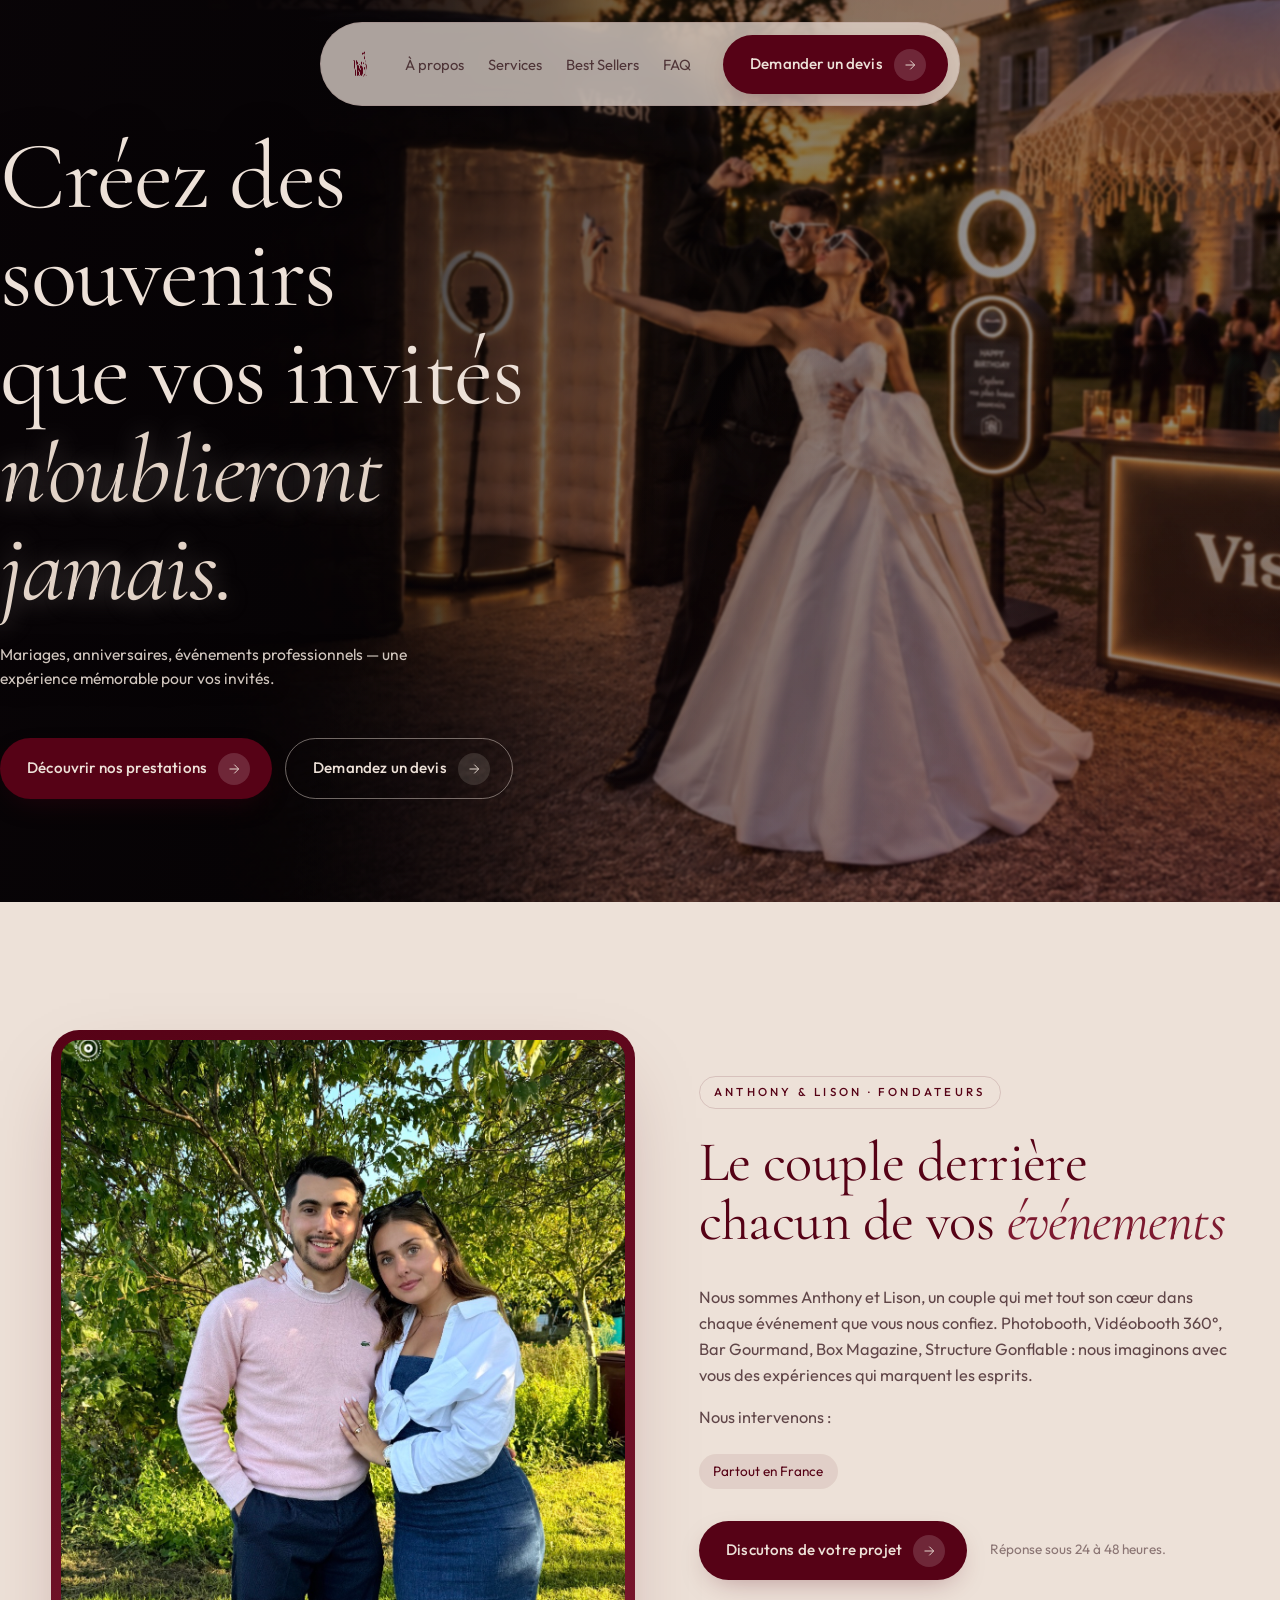
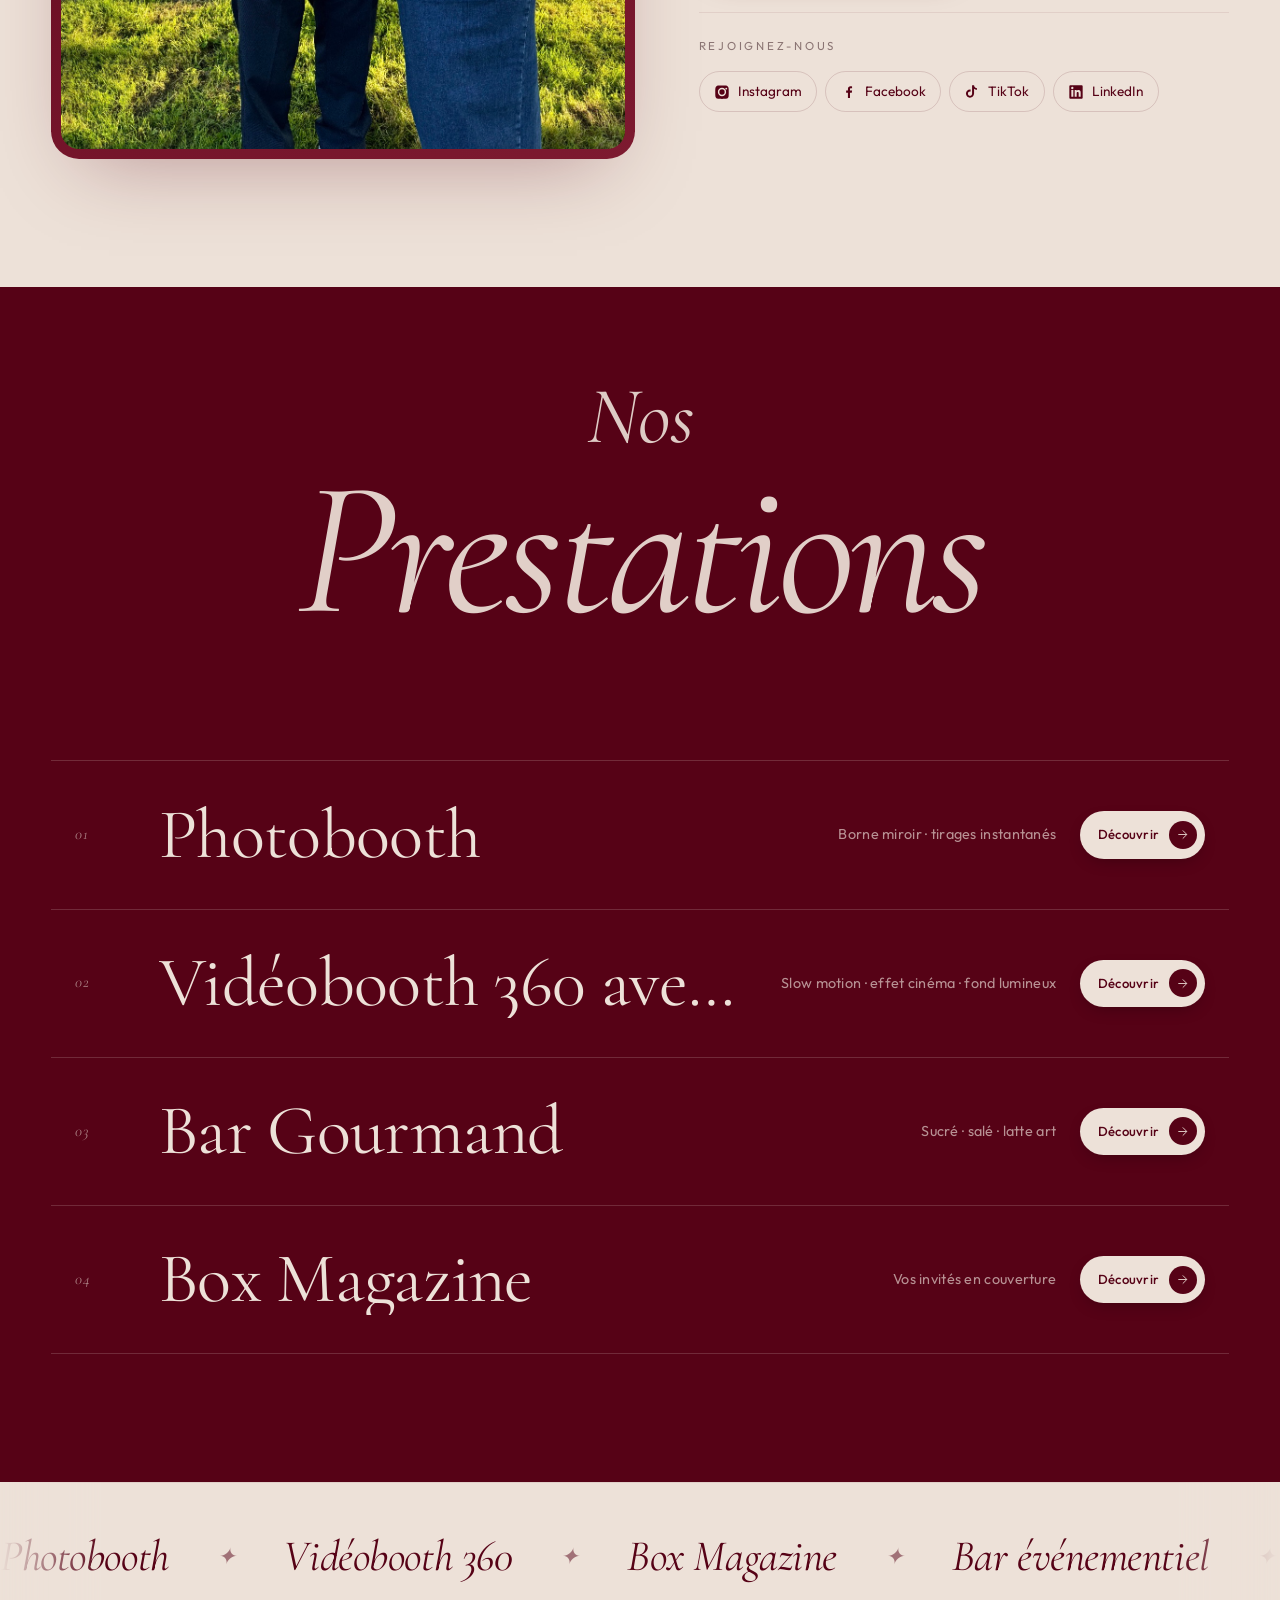
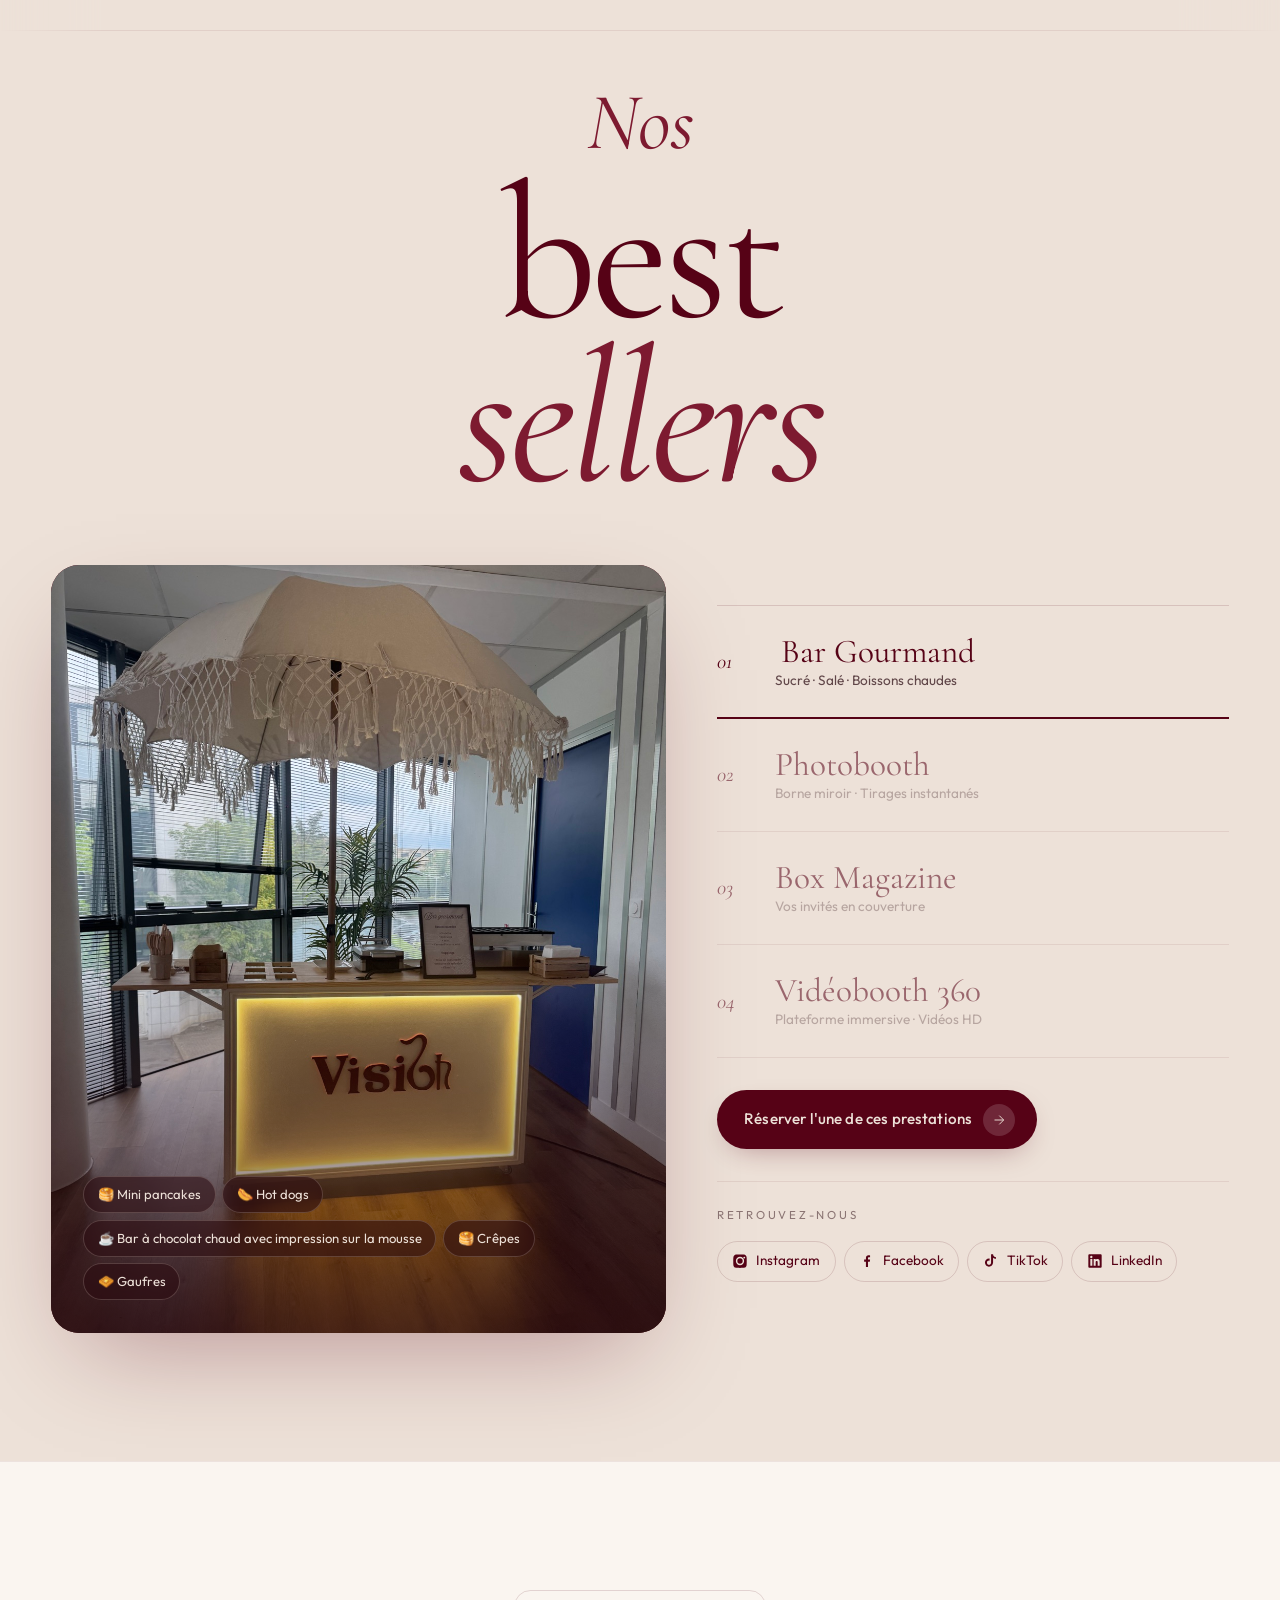
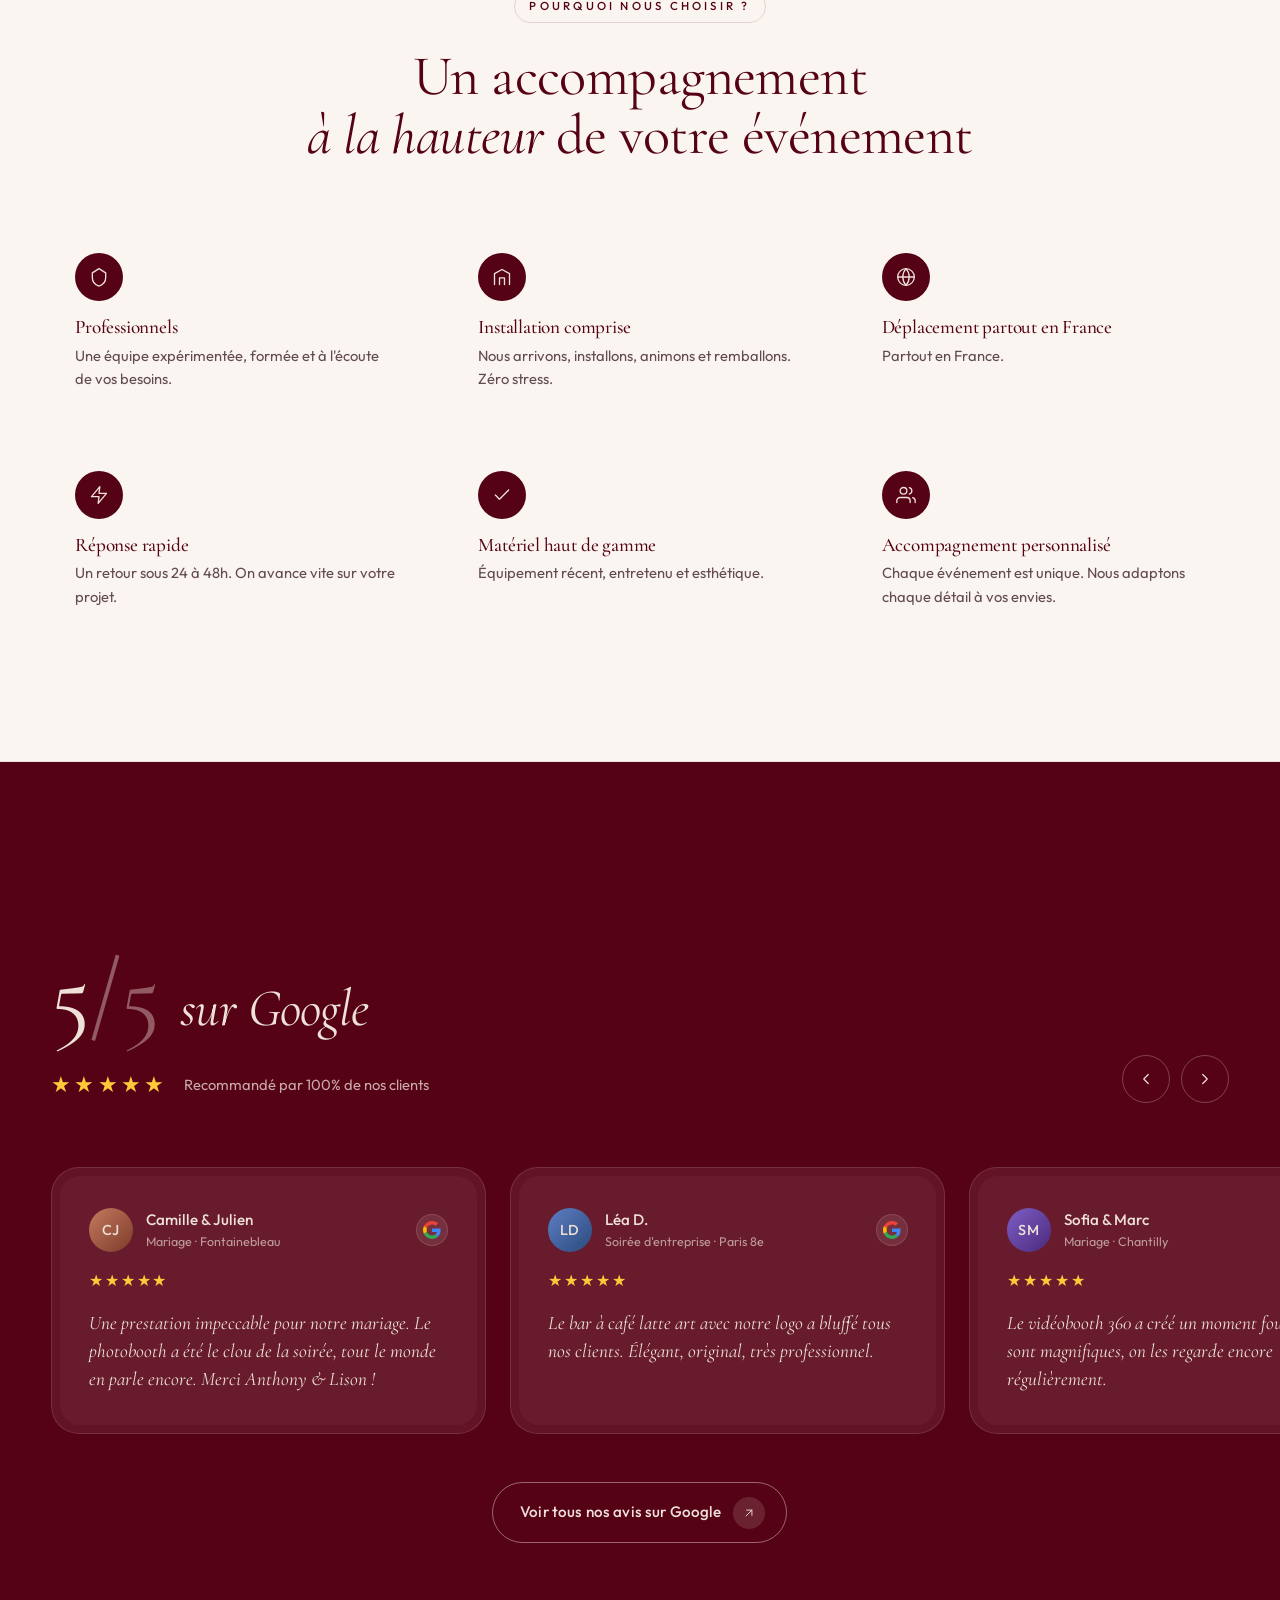
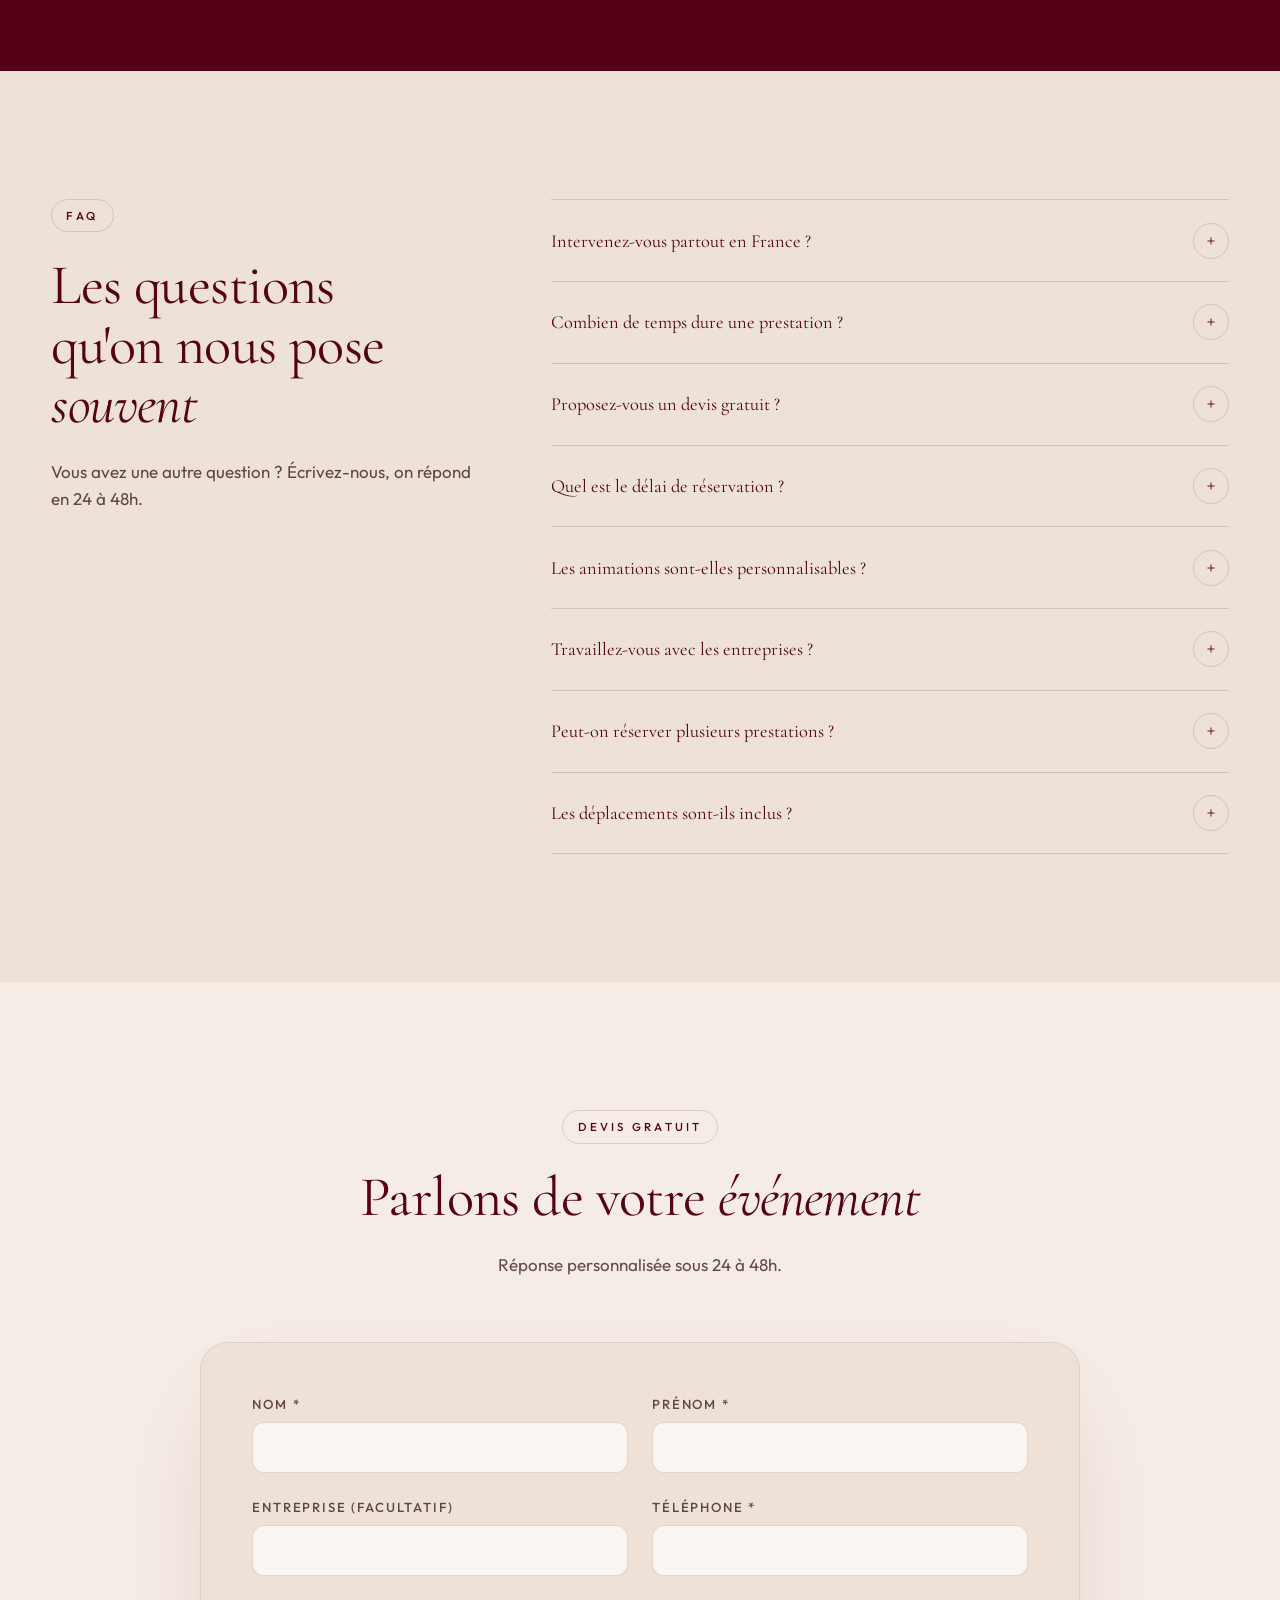
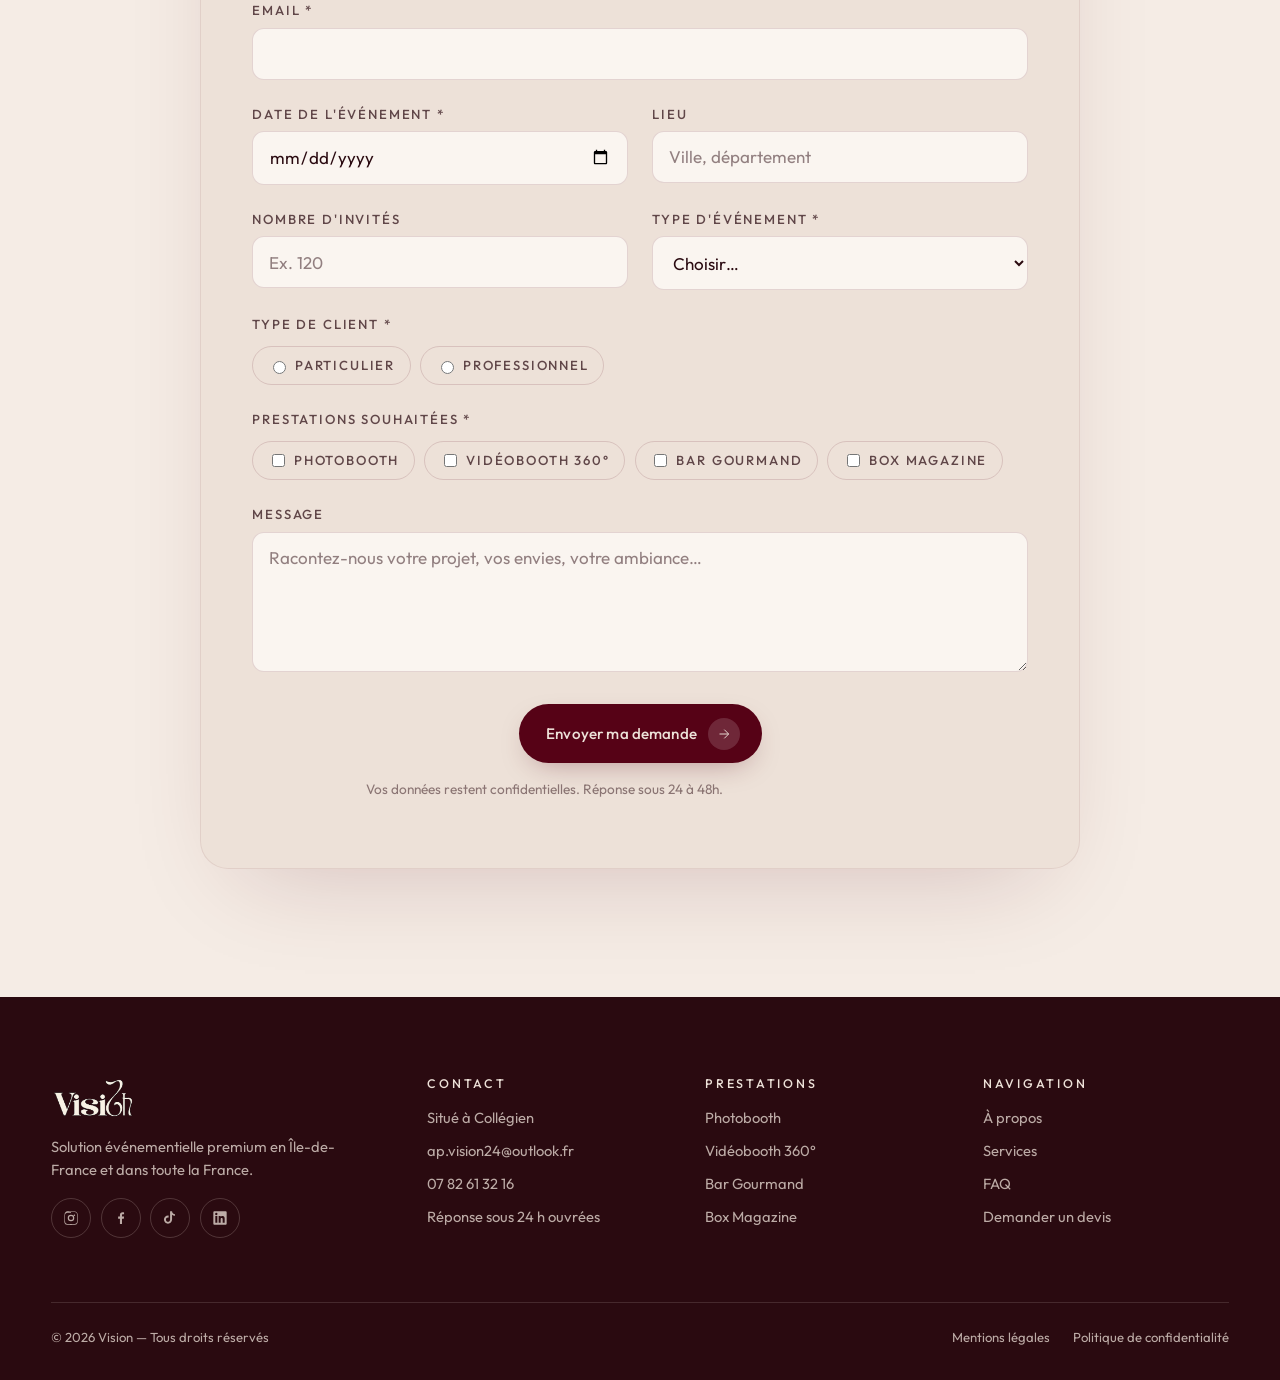
==== commit ef574ed9: "Cache-bust : renomme photo Anthony & Lison v2 Force navigateurs et Hostinger à récupérer la nouvelle" ====
--- a/index.html
+++ b/index.html
@@ -154,7 +154,7 @@
         <div class="about__grid">
           <div class="about__media js-reveal">
             <img
-              src="assets/img/anthony-lison.jpg"
+              src="assets/img/anthony-lison-v2.jpg"
               alt="Anthony et Lison, fondateurs de Vision"
               class="about__photo"
               loading="lazy"
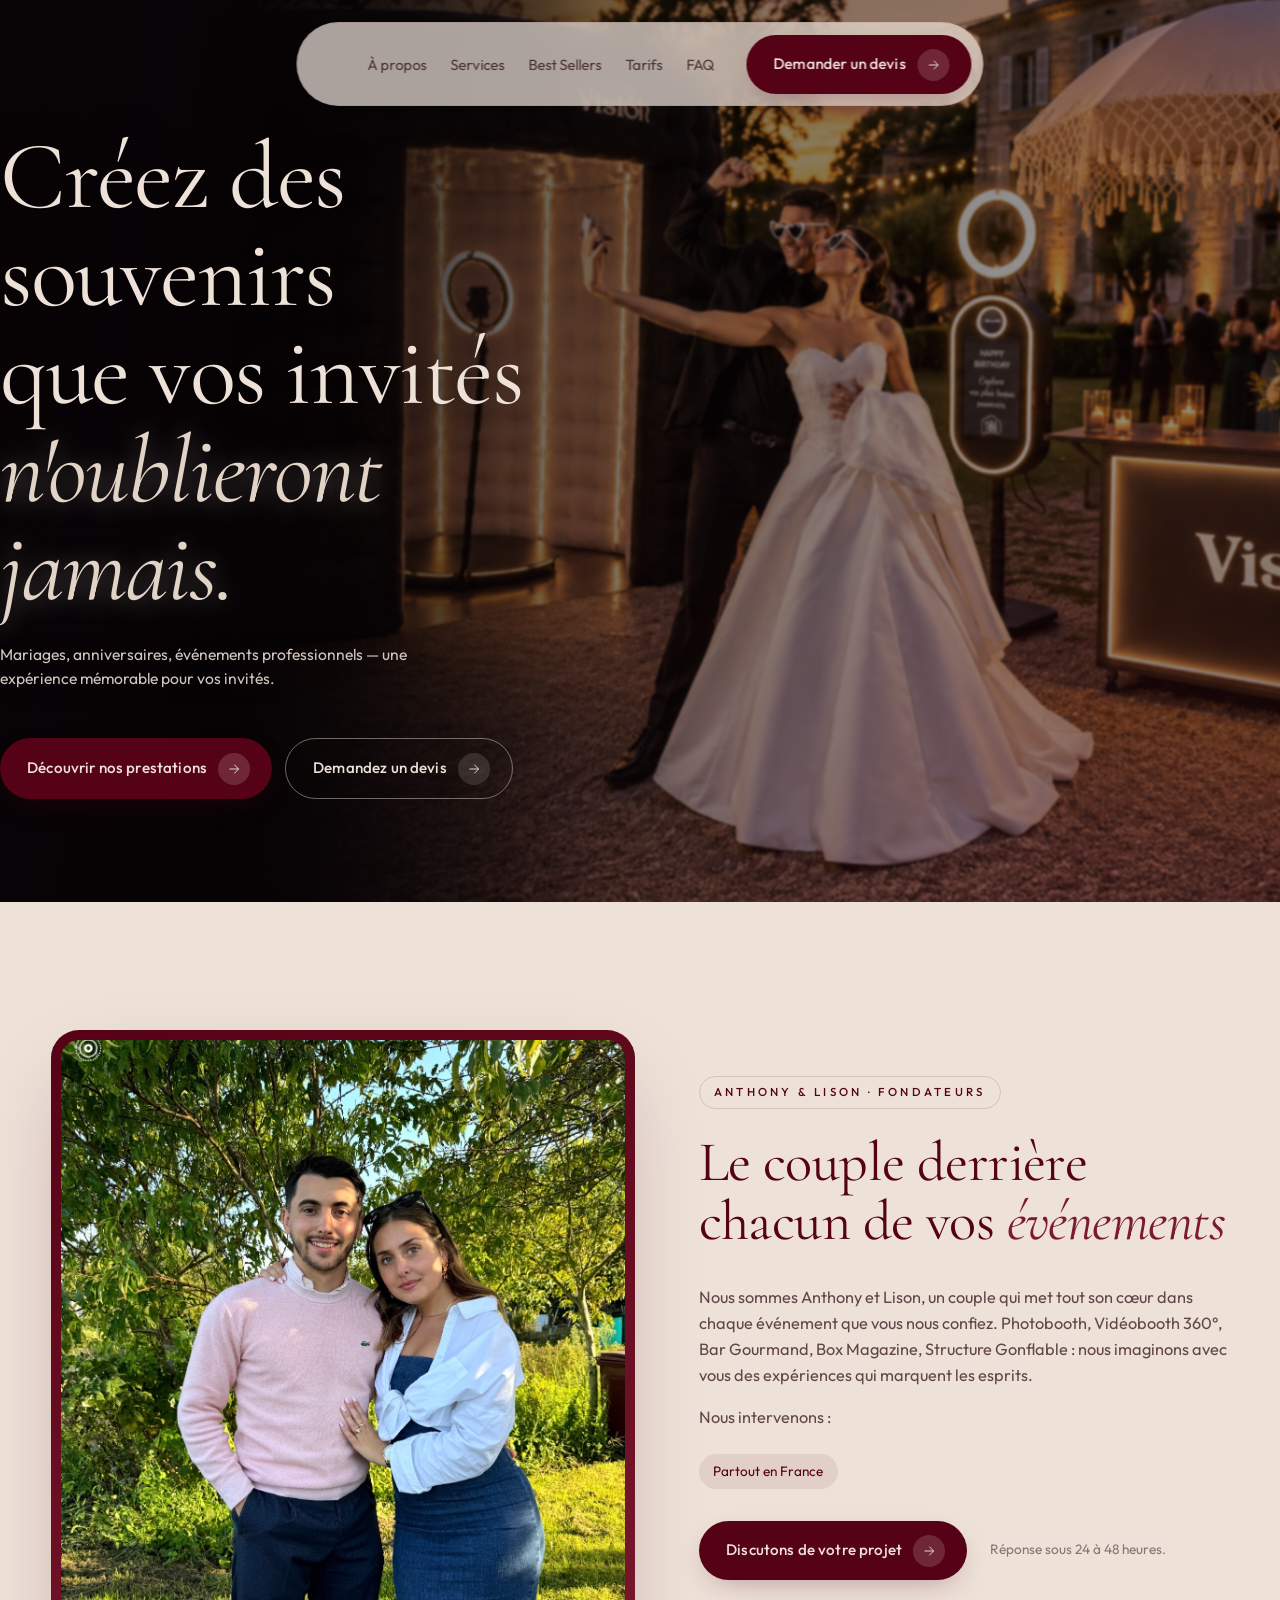
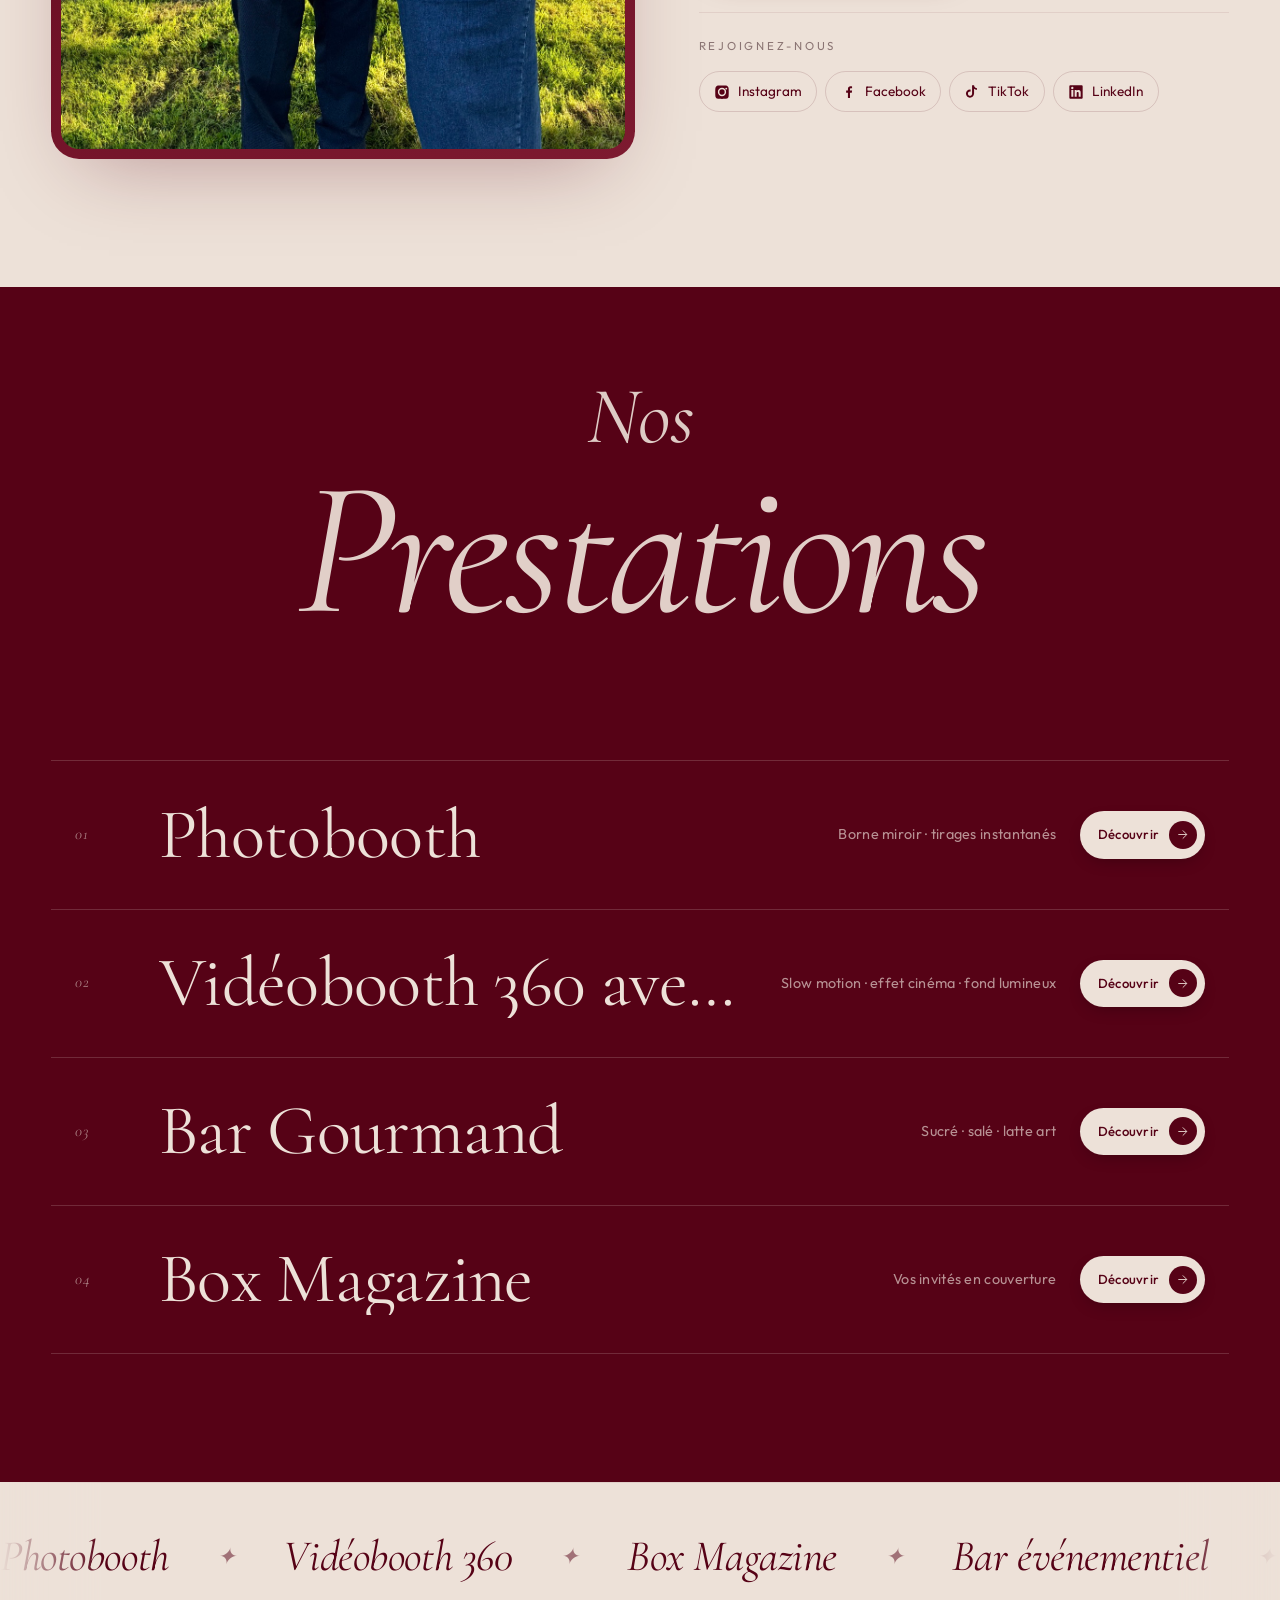
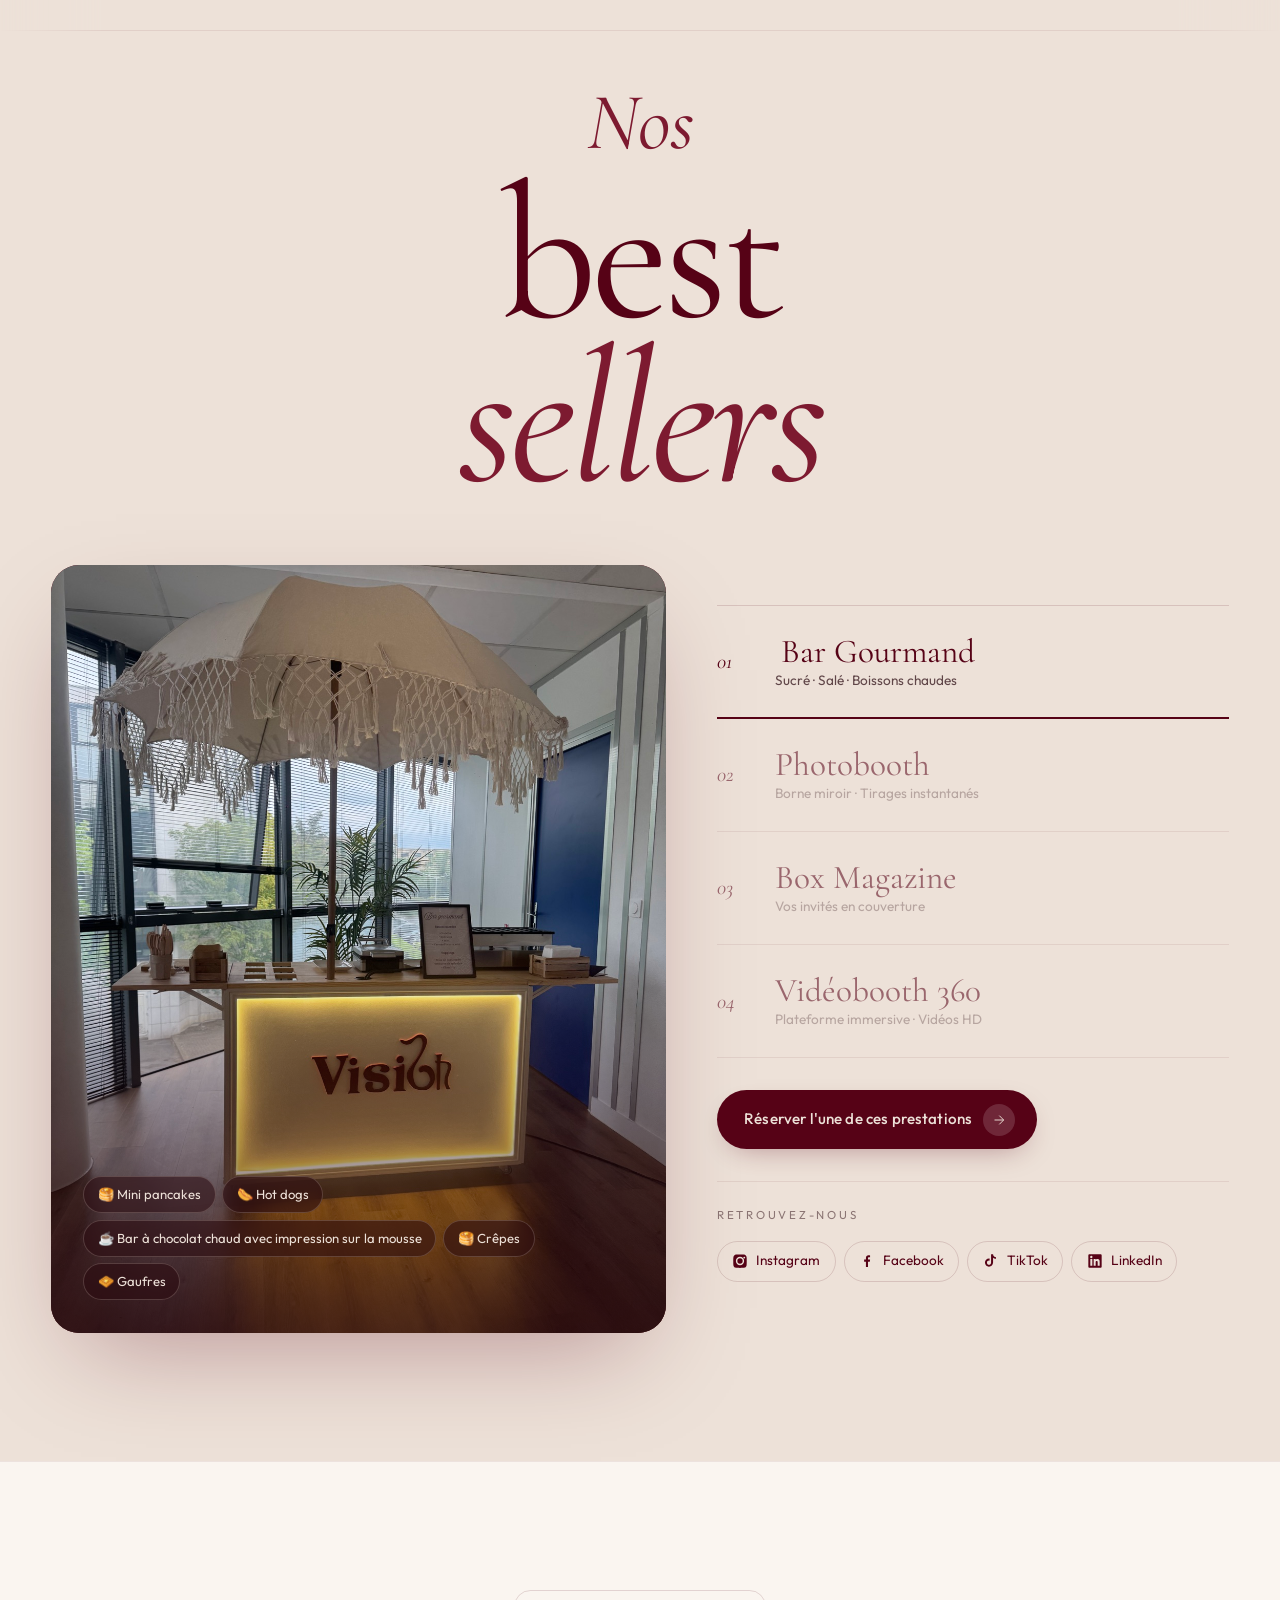
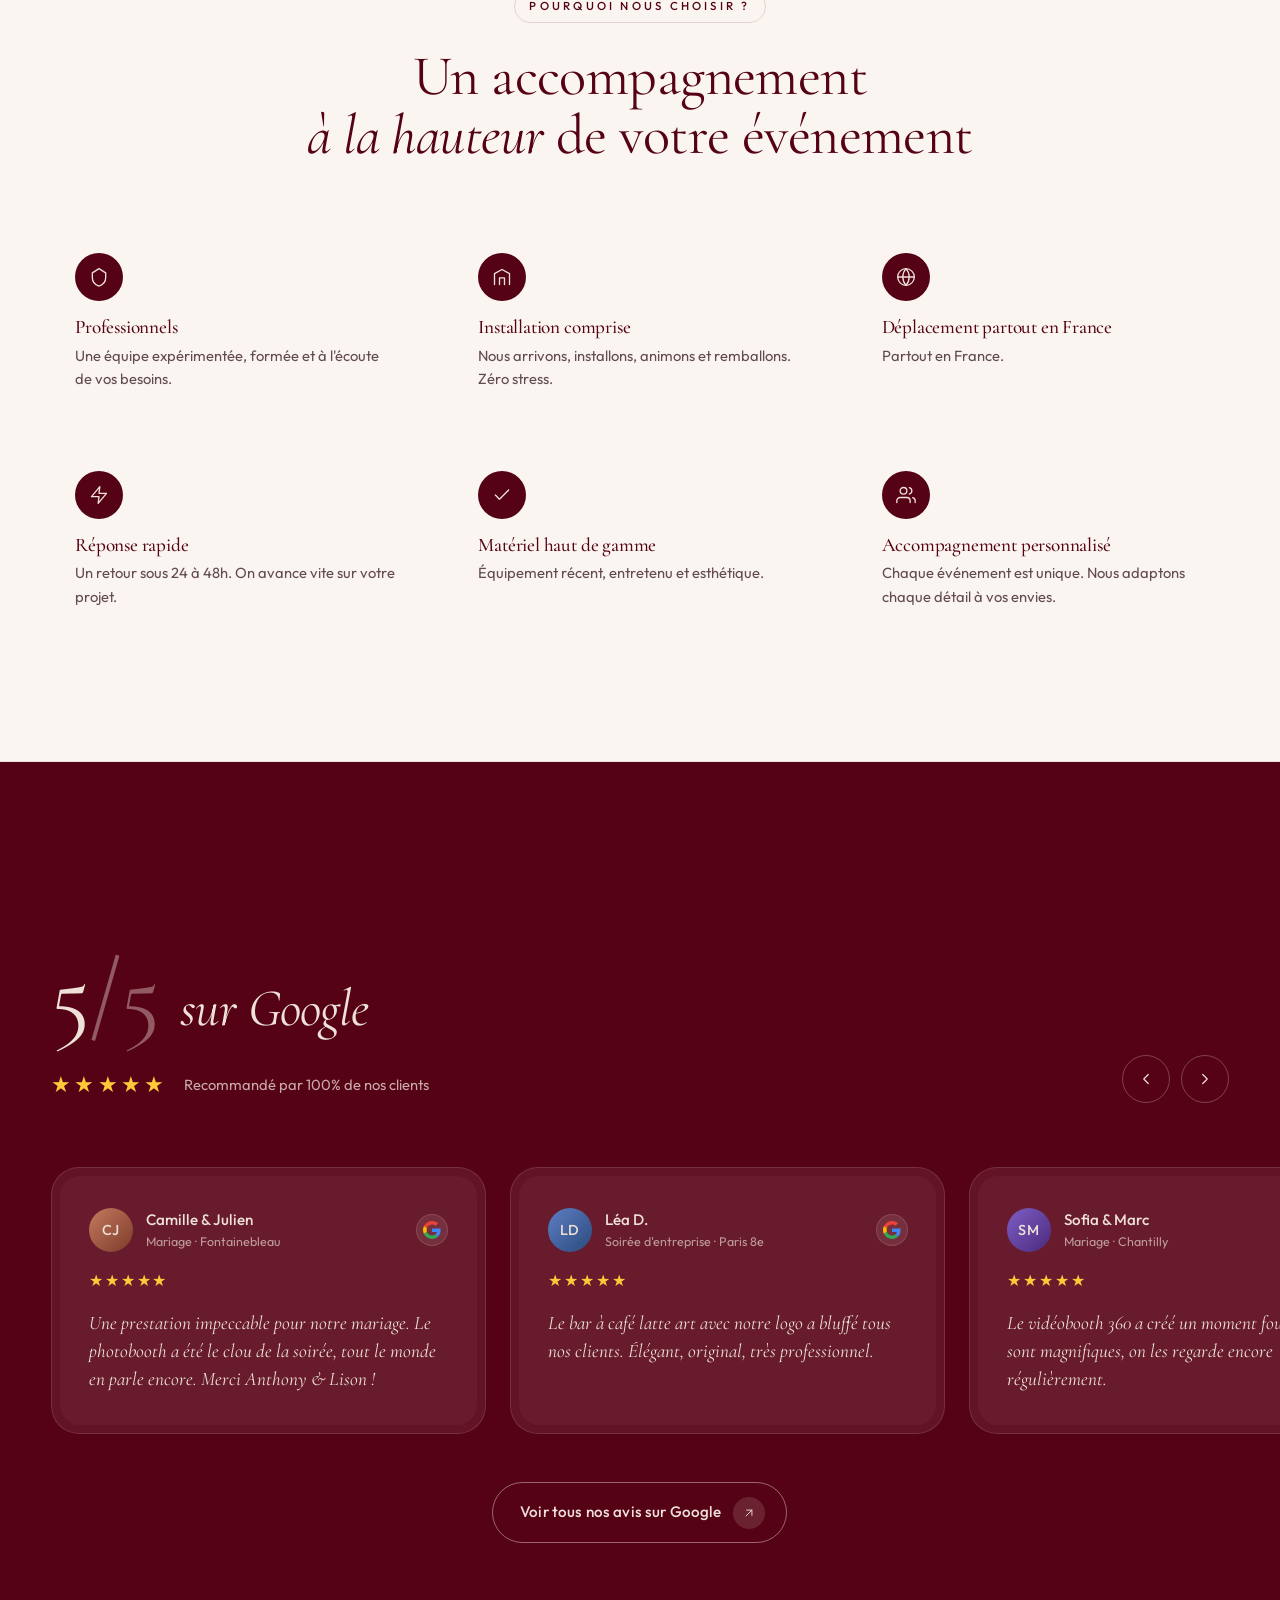
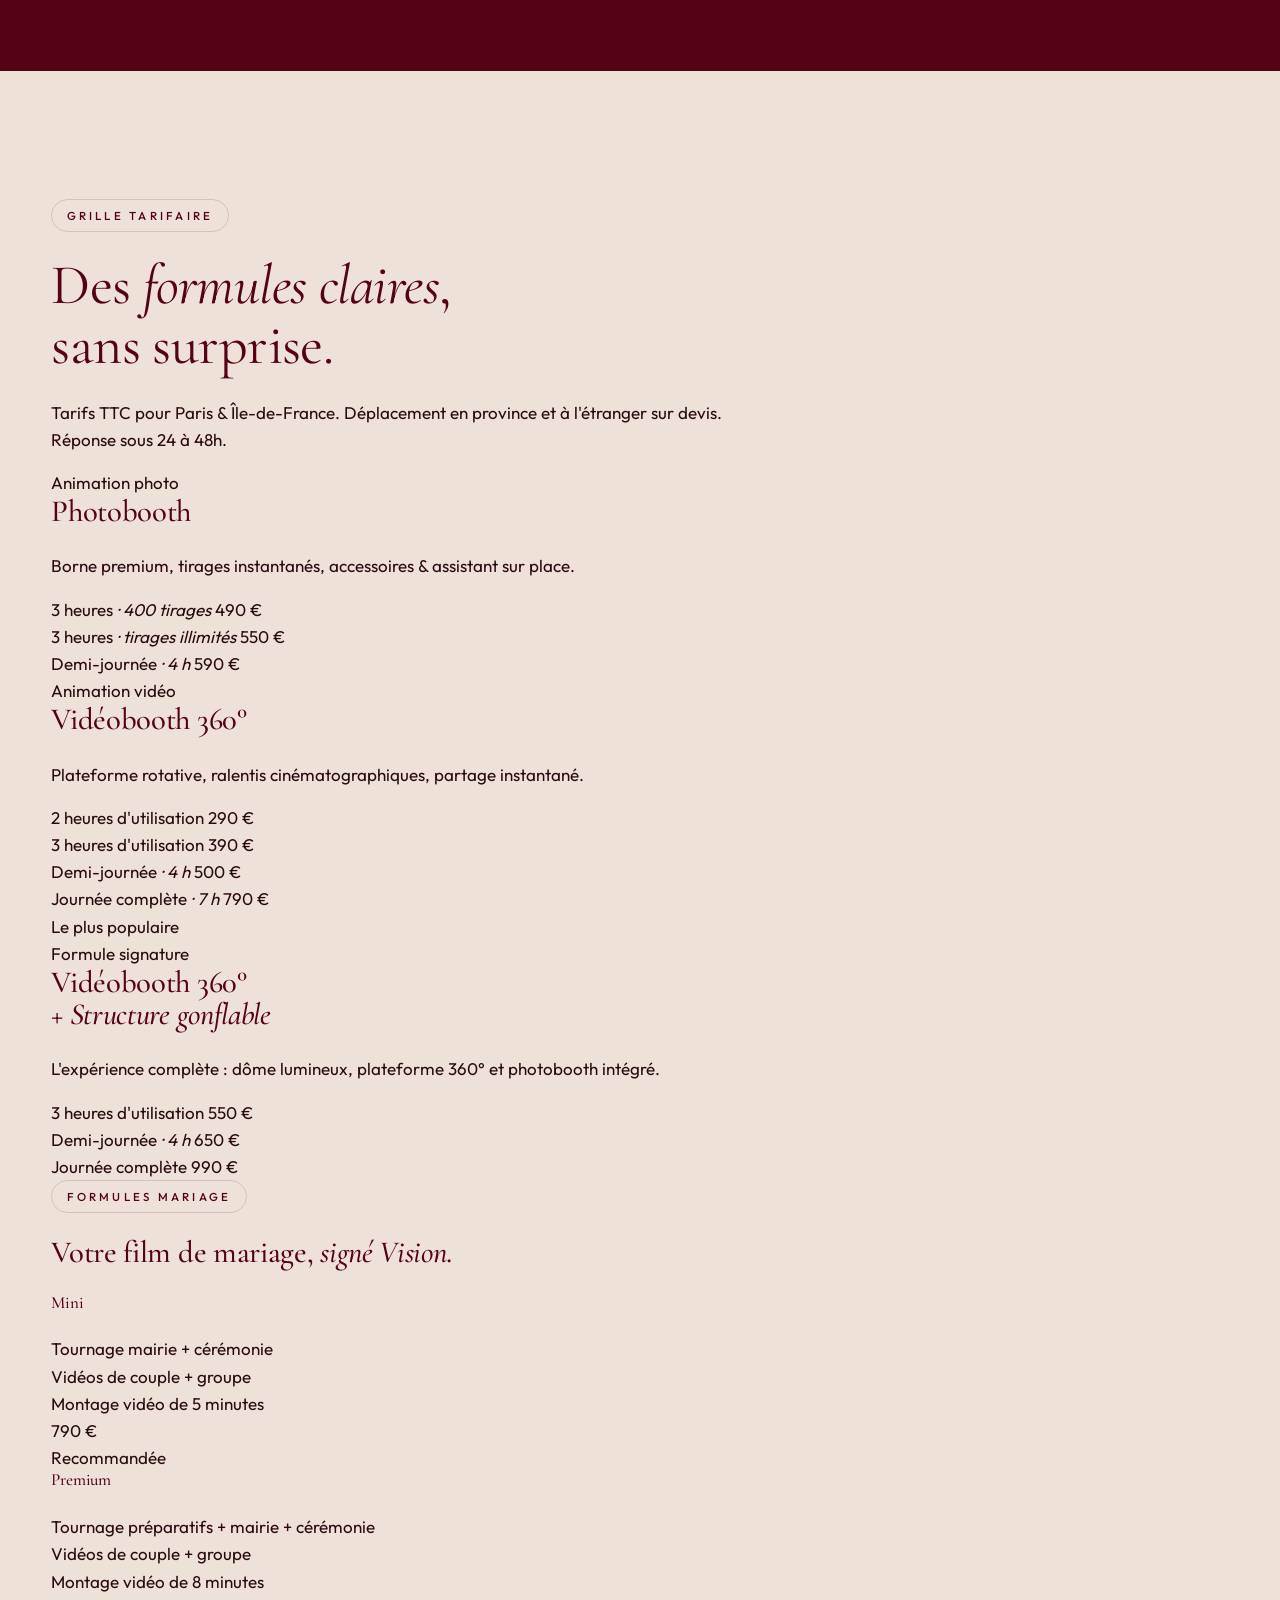
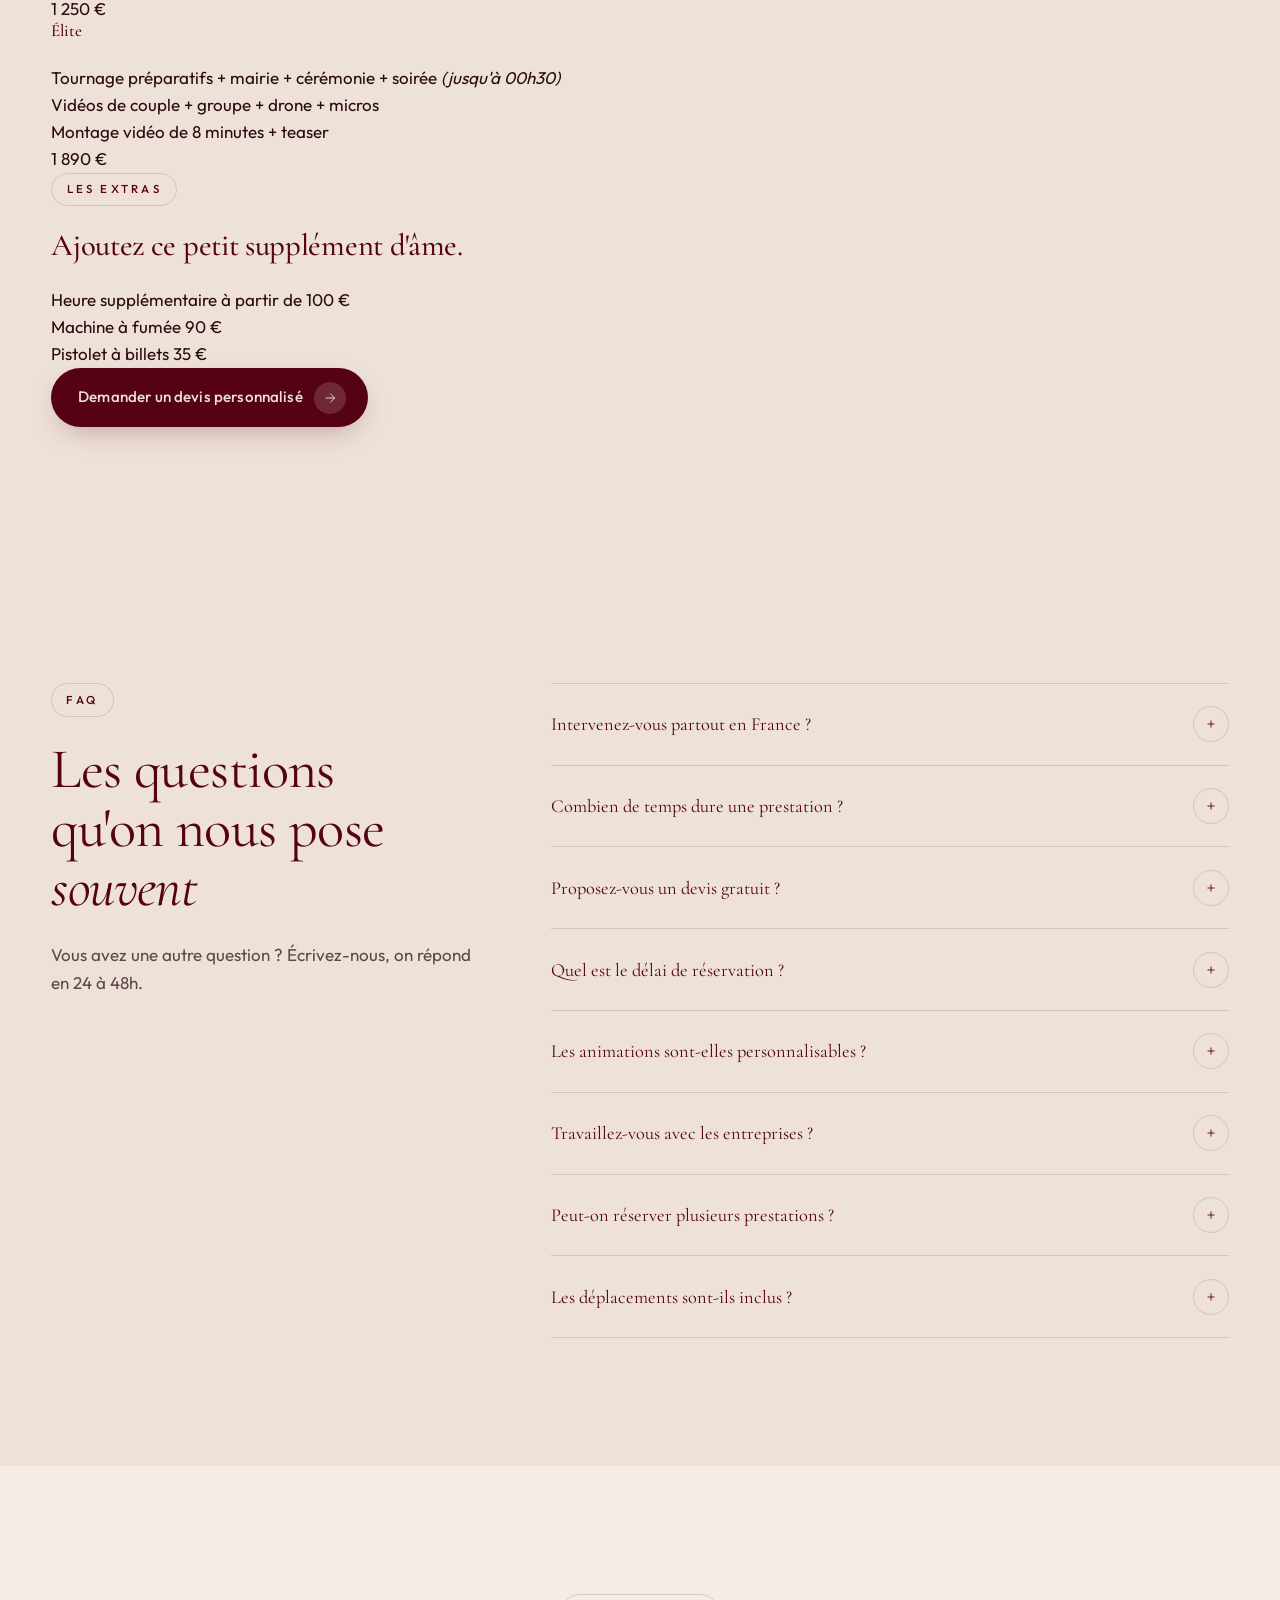
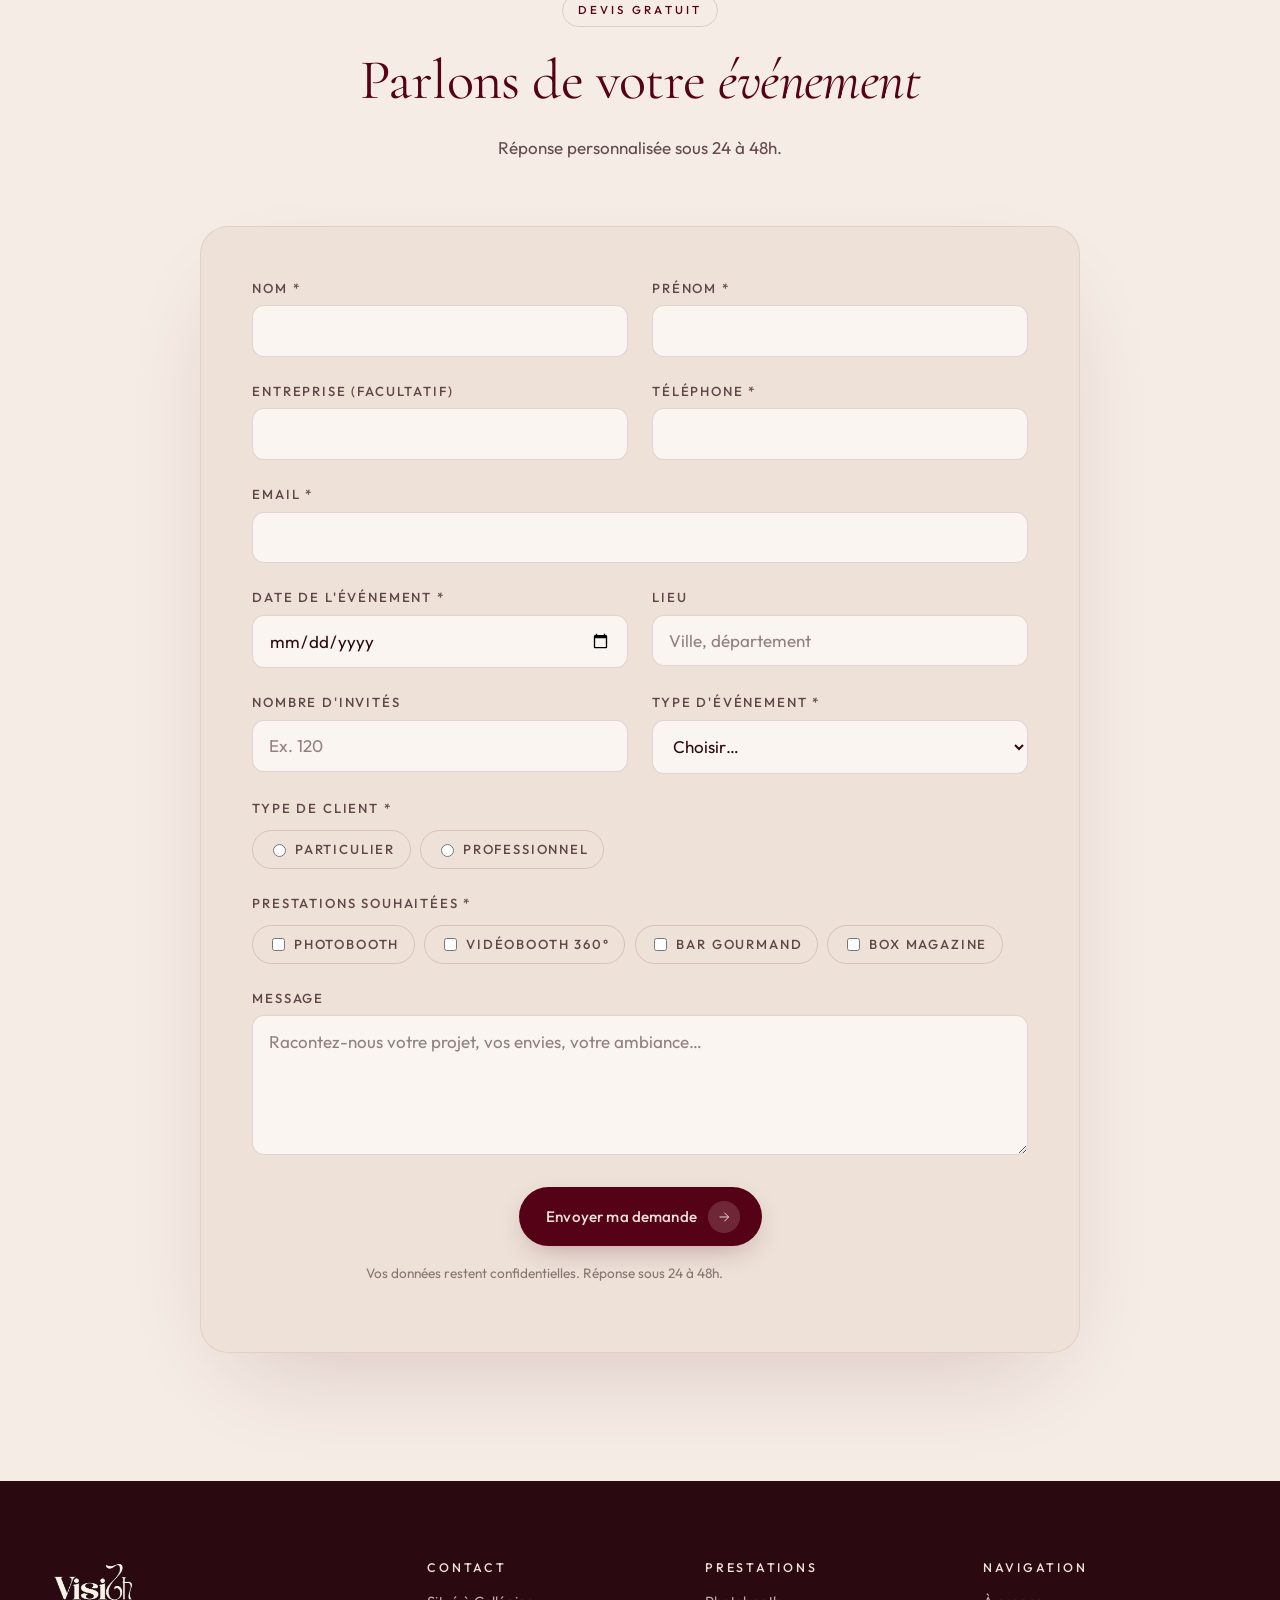
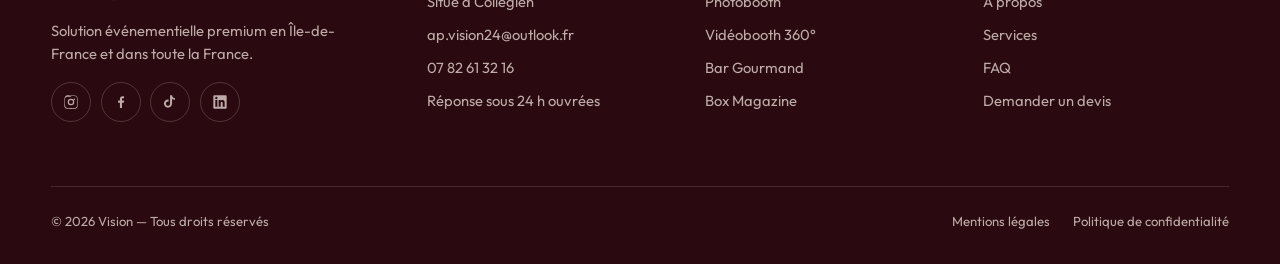
==== commit 792cbef2: "feat: connexion des formulaires existants au CRM Vision 24 - Nouveau script assets/js/vision24-crm-i" ====
--- a/index.html
+++ b/index.html
@@ -66,6 +66,7 @@
         <li><a href="#about">À propos</a></li>
         <li><a href="#services">Services</a></li>
         <li><a href="#bestsellers">Best Sellers</a></li>
+        <li><a href="#tarifs">Tarifs</a></li>
         <li><a href="#faq">FAQ</a></li>
       </ul>
       <a href="#devis" class="btn btn--primary nav__cta">
@@ -90,6 +91,7 @@
         <li><a href="#about">À propos</a></li>
         <li><a href="#services">Services</a></li>
         <li><a href="#bestsellers">Best Sellers</a></li>
+        <li><a href="#tarifs">Tarifs</a></li>
         <li><a href="#faq">FAQ</a></li>
         <li><a href="#devis">Devis</a></li>
       </ul>
@@ -663,6 +665,175 @@
             Voir tous nos avis sur Google
             <span class="btn__icon" aria-hidden="true">
               <svg viewBox="0 0 24 24" fill="none" stroke="currentColor" stroke-width="1.6" stroke-linecap="round" stroke-linejoin="round"><path d="M7 17L17 7M8 7h9v9"/></svg>
+            </span>
+          </a>
+        </div>
+      </div>
+    </section>
+
+    <!-- =========================================================
+         GRILLE TARIFAIRE
+         ========================================================= -->
+    <section class="section pricing" id="tarifs">
+      <div class="page">
+        <div class="pricing__head">
+          <span class="eyebrow eyebrow--on-dark js-reveal">Grille tarifaire</span>
+          <h2 class="pricing__title js-reveal" data-delay="0.05">
+            Des <em>formules claires</em>,<br />
+            sans surprise.
+          </h2>
+          <p class="pricing__sub js-reveal" data-delay="0.1">
+            Tarifs TTC pour Paris &amp; Île-de-France. Déplacement en province
+            et à l'étranger sur devis. Réponse sous 24 à 48h.
+          </p>
+        </div>
+
+        <div class="pricing__grid">
+          <!-- PHOTOBOOTH -->
+          <article class="price-card js-reveal">
+            <header class="price-card__head">
+              <span class="price-card__eyebrow">Animation photo</span>
+              <h3 class="price-card__title">Photobooth</h3>
+              <p class="price-card__note">Borne premium, tirages instantanés, accessoires &amp; assistant sur place.</p>
+            </header>
+            <ul class="price-list">
+              <li>
+                <span class="price-list__label">3 heures <em>· 400 tirages</em></span>
+                <span class="price-list__value">490&nbsp;€</span>
+              </li>
+              <li>
+                <span class="price-list__label">3 heures <em>· tirages illimités</em></span>
+                <span class="price-list__value">550&nbsp;€</span>
+              </li>
+              <li>
+                <span class="price-list__label">Demi-journée <em>· 4 h</em></span>
+                <span class="price-list__value">590&nbsp;€</span>
+              </li>
+            </ul>
+          </article>
+
+          <!-- VIDÉOBOOTH 360 -->
+          <article class="price-card js-reveal" data-delay="0.05">
+            <header class="price-card__head">
+              <span class="price-card__eyebrow">Animation vidéo</span>
+              <h3 class="price-card__title">Vidéobooth 360°</h3>
+              <p class="price-card__note">Plateforme rotative, ralentis cinématographiques, partage instantané.</p>
+            </header>
+            <ul class="price-list">
+              <li>
+                <span class="price-list__label">2 heures d'utilisation</span>
+                <span class="price-list__value">290&nbsp;€</span>
+              </li>
+              <li>
+                <span class="price-list__label">3 heures d'utilisation</span>
+                <span class="price-list__value">390&nbsp;€</span>
+              </li>
+              <li>
+                <span class="price-list__label">Demi-journée <em>· 4 h</em></span>
+                <span class="price-list__value">500&nbsp;€</span>
+              </li>
+              <li>
+                <span class="price-list__label">Journée complète <em>· 7 h</em></span>
+                <span class="price-list__value">790&nbsp;€</span>
+              </li>
+            </ul>
+          </article>
+
+          <!-- VIDÉOBOOTH 360 + STRUCTURE GONFLABLE -->
+          <article class="price-card price-card--featured js-reveal" data-delay="0.1">
+            <span class="price-card__badge">Le plus populaire</span>
+            <header class="price-card__head">
+              <span class="price-card__eyebrow">Formule signature</span>
+              <h3 class="price-card__title">Vidéobooth 360° <br /><em>+ Structure gonflable</em></h3>
+              <p class="price-card__note">L'expérience complète : dôme lumineux, plateforme 360° et photobooth intégré.</p>
+            </header>
+            <ul class="price-list">
+              <li>
+                <span class="price-list__label">3 heures d'utilisation</span>
+                <span class="price-list__value">550&nbsp;€</span>
+              </li>
+              <li>
+                <span class="price-list__label">Demi-journée <em>· 4 h</em></span>
+                <span class="price-list__value">650&nbsp;€</span>
+              </li>
+              <li>
+                <span class="price-list__label">Journée complète</span>
+                <span class="price-list__value">990&nbsp;€</span>
+              </li>
+            </ul>
+          </article>
+        </div>
+
+        <!-- FORMULES MARIAGE VIDÉO -->
+        <div class="pricing__mariage">
+          <div class="pricing__mariage-head">
+            <span class="eyebrow eyebrow--on-dark js-reveal">Formules mariage</span>
+            <h3 class="pricing__mariage-title js-reveal" data-delay="0.05">
+              Votre film de mariage, <em>signé Vision</em>.
+            </h3>
+          </div>
+
+          <div class="pricing__mariage-grid">
+            <article class="mariage-card js-reveal">
+              <h4 class="mariage-card__name">Mini</h4>
+              <ul class="mariage-card__list">
+                <li>Tournage mairie + cérémonie</li>
+                <li>Vidéos de couple + groupe</li>
+                <li>Montage vidéo de 5 minutes</li>
+              </ul>
+              <div class="mariage-card__price">790&nbsp;€</div>
+            </article>
+
+            <article class="mariage-card mariage-card--featured js-reveal" data-delay="0.05">
+              <span class="mariage-card__badge">Recommandée</span>
+              <h4 class="mariage-card__name">Premium</h4>
+              <ul class="mariage-card__list">
+                <li>Tournage préparatifs + mairie + cérémonie</li>
+                <li>Vidéos de couple + groupe</li>
+                <li>Montage vidéo de 8 minutes</li>
+              </ul>
+              <div class="mariage-card__price">1&nbsp;250&nbsp;€</div>
+            </article>
+
+            <article class="mariage-card js-reveal" data-delay="0.1">
+              <h4 class="mariage-card__name">Élite</h4>
+              <ul class="mariage-card__list">
+                <li>Tournage préparatifs + mairie + cérémonie + soirée <em>(jusqu'à 00h30)</em></li>
+                <li>Vidéos de couple + groupe + drone + micros</li>
+                <li>Montage vidéo de 8 minutes + teaser</li>
+              </ul>
+              <div class="mariage-card__price">1&nbsp;890&nbsp;€</div>
+            </article>
+          </div>
+        </div>
+
+        <!-- EXTRAS -->
+        <div class="pricing__extras js-reveal">
+          <div class="pricing__extras-head">
+            <span class="eyebrow eyebrow--on-dark">Les extras</span>
+            <h3 class="pricing__extras-title">Ajoutez ce petit supplément d'âme.</h3>
+          </div>
+          <ul class="extras-list">
+            <li>
+              <span class="extras-list__label">Heure supplémentaire</span>
+              <span class="extras-list__value">à partir de 100&nbsp;€</span>
+            </li>
+            <li>
+              <span class="extras-list__label">Machine à fumée</span>
+              <span class="extras-list__value">90&nbsp;€</span>
+            </li>
+            <li>
+              <span class="extras-list__label">Pistolet à billets</span>
+              <span class="extras-list__value">35&nbsp;€</span>
+            </li>
+          </ul>
+        </div>
+
+        <div class="pricing__cta js-reveal">
+          <a href="#devis" class="btn btn--primary btn--on-dark">
+            Demander un devis personnalisé
+            <span class="btn__icon" aria-hidden="true">
+              <svg viewBox="0 0 24 24" fill="none" stroke="currentColor" stroke-width="1.6" stroke-linecap="round" stroke-linejoin="round"><path d="M5 12h14M13 5l7 7-7 7"/></svg>
             </span>
           </a>
         </div>
@@ -1068,5 +1239,6 @@
     </script>
     <script src="assets/js/main.js"></script>
     <script src="assets/js/form.js"></script>
-  </body>
+  <script src="assets/js/vision24-crm-intake.js" defer></script>
+</body>
 </html>
